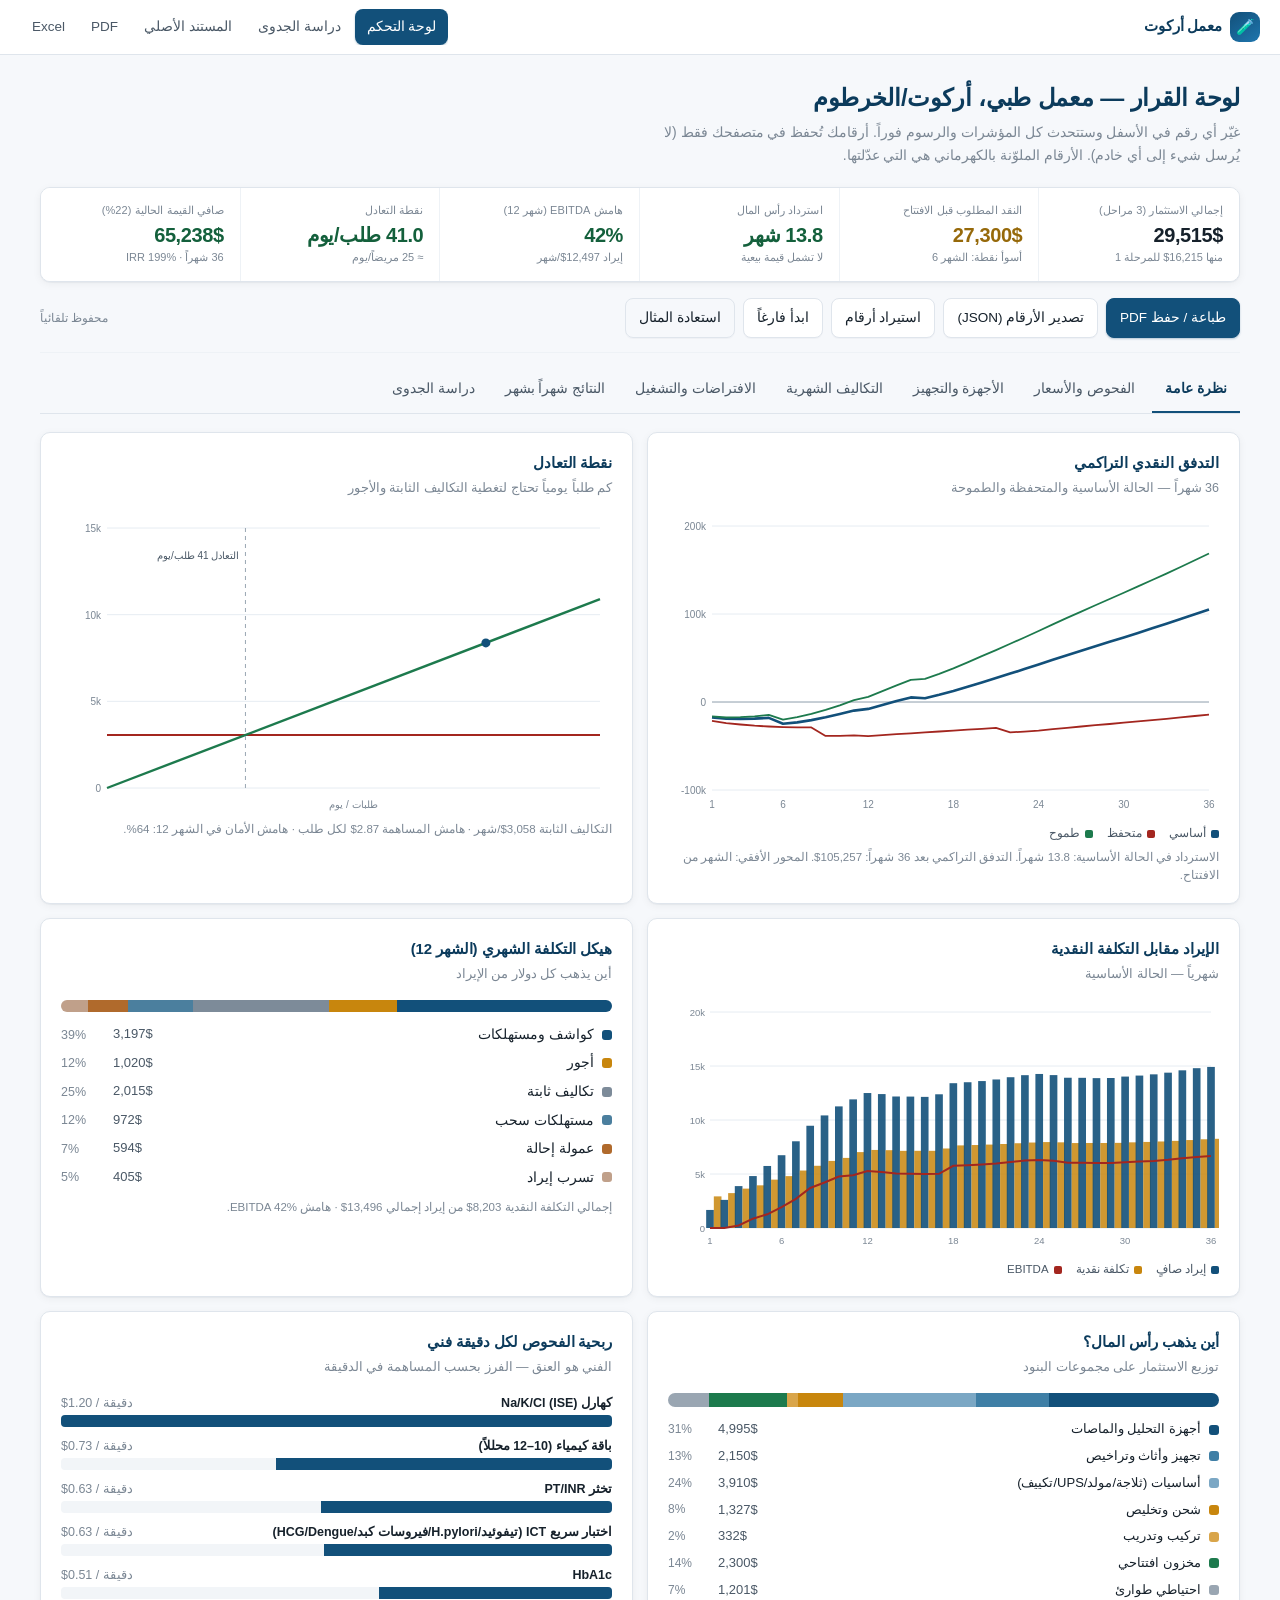
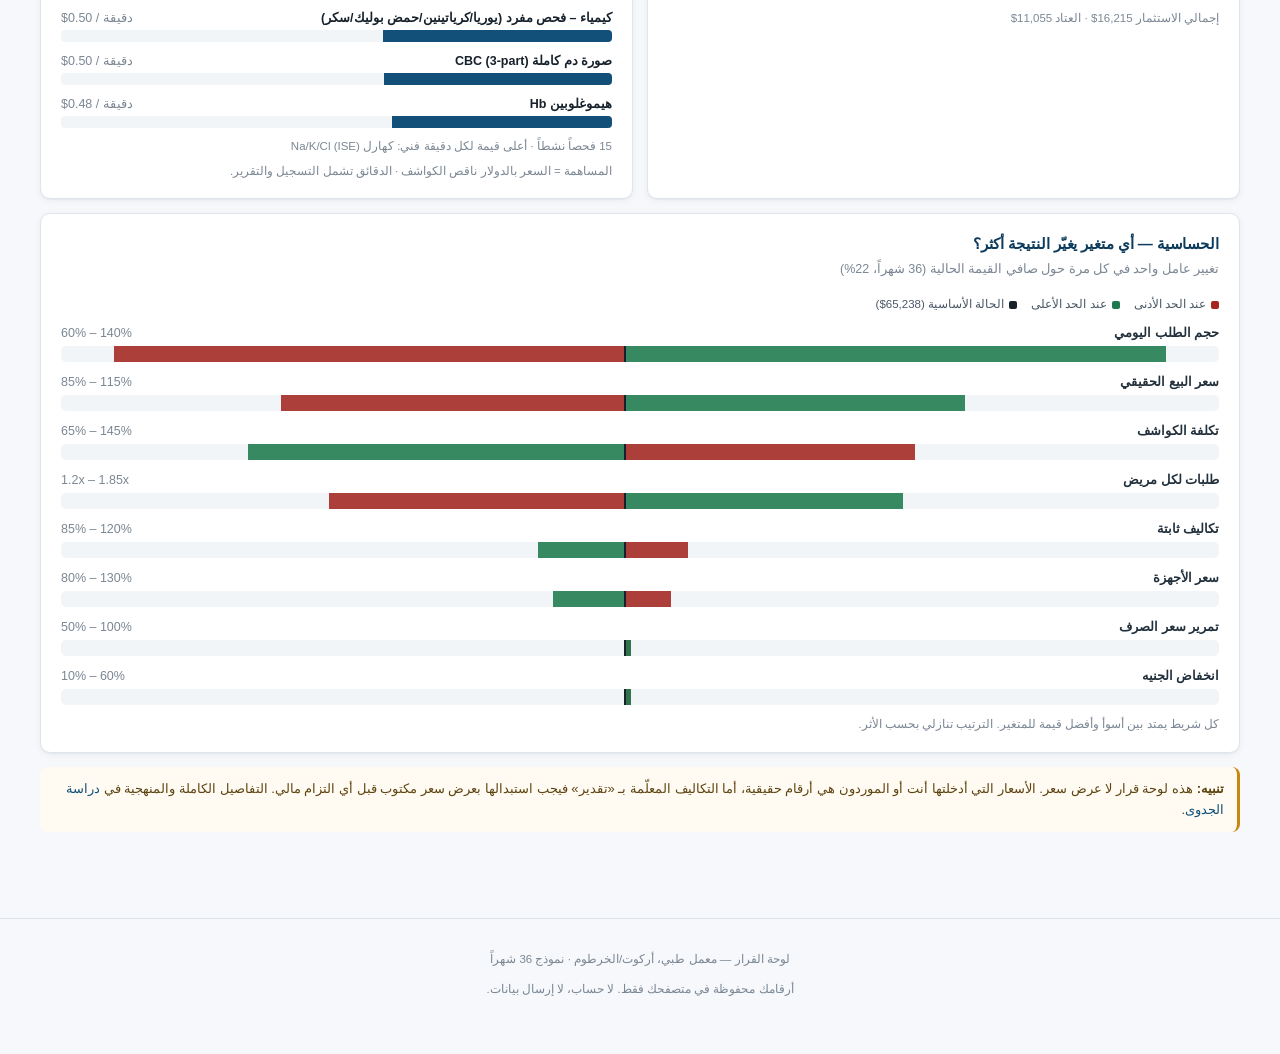
==== index.html @ e2324b9b "Full editability: rename tests/tools/costs, USD pricing throughout, editable feasibility study, blan" ====
<!DOCTYPE html>
<html lang="ar" dir="rtl">
<head>
<meta charset="utf-8">
<meta name="viewport" content="width=device-width, initial-scale=1, viewport-fit=cover">
<title>لوحة القرار — معمل طبي، أركوت/الخرطوم</title>
<meta name="description" content="لوحة تحكم تفاعلية لدراسة جدوى معمل طبي: عدّل أسعار الفحوص وتكاليف الأجهزة والكواشف وشاهد التكلفة والعائد الشهري ونقطة التعادل فوراً.">
<meta name="theme-color" content="#12507a">
<link rel="stylesheet" href="assets/app.css">
<link rel="icon" href="data:image/svg+xml,<svg xmlns='http://www.w3.org/2000/svg' viewBox='0 0 100 100'><text y='.9em' font-size='90'>🧪</text></svg>">
</head>
<body>

<header class="topbar">
  <a class="brand" href="index.html"><span class="logo" aria-hidden="true">🧪</span><span class="brandtxt">معمل أركوت</span></a>
  <nav class="topnav">
    <a href="index.html" class="on">لوحة التحكم</a>
    <a href="#plan" id="nav-plan">دراسة الجدوى</a>
    <a href="study.html">المستند الأصلي</a>
    <a href="out/دراسة_جدوى_معمل_طبي_الخرطوم.pdf" download>PDF</a>
    <a href="out/نموذج_المعمل_القابل_للتعديل.xlsx" download>Excel</a>
  </nav>
</header>

<main class="wrap">

  <div class="pagehead">
    <h1>لوحة القرار — معمل طبي، أركوت/الخرطوم</h1>
    <p>غيّر أي رقم في الأسفل وستتحدث كل المؤشرات والرسوم فوراً. أرقامك تُحفظ في متصفحك فقط
       (لا يُرسل شيء إلى أي خادم). الأرقام الملوّنة بالكهرماني هي التي عدّلتها.</p>
  </div>

  <div class="note info" id="empty-hint" hidden>
    <strong>لم تُدخل بيانات بعد.</strong> ابدأ من تبويب
    <a href="#" data-goto="capex">الأجهزة والتجهيز</a> ثم
    <a href="#" data-goto="tests">الفحوص والأسعار</a> و
    <a href="#" data-goto="opex">التكاليف الشهرية</a>. كل حقل مفتوح لك — لا شيء إلزامي.
  </div>

  <!-- ------------------------------------------------------------- KPIs -->
  <section class="kpis" id="kpis" aria-label="المؤشرات الرئيسية"></section>

  <div class="toolbar">
    <button class="btn primary" id="btn-print">طباعة / حفظ PDF</button>
    <button class="btn" id="btn-json">تصدير الأرقام (JSON)</button>
    <button class="btn" id="btn-load">استيراد أرقام</button>
    <button class="btn" id="btn-empty">ابدأ فارغاً</button>
    <button class="btn ghost" id="btn-reset">استعادة المثال</button>
    <input type="file" id="file-input" accept="application/json" class="visually-hidden">
    <span class="pill" id="save-state" style="margin-inline-start:auto">محفوظ تلقائياً</span>
  </div>

  <div class="tabs" role="tablist" id="tabs">
    <button role="tab" aria-selected="true" data-tab="overview">نظرة عامة</button>
    <button role="tab" aria-selected="false" data-tab="tests">الفحوص والأسعار</button>
    <button role="tab" aria-selected="false" data-tab="capex">الأجهزة والتجهيز</button>
    <button role="tab" aria-selected="false" data-tab="opex">التكاليف الشهرية</button>
    <button role="tab" aria-selected="false" data-tab="assumptions">الافتراضات والتشغيل</button>
    <button role="tab" aria-selected="false" data-tab="monthly">النتائج شهراً بشهر</button>
    <button role="tab" aria-selected="false" data-tab="plan">دراسة الجدوى</button>
  </div>

  <!-- -------------------------------------------------------- tab: overview -->
  <section data-panel="overview">
    <div class="grid c2">
      <div class="card">
        <h2>التدفق النقدي التراكمي</h2>
        <p class="sub">36 شهراً — الحالة الأساسية والمتحفظة والطموحة</p>
        <div id="ch-cashflow" class="chart tall"></div>
        <div class="legend">
          <span><i style="background:#12507a"></i>أساسي</span>
          <span><i style="background:#a3261f"></i>متحفظ</span>
          <span><i style="background:#1d7a4d"></i>طموح</span>
        </div>
        <p class="chart-note" id="cashflow-note"></p>
      </div>

      <div class="card">
        <h2>نقطة التعادل</h2>
        <p class="sub">كم طلباً يومياً تحتاج لتغطية التكاليف الثابتة والأجور</p>
        <div id="ch-breakeven" class="chart tall"></div>
        <p class="chart-note" id="breakeven-note"></p>
      </div>
    </div>

    <div class="grid c2">
      <div class="card">
        <h2>الإيراد مقابل التكلفة النقدية</h2>
        <p class="sub">شهرياً — الحالة الأساسية</p>
        <div id="ch-monthly" class="chart"></div>
        <div class="legend">
          <span><i style="background:#12507a"></i>إيراد صافٍ</span>
          <span><i style="background:#c8860d"></i>تكلفة نقدية</span>
          <span><i style="background:#a3261f"></i>EBITDA</span>
        </div>
      </div>

      <div class="card">
        <h2>هيكل التكلفة الشهري (الشهر 12)</h2>
        <p class="sub">أين يذهب كل دولار من الإيراد</p>
        <div id="ch-costmix"></div>
      </div>
    </div>

    <div class="grid c2">
      <div class="card">
        <h2>أين يذهب رأس المال؟</h2>
        <p class="sub">توزيع الاستثمار على مجموعات البنود</p>
        <div id="ch-capexplit"></div>
      </div>

      <div class="card">
        <h2>ربحية الفحوص لكل دقيقة فني</h2>
        <p class="sub">الفني هو العنق — الفرز بحسب المساهمة في الدقيقة</p>
        <div id="ch-perminute"></div>
        <p class="chart-note">المساهمة = السعر بالدولار ناقص الكواشف · الدقائق تشمل التسجيل والتقرير.</p>
      </div>
    </div>

    <div class="card">
      <h2>الحساسية — أي متغير يغيّر النتيجة أكثر؟</h2>
      <p class="sub">تغيير عامل واحد في كل مرة حول صافي القيمة الحالية (36 شهراً، 22%)</p>
      <div id="ch-tornado"></div>
      <p class="chart-note">كل شريط يمتد بين أسوأ وأفضل قيمة للمتغير. الترتيب تنازلي بحسب الأثر.</p>
    </div>
  </section>

  <!-- ----------------------------------------------------------- tab: tests -->
  <section data-panel="tests" hidden>
    <div class="note info">
      عدّل <strong>سعر البيع بالدولار</strong> أو <strong>تكلفة الكواشف بالدولار</strong> لأي فحص،
      أو غيّر <strong>حصة الطلب</strong> (كم % من الطلبات يكون هذا الفحص). النتائج تتحدث فوراً.
    </div>
    <div class="card">
      <div class="cardhead">
        <h2>قائمة الفحوص <span class="pill" id="menu-count"></span></h2>
        <button class="btn sm primary" data-add="menu">+ فحص جديد</button>
      </div>
      <p class="sub">كل الأسعار بالدولار (USD) — السعر والكواشف معاً. سعر الجنيه السوداني يُحسب تلقائياً من سعر الصرف.</p>
      <div id="menu-cards" class="menu-cards"></div>
      <div class="tw only-wide">
        <table class="tbl" id="menu-table">
          <thead>
            <tr>
              <th class="c-name">الفحص</th>
              <th class="num c-price">سعر البيع ($)</th>
              <th class="num c-sm">الكواشف ($)</th>
              <th class="num c-sm">حصة الطلب</th>
              <th class="num c-sm">مساهمة ($)</th>
              <th class="num c-sm">هامش</th>
              <th class="num c-sm">دقائق فني</th>
              <th class="num c-sm">طلبات/شهر</th>
              <th class="c-del"></th>
            </tr>
          </thead>
          <tbody></tbody>
          <tfoot></tfoot>
        </table>
      </div>
      <p class="chart-note" id="menu-note"></p>
    </div>
  </section>

  <!-- ----------------------------------------------------------- tab: capex -->
  <section data-panel="capex" hidden>
    <div class="note info">
      هذه أسعار الشراء <strong>قبل</strong> الشحن والتخليص. غيّر سعر أي بند أو احذف/أضف بنوداً.
      الشحن والتركيب والاحتياطي تُحسب تلقائياً بنسبها في تبويب «الافتراضات».
    </div>

    <div class="card">
      <h2>المرحلة 1 — الافتتاح</h2>
      <p class="sub">الأجهزة والتجهيز المطلوب للفتح</p>
      <div id="capex1-cards" class="stack-cards"></div>
      <div class="tw only-wide">
        <table class="tbl" id="capex1-table">
          <thead>
            <tr><th>البند</th><th class="num">العدد</th><th class="num">سعر الوحدة ($)</th>
                <th class="num">الإجمالي</th><th>المصدر</th><th></th></tr>
          </thead>
          <tbody></tbody>
          <tfoot></tfoot>
        </table>
      </div>
      <div class="toolbar" style="margin:10px 0 0">
        <button class="btn sm primary" data-add="capex1">+ إضافة بند</button>
      </div>
    </div>

    <div class="grid c2">
      <div class="card">
        <h2>المرحلة 2 — بعد إثبات الطلب</h2>
        <p class="sub">تُشترى في الشهر المحدد في الافتراضات</p>
        <div id="capex2-cards" class="stack-cards"></div>
        <div class="tw only-wide">
          <table class="tbl" id="capex2-table">
            <thead><tr><th>البند</th><th class="num">السعر ($)</th><th></th></tr></thead>
            <tbody></tbody><tfoot></tfoot>
          </table>
        </div>
        <div class="toolbar" style="margin:10px 0 0">
          <button class="btn sm" data-add="capex2">+ إضافة بند</button>
        </div>
      </div>

      <div class="card">
        <h2>المرحلة 3 — التوسع</h2>
        <p class="sub">لا تُشترى قبل ظهور طلب فعلي</p>
        <div id="capex3-cards" class="stack-cards"></div>
        <div class="tw only-wide">
          <table class="tbl" id="capex3-table">
            <thead><tr><th>البند</th><th class="num">السعر ($)</th><th></th></tr></thead>
            <tbody></tbody><tfoot></tfoot>
          </table>
        </div>
        <div class="toolbar" style="margin:10px 0 0">
          <button class="btn sm" data-add="capex3">+ إضافة بند</button>
        </div>
      </div>
    </div>
  </section>

  <!-- ------------------------------------------------------------ tab: opex -->
  <section data-panel="opex" hidden>
    <div class="card">
      <h2>التكاليف الثابتة الشهرية</h2>
      <p class="sub">ما تدفعه حتى لو لم يدخل مريض واحد — عدّل كل بند بحسب عرض السعر الفعلي</p>
      <div id="opex-cards" class="stack-cards"></div>
      <div class="tw only-wide">
        <table class="tbl" id="opex-table">
          <thead><tr><th>البند</th><th class="num">شهرياً ($)</th><th class="num">سنوياً</th><th></th></tr></thead>
          <tbody></tbody><tfoot></tfoot>
        </table>
      </div>
      <div class="toolbar" style="margin:10px 0 0">
        <button class="btn sm" data-add="opex">+ إضافة بند</button>
      </div>
    </div>

    <div class="card">
      <h2>أجور الفريق</h2>
      <p class="sub">عدد الفنيين يُحسب تلقائياً من زمن الفحص المطلوب، لا تدخله يدوياً</p>
      <div class="fields">
        <div class="field"><label for="lab-tech">فني مختبر ($/شهر)</label>
          <input type="number" id="lab-tech" data-bind="lab.tech" min="0" step="10"></div>
        <div class="field"><label for="lab-senior">فني أول / مشرف ($/شهر)</label>
          <input type="number" id="lab-senior" data-bind="lab.senior_tech" min="0" step="10"></div>
        <div class="field"><label for="lab-phleb">فني سحب عينات ($/شهر)</label>
          <input type="number" id="lab-phleb" data-bind="lab.phleb" min="0" step="10"></div>
      </div>
    </div>
  </section>

  <!-- ----------------------------------------------------- tab: assumptions -->
  <section data-panel="assumptions" hidden>
    <div class="card">
      <h2>سعر الصرف والحجم</h2>
      <p class="sub">هذان الرقمان يغيّران كل شيء — حدّثهما أولاً</p>
      <div class="fields">
        <div class="field">
          <label for="fx-sdg">سعر الدولار بالجنيه السوداني (SDG)</label>
          <input type="number" id="fx-sdg" data-bind="A.fx_sdg" min="1" step="100">
          <span class="hint">1 دولار = <b>12,000</b> جنيه سوداني — عدّله بسعر السوق يوم الشراء</span>
        </div>
        <div class="field">
          <label for="fx-egp">سعر الدولار بالجنيه المصري (EGP) — عملة مختلفة</label>
          <input type="number" id="fx-egp" data-bind="A.fx_egp" min="1" step="1">
          <span class="hint">عملة مختلفة تماماً — لتحويل أسعار الموردين المصريين فقط</span>
        </div>
        <div class="field">
          <label for="price-index">سعرنا نسبةً لقائمة المنافس</label>
          <input type="number" id="price-index" data-bind="A.price_index" min="0.3" max="1.5" step="0.01">
          <span class="hint">0.92 = أرخص بـ 8%</span>
        </div>
        <div class="field">
          <label for="tpp">عدد الطلبات لكل مريض</label>
          <input type="number" id="tpp" data-bind="A.tests_per_patient" min="1" max="4" step="0.05">
        </div>
        <div class="field">
          <label for="ramp12">عدد المرضى في الشهر 12</label>
          <input type="number" id="ramp12" data-bind="ramp12" min="5" max="400" step="1">
          <span class="hint">الرامب يبدأ من 15% من هذا الرقم</span>
        </div>
        <div class="field">
          <label for="days">أيام العمل في الشهر</label>
          <input type="number" id="days" data-bind="A.days" min="15" max="31" step="1">
        </div>
      </div>
    </div>

    <div class="card">
      <h2>سعر الصرف والتسعير</h2>
      <div class="fields">
        <div class="field">
          <label for="fx-drift">انخفاض الجنيه سنوياً</label>
          <input type="number" id="fx-drift" data-bind="A.fx_drift" min="0" max="2" step="0.01">
          <span class="hint">0.18 = 18% في السنة</span>
        </div>
        <div class="field">
          <label for="pass">نسبة تمرير تغير الصرف للأسعار</label>
          <input type="number" id="pass" data-bind="A.pass_through" min="0" max="1" step="0.05">
        </div>
        <div class="field">
          <label for="lag">تأخير تحديث قائمة الأسعار (شهور)</label>
          <input type="number" id="lag" data-bind="A.pass_lag_months" min="0" max="12" step="1">
        </div>
        <div class="field">
          <label for="erosion">تآكل السعر سنوياً (منافسة)</label>
          <input type="number" id="erosion" data-bind="A.price_erosion" min="0" max="0.3" step="0.005">
        </div>
        <div class="field">
          <label for="leak">تسرب إيراد (فحص مجاني/ديون)</label>
          <input type="number" id="leak" data-bind="A.revenue_leakage" min="0" max="0.3" step="0.005">
        </div>
        <div class="field">
          <label for="referral">عمولة إحالة للأطباء</label>
          <input type="number" id="referral" data-bind="A.referral_pct" min="0" max="0.3" step="0.005">
        </div>
      </div>
    </div>

    <div class="card">
      <h2>التشغيل والطاقة</h2>
      <div class="fields">
        <div class="field">
          <label for="shift">دقائق الوردية</label>
          <input type="number" id="shift" data-bind="A.shift_min" min="240" max="720" step="30">
        </div>
        <div class="field">
          <label for="eff">إنتاجية الفني</label>
          <input type="number" id="eff" data-bind="A.tech_eff" min="0.4" max="1" step="0.01">
        </div>
        <div class="field">
          <label for="hire">التوظيف عند استخدام</label>
          <input type="number" id="hire" data-bind="A.hire_at_util" min="0.5" max="1" step="0.05">
        </div>
        <div class="field">
          <label for="overhead">دقائق إدارية لكل طلب</label>
          <input type="number" id="overhead" data-bind="A.overhead_min_per_order" min="0" max="10" step="0.1">
        </div>
        <div class="field">
          <label for="collect">مستهلكات سحب لكل مريض ($)</label>
          <input type="number" id="collect" data-bind="A.collection_consumables_usd" min="0" max="10" step="0.05">
        </div>
        <div class="field">
          <label for="importprem">علاوة الوصول للدولار</label>
          <input type="number" id="importprem" data-bind="A.import_premium" min="0" max="0.5" step="0.01">
        </div>
      </div>
    </div>

    <div class="card">
      <h2>التمويل والمراحل</h2>
      <div class="fields">
        <div class="field">
          <label for="discount">معدل الخصم السنوي</label>
          <input type="number" id="discount" data-bind="A.discount" min="0" max="1" step="0.01">
          <span class="hint">0.22 = مخاطرة بلد مرتفعة</span>
        </div>
        <div class="field">
          <label for="tax">ضريبة + زكاة</label>
          <input type="number" id="tax" data-bind="A.tax" min="0" max="0.6" step="0.01">
        </div>
        <div class="field">
          <label for="p2m">شهر شراء المرحلة 2</label>
          <input type="number" id="p2m" data-bind="A.phase2_month" min="2" max="36" step="1">
        </div>
        <div class="field">
          <label for="p3m">شهر شراء المرحلة 3</label>
          <input type="number" id="p3m" data-bind="A.phase3_month" min="3" max="60" step="1">
        </div>
        <div class="field">
          <label for="stock">أشهر مخزون كواشف</label>
          <input type="number" id="stock" data-bind="A.stock_months" min="0" max="6" step="0.25">
        </div>
        <div class="field">
          <label for="recv">رأس مال عامل في المستحقات</label>
          <input type="number" id="recv" data-bind="A.wc_months_recv" min="0" max="2" step="0.05">
        </div>
      </div>
    </div>

    <div class="card">
      <h2>نسب التكلفة الإضافية</h2>
      <div class="fields">
        <div class="field">
          <label for="freight">شحن وتخليص (من قيمة العتاد)</label>
          <input type="number" id="freight" data-bind="freight" min="0" max="0.6" step="0.01">
        </div>
        <div class="field">
          <label for="install">تركيب وتدريب (من قيمة العتاد)</label>
          <input type="number" id="install" data-bind="install" min="0" max="0.3" step="0.01">
        </div>
        <div class="field">
          <label for="cont">احتياطي طوارئ</label>
          <input type="number" id="cont" data-bind="contingency" min="0" max="0.5" step="0.01">
        </div>
        <div class="field">
          <label for="openstock">مخزون افتتاحي كواشف ومستهلكات ($)</label>
          <input type="number" id="openstock" data-bind="stock_opening" min="0" step="50">
        </div>
        <div class="field">
          <label for="svc">عقد صيانة سنوي (من قيمة العتاد)</label>
          <input type="number" id="svc" data-bind="A.service_contract_pct" min="0" max="0.15" step="0.0025">
        </div>
        <div class="field">
          <label for="vcmult">معامل تكلفة الكواشف</label>
          <input type="number" id="vcmult" data-bind="A.vc_mult" min="0.3" max="3" step="0.05">
          <span class="hint">1.3 = كواشف أغلى 30%</span>
        </div>
      </div>
    </div>
  </section>

  <!-- --------------------------------------------------------- tab: monthly -->
  <section data-panel="monthly" hidden>
    <div class="card">
      <h2>النتائج شهراً بشهر — الحالة الأساسية</h2>
      <p class="sub">كل الأرقام بالدولار · يمكن طباعة الجدول مباشرة</p>
      <div id="monthly-cards" class="stack-cards"></div>
      <div class="tw only-wide">
        <table class="tbl" id="monthly-table">
          <thead>
            <tr>
              <th>الشهر</th><th class="num">مرضى/يوم</th><th class="num">طلبات/يوم</th>
              <th class="num">فنيون</th><th class="num">إيراد صافٍ</th><th class="num">كواشف</th>
              <th class="num">أجور</th><th class="num">ثابتة</th><th class="num">EBITDA</th>
              <th class="num">هامش</th><th class="num">تدفق حر</th><th class="num">تراكمي</th>
            </tr>
          </thead>
          <tbody></tbody>
        </table>
      </div>
    </div>

    <div class="card">
      <h2>مقارنة السيناريوهات</h2>
      <p class="sub">نفس المدخلات، ثلاثة أحجام للطلب</p>
      <div class="tw">
        <table class="tbl" id="scenario-table">
          <thead>
            <tr><th>السيناريو</th><th class="num">الحجم</th><th class="num">إيراد س1</th>
                <th class="num">EBITDA س1</th><th class="num">EBITDA س2</th>
                <th class="num">الاسترداد</th><th class="num">احتياج نقدي</th><th class="num">NPV</th></tr>
          </thead>
          <tbody></tbody>
        </table>
      </div>
    </div>
  </section>

  <section data-panel="plan" hidden>
    <div class="card">
      <h2>بيانات الدراسة — اكتبها كما تريد</h2>
      <p class="sub">هذه الحقول حرة بالكامل. لا شيء منها إلزامي، وما تكتبه يظهر في التقرير أسفل الصفحة.</p>
      <div class="fields">
        <div class="field"><label for="plan-name">اسم المشروع / الدراسة</label>
          <input type="text" id="plan-name" placeholder="مثال: معمل أركوت الطبي"></div>
        <div class="field"><label for="plan-location">الموقع</label>
          <input type="text" id="plan-location" placeholder="المدينة / الحي"></div>
        <div class="field"><label for="plan-owner">صاحب المشروع</label>
          <input type="text" id="plan-owner" placeholder="الاسم"></div>
        <div class="field"><label for="plan-date">التاريخ</label>
          <input type="text" id="plan-date" placeholder="2026"></div>
        <div class="field"><label for="plan-area">مساحة المكان (م²)</label>
          <input type="text" id="plan-area" placeholder="60"></div>
        <div class="field"><label for="plan-notes">ملخص تنفيذي</label>
          <input type="text" id="plan-notes" placeholder="سطران يلخّصان الفكرة"></div>
      </div>
    </div>

    <div class="card">
      <h2>التحليل — بصياغتك</h2>
      <div class="fields" style="grid-template-columns:1fr">
        <div class="field"><label for="plan-strengths">نقاط القوة</label>
          <textarea id="plan-strengths" rows="3" placeholder="ما يجعله ينجح"></textarea></div>
        <div class="field"><label for="plan-weaknesses">نقاط الضعف والمخاطر</label>
          <textarea id="plan-weaknesses" rows="3" placeholder="ما قد يوقفه"></textarea></div>
        <div class="field"><label for="plan-recommendations">التوصيات</label>
          <textarea id="plan-recommendations" rows="3" placeholder="ما يجب فعله"></textarea></div>
      </div>
    </div>

    <div class="card reportcard">
      <h2 style="display:flex;justify-content:space-between;align-items:center;gap:8px;flex-wrap:wrap">
        <span>المسودة النهائية</span>
        <button class="btn sm primary" id="btn-print-report">طباعة / حفظ PDF</button>
      </h2>
      <p class="sub">تتحدّث تلقائياً من أرقامك أعلاه. اطبعها أو صدّرها PDF.</p>
      <div id="report-host" class="report"></div>
    </div>
  </section>

  <div class="note" style="margin-top:6px">
    <strong>تنبيه:</strong> هذه لوحة قرار لا عرض سعر. الأسعار التي أدخلتها أنت أو الموردون هي أرقام حقيقية،
    أما التكاليف المعلّمة بـ «تقدير» فيجب استبدالها بعرض سعر مكتوب قبل أي التزام مالي.
    التفاصيل الكاملة والمنهجية في <a href="study.html">دراسة الجدوى</a>.
  </div>
</main>

<footer class="foot">
  <p>لوحة القرار — معمل طبي، أركوت/الخرطوم · نموذج 36 شهراً</p>
  <p class="small">أرقامك محفوظة في متصفحك فقط. لا حساب، لا إرسال بيانات.</p>
</footer>

<script src="assets/engine.js"></script>
<script src="assets/app.js"></script>
</body>
</html>
---- assets/app.css ----
/* ==========================================================================
   معمل أركوت — dashboard + report styles
   RTL first, mobile first. No build step, no external assets.
   ========================================================================== */

:root {
  --navy: #12507a;
  --navy-d: #0c3b5c;
  --ink: #16212b;
  --ink-2: #4a5866;
  --ink-3: #7b8794;
  --line: #dfe5ec;
  --line-2: #eef2f6;
  --bg: #f6f8fb;
  --card: #ffffff;
  --red: #a3261f;
  --green: #1d7a4d;
  --amber: #c8860d;
  --radius: 10px;
  --radius-sm: 8px;
  --shadow: 0 1px 1px rgba(16, 32, 48, .04), 0 2px 8px rgba(16, 32, 48, .05);
  --shadow-lg: 0 4px 24px rgba(16, 32, 48, .10);
  --focus: 0 0 0 3px rgba(18, 80, 122, .16);
  --font: "IBM Plex Sans Arabic", "Noto Sans Arabic", "Segoe UI", Tahoma, Arial, sans-serif;
}

* { box-sizing: border-box; }

html { -webkit-text-size-adjust: 100%; }

body {
  margin: 0;
  font-family: var(--font);
  font-size: 15.5px;
  line-height: 1.6;
  color: var(--ink);
  background: var(--bg);
  -webkit-font-smoothing: antialiased;
  text-rendering: optimizeLegibility;
}

h1, h2, h3, .kpi .v, .rk b { letter-spacing: -.1px; }

a { color: var(--navy); text-decoration: none; }
a:hover { text-decoration: underline; }

/* ---------------------------------------------------------------- top bar */
.topbar {
  position: sticky;
  top: 0;
  z-index: 40;
  display: flex;
  align-items: center;
  gap: 14px;
  padding: 10px 16px;
  background: rgba(255, 255, 255, .92);
  backdrop-filter: saturate(160%) blur(10px);
  border-bottom: 1px solid var(--line);
}

.brand {
  display: inline-flex;
  align-items: center;
  gap: 8px;
  font-weight: 700;
  color: var(--navy-d);
  white-space: nowrap;
  font-size: 15px;
}
.brand .logo { font-size: 20px; }
.brand:hover { text-decoration: none; }

.topnav {
  display: flex;
  gap: 4px;
  margin-inline-start: auto;
  overflow-x: auto;
  scrollbar-width: none;
}
.topnav::-webkit-scrollbar { display: none; }

.topnav a {
  padding: 7px 12px;
  border-radius: 999px;
  font-size: 14px;
  color: var(--ink-2);
  white-space: nowrap;
}
.topnav a:hover { background: var(--line-2); text-decoration: none; }
.topnav a.on { background: var(--navy); color: #fff; }

@media (max-width: 560px) {
  .topbar { gap: 8px; padding: 8px 10px; }
  .brand { font-size: 13.5px; flex: none; }
  .brand span:not(.logo) { display: none; }
  .topnav { flex: 1; justify-content: flex-end; }
  .topnav a { padding: 6px 9px; font-size: 12.5px; }
  .wrap { padding: 14px 12px 56px; }
  .doc { padding: 16px 12px 56px; }
}

/* ----------------------------------------------------------------- layout */
.wrap {
  max-width: 1180px;
  margin: 0 auto;
  padding: 18px 16px 64px;
}

.pagehead { margin: 6px 0 18px; }
.pagehead h1 {
  margin: 0 0 4px;
  font-size: clamp(20px, 4.4vw, 27px);
  color: var(--navy-d);
  letter-spacing: -.2px;
}
.pagehead p { margin: 0; color: var(--ink-2); font-size: 14.5px; max-width: 74ch; }

.card {
  background: var(--card);
  border: 1px solid var(--line);
  border-radius: var(--radius);
  box-shadow: var(--shadow);
  padding: 16px;
  margin-bottom: 16px;
}

.card > h2 {
  margin: 0 0 2px;
  font-size: 16px;
  color: var(--navy-d);
}
.card > h2 + .sub { margin: 0 0 14px; color: var(--ink-3); font-size: 12.5px; }

.grid { display: grid; gap: 14px; }
@media (min-width: 720px) { .grid.c2 { grid-template-columns: 1fr 1fr; } }
@media (min-width: 1000px) { .grid.c3 { grid-template-columns: repeat(3, 1fr); } }

/* ------------------------------------------------------------------- KPIs */
.kpis {
  display: grid;
  grid-template-columns: repeat(2, minmax(0, 1fr));
  gap: 10px;
  margin-bottom: 16px;
}
@media (min-width: 760px) { .kpis { grid-template-columns: repeat(3, minmax(0, 1fr)); } }
@media (min-width: 1060px) { .kpis { grid-template-columns: repeat(6, minmax(0, 1fr)); } }

.kpi {
  background: var(--card);
  border: 1px solid var(--line);
  border-radius: 12px;
  padding: 11px 12px 12px;
  position: relative;
  overflow: hidden;
}
.kpi::before {
  content: "";
  position: absolute;
  inset-inline-start: 0;
  top: 0;
  bottom: 0;
  width: 3px;
  background: var(--navy);
  opacity: .8;
}
.kpi.good::before { background: var(--green); }
.kpi.warn::before { background: var(--amber); }
.kpi.bad::before { background: var(--red); }

.kpi .k { font-size: 11.5px; color: var(--ink-3); display: block; margin-bottom: 3px; }
.kpi .v {
  font-size: 21px;
  font-weight: 700;
  color: var(--ink);
  line-height: 1.2;
  font-variant-numeric: tabular-nums;
  display: block;
}
.kpi .v small { font-size: 12px; font-weight: 400; color: var(--ink-3); }
.kpi .d { font-size: 11.5px; color: var(--ink-3); display: block; margin-top: 2px; }

/* ------------------------------------------------------------ form fields */
.fields {
  display: grid;
  grid-template-columns: repeat(2, minmax(0, 1fr));
  gap: 10px 12px;
}
@media (min-width: 720px) { .fields { grid-template-columns: repeat(3, minmax(0, 1fr)); } }
@media (min-width: 1060px) { .fields { grid-template-columns: repeat(4, minmax(0, 1fr)); } }

.field label {
  display: block;
  font-size: 12px;
  color: var(--ink-2);
  margin-bottom: 3px;
  line-height: 1.3;
}
.field .hint { font-size: 11px; color: var(--ink-3); display: block; margin-top: 2px; }

input[type="number"], input[type="text"], select {
  width: 100%;
  font: inherit;
  font-size: 15px;
  padding: 9px 10px;
  color: var(--ink);
  background: #fff;
  border: 1px solid var(--line);
  border-radius: 10px;
  font-variant-numeric: tabular-nums;
  transition: border-color .15s, box-shadow .15s;
}
input[type="number"]:focus, input[type="text"]:focus, select:focus {
  outline: none;
  border-color: var(--navy);
  box-shadow: 0 0 0 3px rgba(18, 80, 122, .12);
}
input.changed { border-color: var(--amber); background: #fffdf6; }

.field.inline { display: flex; align-items: center; gap: 8px; }
.field.inline label { margin: 0; font-size: 13.5px; }

/* --------------------------------------------------- test menu on phones */
.menu-cards { display: none; }
@media (max-width: 860px) {
  .menu-cards { display: block; }
  .only-wide { display: none; }
}
.tcard {
  border: 1px solid var(--line);
  border-radius: 12px;
  padding: 10px 12px 8px;
  margin-bottom: 10px;
  background: #fff;
}
.tcard-h {
  display: flex;
  align-items: flex-start;
  gap: 8px;
  justify-content: space-between;
  font-size: 13.5px;
  font-weight: 600;
  line-height: 1.4;
  margin-bottom: 8px;
  color: var(--ink);
}
.tcard-g { display: grid; grid-template-columns: 1fr 1fr; gap: 8px; }
.tcard-g .field label { font-size: 11.5px; }
.tcard-g .field input { padding: 7px 8px; font-size: 14.5px; }
.tcard-f {
  display: flex;
  justify-content: space-between;
  font-size: 11.5px;
  color: var(--ink-3);
  margin-top: 8px;
  padding-top: 6px;
  border-top: 1px dashed var(--line);
  font-variant-numeric: tabular-nums;
}

/* ----------------------------------------------------------------- tables */
.tw { overflow-x: auto; -webkit-overflow-scrolling: touch; margin: 0 -4px; padding: 0 4px; }

table.tbl {
  width: 100%;
  border-collapse: collapse;
  font-size: 13.5px;
  font-variant-numeric: tabular-nums;
}
table.tbl th {
  background: var(--navy);
  color: #fff;
  font-weight: 600;
  text-align: right;
  padding: 8px 9px;
  font-size: 12.5px;
  white-space: nowrap;
}
table.tbl th:first-child { border-start-start-radius: 8px; }
table.tbl th:last-child { border-start-end-radius: 8px; }
table.tbl td {
  padding: 7px 9px;
  border-bottom: 1px solid var(--line-2);
  color: var(--ink);
  vertical-align: top;
}
table.tbl tbody tr:nth-child(odd) td, table.tbl tr:nth-child(even) td { background: #fbfcfd; }
table.tbl tr:last-child td { border-bottom: 0; }
table.tbl td.num, table.tbl th.num { text-align: left; direction: ltr; unicode-bidi: isolate; }
table.tbl tr.total td { font-weight: 700; color: var(--navy-d); background: #eef4f9 !important; }

/* editable test-menu cells */
table.tbl input {
  width: 92px;
  padding: 5px 7px;
  font-size: 13.5px;
  border-radius: 8px;
  text-align: center;
}
table.tbl input.wide { width: 100%; min-width: 150px; text-align: right; }
td.name { min-width: 190px; }

.pill {
  display: inline-block;
  padding: 1px 8px;
  border-radius: 999px;
  font-size: 11.5px;
  background: var(--line-2);
  color: var(--ink-2);
  white-space: nowrap;
}
.pill.g { background: #e6f4ec; color: #14603c; }
.pill.r { background: #fbeceb; color: #8a1f19; }
.pill.a { background: #fdf3e0; color: #8a5b06; }

/* --------------------------------------------------------------- controls */
.toolbar {
  display: flex;
  flex-wrap: wrap;
  gap: 8px;
  align-items: center;
  margin-bottom: 14px;
}
.btn {
  font: inherit;
  font-size: 14px;
  padding: 8px 14px;
  border-radius: 10px;
  border: 1px solid var(--line);
  background: #fff;
  color: var(--ink);
  cursor: pointer;
  transition: transform .06s, background .15s, border-color .15s;
}
.btn:hover { background: var(--line-2); }
.btn:active { transform: translateY(1px); }
.btn.primary { background: var(--navy); border-color: var(--navy); color: #fff; }
.btn.primary:hover { background: var(--navy-d); }
.btn.ghost { background: transparent; }
.btn.sm { font-size: 13px; padding: 6px 10px; }

.tabs {
  display: flex;
  gap: 6px;
  overflow-x: auto;
  padding-bottom: 2px;
  margin-bottom: 14px;
  scrollbar-width: none;
}
.tabs::-webkit-scrollbar { display: none; }
.tabs button {
  font: inherit;
  font-size: 13.5px;
  padding: 7px 13px;
  border-radius: 999px;
  border: 1px solid var(--line);
  background: #fff;
  color: var(--ink-2);
  white-space: nowrap;
  cursor: pointer;
}
.tabs button[aria-selected="true"] {
  background: var(--navy);
  border-color: var(--navy);
  color: #fff;
}

.switch { display: inline-flex; align-items: center; gap: 8px; font-size: 13.5px; color: var(--ink-2); }
.switch input { width: auto; }

/* ------------------------------------------------------------------ charts */
.chart { width: 100%; height: 260px; }
.chart.tall { height: 320px; }
.chart-note { font-size: 12px; color: var(--ink-3); margin: 6px 0 0; }
.legend { display: flex; flex-wrap: wrap; gap: 12px; font-size: 12px; color: var(--ink-2); margin-top: 8px; }
.legend i {
  display: inline-block;
  width: 10px; height: 10px;
  border-radius: 3px;
  margin-inline-end: 5px;
  vertical-align: -1px;
}

/* --------------------------------------------------------------- messages */
.note {
  border-inline-start: 3px solid var(--amber);
  background: #fffbf2;
  border-radius: 10px;
  padding: 10px 12px;
  font-size: 13.5px;
  color: #5d4410;
  margin: 0 0 14px;
}
.note.info { border-color: var(--navy); background: #f2f7fb; color: #23445c; }
.note.bad { border-color: var(--red); background: #fdf3f2; color: #6f1a15; }

.empty { color: var(--ink-3); font-size: 13.5px; padding: 10px 0; }

/* ------------------------------------------------------------ report page */
.doc {
  max-width: 900px;
  margin: 0 auto;
  padding: 20px 18px 70px;
}
.doc .hero { margin-bottom: 26px; }
.doc .kicker {
  color: var(--red);
  font-weight: 700;
  font-size: 13px;
  letter-spacing: .3px;
  margin: 0 0 4px;
}
.doc h1.cover {
  font-size: clamp(26px, 7vw, 40px);
  color: var(--navy);
  margin: 0 0 6px;
  line-height: 1.25;
}
.doc h2 {
  font-size: clamp(18px, 4vw, 22px);
  color: var(--navy);
  margin: 34px 0 10px;
  padding-bottom: 6px;
  border-bottom: 2px solid var(--navy);
  scroll-margin-top: 70px;
}
.doc h3 { font-size: 16.5px; color: var(--navy-d); margin: 20px 0 6px; }
.doc p { margin: 0 0 10px; color: #22303c; text-align: justify; }
.doc p.cap { font-size: 12.5px; color: var(--ink-3); text-align: center; margin-top: -6px; }
.doc p.bl { padding-inline-start: 18px; position: relative; margin-bottom: 7px; }
.doc p.bl::before {
  content: "▪";
  position: absolute;
  inset-inline-start: 0;
  color: var(--navy);
}
.doc p.run { font-weight: 600; color: var(--navy-d); }
.doc figure { margin: 16px 0; text-align: center; }
.doc figure img {
  max-width: 100%;
  height: auto;
  border-radius: 10px;
  border: 1px solid var(--line);
  background: #fff;
}
.doc table.tbl { font-size: 12.5px; }
.doc table.tbl td { line-height: 1.45; }
.doc-kpis { margin: 4px 0 16px; }
.doc-kpis .kpi .v { font-size: 19px; }
@media (max-width: 520px) { .doc-kpis .kpi .v { font-size: 16px; } }
.doc .note { text-align: right; }

.toc { display: grid; gap: 2px; }
.toc a { padding: 6px 0; border-bottom: 1px dashed var(--line); font-size: 14.5px; }

.foot {
  border-top: 1px solid var(--line);
  padding: 18px 16px 40px;
  text-align: center;
  color: var(--ink-3);
  font-size: 12.5px;
}
.foot .small { font-size: 11.5px; }

/* ------------------------------------------------------------- print view */
@media print {
  .topbar, .toolbar, .tabs, .foot .small { display: none !important; }
  body { background: #fff; }
  .card { box-shadow: none; border: 0; padding: 0; }
  .doc { max-width: none; padding: 0; }
  .doc h2 { page-break-after: avoid; }
  .tw { overflow: visible; }
  table.tbl { page-break-inside: avoid; }
}

/* -------------------------------------------------------------- a11y bits */
.visually-hidden {
  position: absolute; width: 1px; height: 1px;
  overflow: hidden; clip: rect(0 0 0 0); white-space: nowrap;
}
@media (prefers-reduced-motion: reduce) {
  * { transition: none !important; animation: none !important; }
}

/* ------------------------------------------------ stacked cards for tables */
.stack-cards { display: none; }
@media (max-width: 860px) {
  .stack-cards { display: block; }
}
.stack-cards .tcard { margin-bottom: 10px; }
.stack-cards .tcard input[type="text"][disabled] {
  background: #f7f9fb;
  color: var(--ink-3);
}

.mrow-g {
  display: grid;
  grid-template-columns: 1fr 1fr;
  gap: 6px 10px;
  font-size: 12.5px;
  color: var(--ink-3);
}
.mrow-g span {
  display: flex;
  justify-content: space-between;
  gap: 6px;
  border-bottom: 1px dotted var(--line-2);
  padding-bottom: 3px;
}
.mrow-g b {
  color: var(--ink);
  font-weight: 600;
  font-variant-numeric: tabular-nums;
}

/* ------------------------------------------------------- preset switcher */
.presetbar { margin: 0 0 14px; }
.segment {
  display: inline-flex;
  background: #e9eef4;
  border-radius: 12px;
  padding: 3px;
  gap: 3px;
  flex-wrap: wrap;
}
.segment button {
  font: inherit;
  font-size: 13.5px;
  padding: 8px 14px;
  border: 0;
  border-radius: 9px;
  background: transparent;
  color: var(--ink-2);
  cursor: pointer;
  white-space: nowrap;
}
.segment button b { font-weight: 700; color: var(--ink); }
.segment button[aria-pressed="true"] {
  background: #fff;
  color: var(--navy-d);
  box-shadow: 0 1px 3px rgba(16,32,48,.14);
}
.preset-note { margin: 6px 2px 0; font-size: 12.5px; color: var(--ink-3); }

.cardhead {
  display: flex;
  align-items: center;
  gap: 10px;
  justify-content: space-between;
  flex-wrap: wrap;
  margin-bottom: 2px;
}
.cardhead h2 { margin: 0; }

/* ------------------------------------------------- test table column budget */
#menu-table { table-layout: fixed; width: 100%; }
#menu-table th, #menu-table td { overflow: visible; }
#menu-table td { white-space: normal; }
#menu-table .c-name { width: 34%; }
#menu-table .c-price { width: 13%; }
#menu-table .c-sm { width: 7.4%; }
#menu-table .c-del { width: 44px; }
#menu-table input[type="number"] { width: 100%; max-width: 96px; }
#menu-table input.nameinput { width: 100%; max-width: none; }
#menu-table td.name { min-width: 0; }

/* ------------------------------------------- editable names in place */
.nameinput {
  width: 100%;
  font: inherit;
  font-size: 13.5px;
  font-weight: 600;
  color: var(--ink);
  padding: 5px 7px;
  border: 1px solid transparent;
  border-radius: 8px;
  background: transparent;
  transition: border-color .15s, background .15s;
}
.nameinput:hover { border-color: var(--line); background: #fff; }
.nameinput:focus {
  outline: none;
  border-color: var(--navy);
  background: #fff;
  box-shadow: 0 0 0 3px rgba(18, 80, 122, .10);
}
.tcard-h .nameinput { flex: 1; min-width: 0; padding: 4px 6px; }
td.name .nameinput { font-weight: 500; }

/* ------------------------------------------------------- editable report */
textarea {
  width: 100%;
  font: inherit;
  font-size: 14.5px;
  padding: 9px 10px;
  color: var(--ink);
  background: #fff;
  border: 1px solid var(--line);
  border-radius: 10px;
  resize: vertical;
  line-height: 1.5;
}
textarea:focus {
  outline: none;
  border-color: var(--navy);
  box-shadow: 0 0 0 3px rgba(18, 80, 122, .12);
}
textarea.changed { border-color: var(--amber); background: #fffdf6; }

.reportcard { padding-bottom: 10px; }
.report {
  border-top: 2px solid var(--navy);
  margin-top: 12px;
  padding-top: 14px;
}
.rpt-head h1 {
  font-size: clamp(19px, 4vw, 25px);
  color: var(--navy-d);
  margin: 0 0 4px;
}
.rpt-meta { color: var(--ink-3); font-size: 13px; margin: 0 0 14px; }
.rpt-kpis {
  display: grid;
  grid-template-columns: repeat(2, minmax(0, 1fr));
  gap: 8px;
  margin-bottom: 18px;
}
@media (min-width: 720px) { .rpt-kpis { grid-template-columns: repeat(3, minmax(0, 1fr)); } }
@media (min-width: 1000px) { .rpt-kpis { grid-template-columns: repeat(6, minmax(0, 1fr)); } }
.rk {
  border: 1px solid var(--line);
  border-radius: 10px;
  padding: 8px 10px;
  background: #fafbfd;
}
.rk span { display: block; font-size: 11.5px; color: var(--ink-3); }
.rk b { display: block; font-size: 16px; color: var(--ink); font-variant-numeric: tabular-nums; }
.report h2 {
  font-size: 15.5px;
  color: var(--navy-d);
  margin: 20px 0 8px;
  padding-bottom: 4px;
  border-bottom: 1px solid var(--line);
}
.report h3 { font-size: 14px; color: var(--red); margin: 14px 0 4px; }
.report p { margin: 0 0 8px; font-size: 13.5px; line-height: 1.7; }
.report table.tbl { font-size: 12.5px; }
.rpt-foot { margin-top: 18px; font-size: 11.5px; color: var(--ink-3); }

/* printing the report only */
@media print {
  body.print-report .topbar,
  body.print-report .kpis,
  body.print-report .toolbar,
  body.print-report .tabs,
  body.print-report [data-panel]:not([data-panel="plan"]),
  body.print-report .card:not(.reportcard),
  body.print-report .note,
  body.print-report .foot { display: none !important; }
  body.print-report .reportcard { border: 0; padding: 0; box-shadow: none; }
  body.print-report .card > h2, body.print-report .sub { display: none !important; }
}

/* ==========================================================================
   PROFESSIONAL PASS — tighter rhythm, calmer surfaces, clearer hierarchy
   ========================================================================== */

/* --- header --- */
.topbar { padding: 9px 20px; gap: 16px; }
.brand { font-size: 14.5px; letter-spacing: -.1px; }
.brand .logo {
  font-size: 15px;
  width: 28px; height: 28px;
  display: grid; place-items: center;
  background: linear-gradient(145deg, #12507a, #1d6fa5);
  border-radius: 8px;
}
.brand .logo > span { font-size: 15px; }
.topnav { gap: 2px; }
.topnav a {
  padding: 7px 12px;
  border-radius: var(--radius-sm);
  font-size: 13.5px;
  font-weight: 500;
}
.topnav a.on { background: var(--navy); box-shadow: 0 1px 2px rgba(18,80,122,.35); }

/* --- page shell --- */
.wrap { padding: 22px 20px 72px; max-width: 1240px; }
.pagehead { margin: 2px 0 20px; }
.pagehead h1 { font-size: clamp(19px, 3.6vw, 24px); font-weight: 700; }
.pagehead p { font-size: 14px; line-height: 1.65; color: var(--ink-3); max-width: 78ch; }

/* --- cards --- */
.card {
  border-radius: var(--radius);
  padding: 18px 20px;
  margin-bottom: 14px;
  box-shadow: var(--shadow);
}
.card > h2 { font-size: 15px; font-weight: 700; letter-spacing: -.1px; }
.card > h2 + .sub { margin: 3px 0 16px; font-size: 12.5px; color: var(--ink-3); }

/* --- KPI strip: one visual language, hairline separators --- */
.kpis { gap: 0; border: 1px solid var(--line); border-radius: var(--radius);
        background: var(--card); box-shadow: var(--shadow); overflow: hidden; }
.kpi { border: 0; border-radius: 0; padding: 14px 16px 15px; }
.kpi + .kpi { border-inline-start: 1px solid var(--line-2); }
@media (max-width: 1059px) { .kpi + .kpi { border-inline-start: 0; } }
.kpi::before { display: none; }
.kpi .k { font-size: 11px; font-weight: 500; letter-spacing: .1px; text-transform: none;
           color: var(--ink-3); }
.kpi .v { font-size: 20px; font-weight: 700; letter-spacing: -.4px; }
.kpi .d { font-size: 11px; }
.kpi.good .v { color: #14603c; }
.kpi.warn .v { color: #96690a; }
.kpi.bad .v { color: #8a1f19; }

/* --- buttons --- */
.btn {
  border-radius: var(--radius-sm);
  font-size: 13.5px;
  font-weight: 500;
  padding: 8px 13px;
  border-color: var(--line);
  box-shadow: 0 1px 1px rgba(16,32,48,.03);
}
.btn:hover { border-color: #c9d4de; background: #f8fafc; }
.btn.primary { box-shadow: 0 1px 2px rgba(18,80,122,.30); }
.btn:focus-visible, a:focus-visible, input:focus-visible, select:focus-visible,
textarea:focus-visible, .segment button:focus-visible {
  outline: 2px solid var(--navy);
  outline-offset: 2px;
}

.toolbar { gap: 8px; margin-bottom: 16px; padding-bottom: 14px; border-bottom: 1px solid var(--line-2); }

/* --- tabs: underline style reads more like a product, less like chips --- */
.tabs { gap: 4px; border-bottom: 1px solid var(--line); margin-bottom: 18px; padding-bottom: 0; }
.tabs button {
  border: 0;
  border-bottom: 2px solid transparent;
  border-radius: 0;
  background: transparent;
  padding: 9px 13px 11px;
  font-size: 13.5px;
  font-weight: 500;
  color: var(--ink-2);
}
.tabs button:hover { color: var(--navy-d); background: transparent; }
.tabs button[aria-selected="true"] {
  background: transparent;
  border-bottom-color: var(--navy);
  color: var(--navy-d);
  font-weight: 700;
}

/* --- forms --- */
.field label { font-size: 11.5px; font-weight: 500; color: var(--ink-2); margin-bottom: 4px; }
.field .hint { font-size: 10.5px; line-height: 1.45; }
input[type="number"], input[type="text"], select, textarea {
  font-size: 14.5px;
  padding: 8px 10px;
  border-radius: var(--radius-sm);
  border-color: #d7dfe8;
  background: #fff;
}
input[type="number"]:focus, input[type="text"]:focus, select:focus, textarea:focus {
  box-shadow: var(--focus);
}
input.changed, textarea.changed { border-color: #e0b34d; background: #fffdf5; }
input::placeholder, textarea::placeholder { color: #a8b3bf; }

/* --- tables: lighter header, stronger numbers --- */
table.tbl { font-size: 13px; }
table.tbl th {
  background: #f1f5f9;
  color: var(--ink-2);
  font-weight: 600;
  font-size: 11.5px;
  letter-spacing: .1px;
  border-bottom: 1px solid var(--line);
  padding: 9px 10px;
}
table.tbl td { padding: 8px 10px; border-bottom: 1px solid var(--line-2); }
table.tbl tr:nth-child(even) td { background: #fbfcfe; }
table.tbl td.num { font-variant-numeric: tabular-nums; color: var(--ink); }
table.tbl tr.total td { background: #f1f5f9 !important; border-top: 1px solid var(--line); }

/* --- charts --- */
.chart { height: 250px; }
.chart.tall { height: 300px; }
.chart-note { font-size: 11.5px; line-height: 1.6; }
.legend { font-size: 11.5px; gap: 14px; margin-top: 10px; }
.legend i { width: 8px; height: 8px; border-radius: 2px; }

/* --- notes --- */
.note { border-radius: var(--radius-sm); font-size: 13px; line-height: 1.65; padding: 11px 13px; }

/* --- report typography --- */
.report { font-size: 13.5px; }
.report h2 { font-size: 14.5px; margin: 22px 0 8px; }
.rpt-head { padding-bottom: 10px; border-bottom: 1px solid var(--line); margin-bottom: 14px; }
.rpt-head h1 { font-size: clamp(18px, 3.4vw, 23px); }
.rpt-kpis { gap: 0; border: 1px solid var(--line); border-radius: var(--radius-sm); overflow: hidden; }
.rk { border: 0; border-radius: 0; background: #fff; padding: 10px 12px; }
.rk + .rk { border-inline-start: 1px solid var(--line-2); }
.rk b { font-size: 15px; letter-spacing: -.2px; }

.foot { font-size: 11.5px; padding: 20px 16px 44px; }

/* ------------------------------- mobile header / tab refinements */
.brand .logo {
  width: 30px; height: 30px;
  display: grid; place-items: center;
  font-size: 15px; line-height: 1;
  background: linear-gradient(145deg, #12507a, #1f76ae);
  border-radius: 9px;
  flex: none;
}
.brand .brandtxt { font-weight: 700; }
@media (max-width: 560px) {
  .brand { gap: 0; flex: none; }
  .brand .brandtxt { display: none; }
  .topnav a { padding: 6px 8px; font-size: 12px; }
}

/* tabs: keep the active tab visible on narrow screens */
.tabs { scroll-snap-type: x proximity; }
.tabs button { scroll-snap-align: center; }
@media (max-width: 560px) {
  .tabs { margin-inline: -12px; padding-inline: 12px; }
}

/* toolbar on phones: pill on its own row, aligned to the end */
@media (max-width: 640px) {
  .toolbar {
    display: grid;
    grid-template-columns: 1fr 1fr;
    gap: 8px;
  }
  .toolbar .btn {
    width: 100%;
    justify-content: center;
    text-align: center;
    padding: 10px 8px;
    font-size: 13px;
  }
  .toolbar #btn-print { grid-column: 1 / -1; }
  .toolbar #save-state { grid-column: 1 / -1; padding-top: 4px; }
  .visually-hidden { position: absolute; }
}

/* save-state pill should read as a status, not a button */
#save-state {
  font-size: 11.5px;
  background: transparent;
  color: var(--ink-3);
  padding: 0;
}
#save-state.pill.g { background: transparent; color: #14603c; }
#save-state.pill.r { background: transparent; color: #8a1f19; }
@media (max-width: 640px) { #save-state { flex: 1 1 100%; text-align: center; } }

/* name inputs: look like text until hovered/focused, not like 16 boxes */
#menu-table td.name .nameinput {
  border-color: transparent;
  background: transparent;
  font-weight: 500;
  padding-inline: 8px;
}
#menu-table td.name .nameinput:hover { border-color: var(--line); background: #fff; }
#menu-table td.name .nameinput:focus { border-color: var(--navy); background: #fff; }

/* delete affordance: quiet until the row is hovered */
#menu-table .c-del .btn, .stack-cards [data-del] {
  opacity: .35;
  transition: opacity .15s, color .15s;
}
table.tbl tr:hover .c-del .btn,
.tcard:hover [data-del] { opacity: 1; }
#menu-table .c-del .btn:hover { color: var(--red); border-color: #e9c9c6; background: #fdf3f2; }
@media (hover: none) {
  #menu-table .c-del .btn, .stack-cards [data-del] { opacity: .7; }
}

/* phone test card: title on its own line, then the controls */
@media (max-width: 860px) {
  .tcard-h {
    flex-wrap: wrap;
    gap: 6px;
    align-items: center;
  }
  .tcard-h .nameinput {
    order: 1;
    flex: 1 1 100%;
    font-size: 14.5px;
    padding: 6px 8px;
  }
  .tcard-h > span {
    order: 0;
  }
  .tcard-h [data-del] { order: 0; flex: none; }
}
/* phone header: don't let the active nav pill squeeze the brand glyph */
@media (max-width: 560px) {
  .topnav { gap: 0; }
  .topnav a { padding: 6px 7px; font-size: 11.5px; }
  .brand { display: none; }
}

/* phone: chart cards shouldn't dominate a full screen */
@media (max-width: 640px) {
  .chart { height: 200px; }
  .chart.tall { height: 210px; }
  .card { padding: 15px 15px; }
  .kpi .v { font-size: 18px; }
  .kpi { padding: 12px 13px 13px; }
  .pagehead h1 { font-size: 20px; }
  .pagehead p { font-size: 13px; }
}
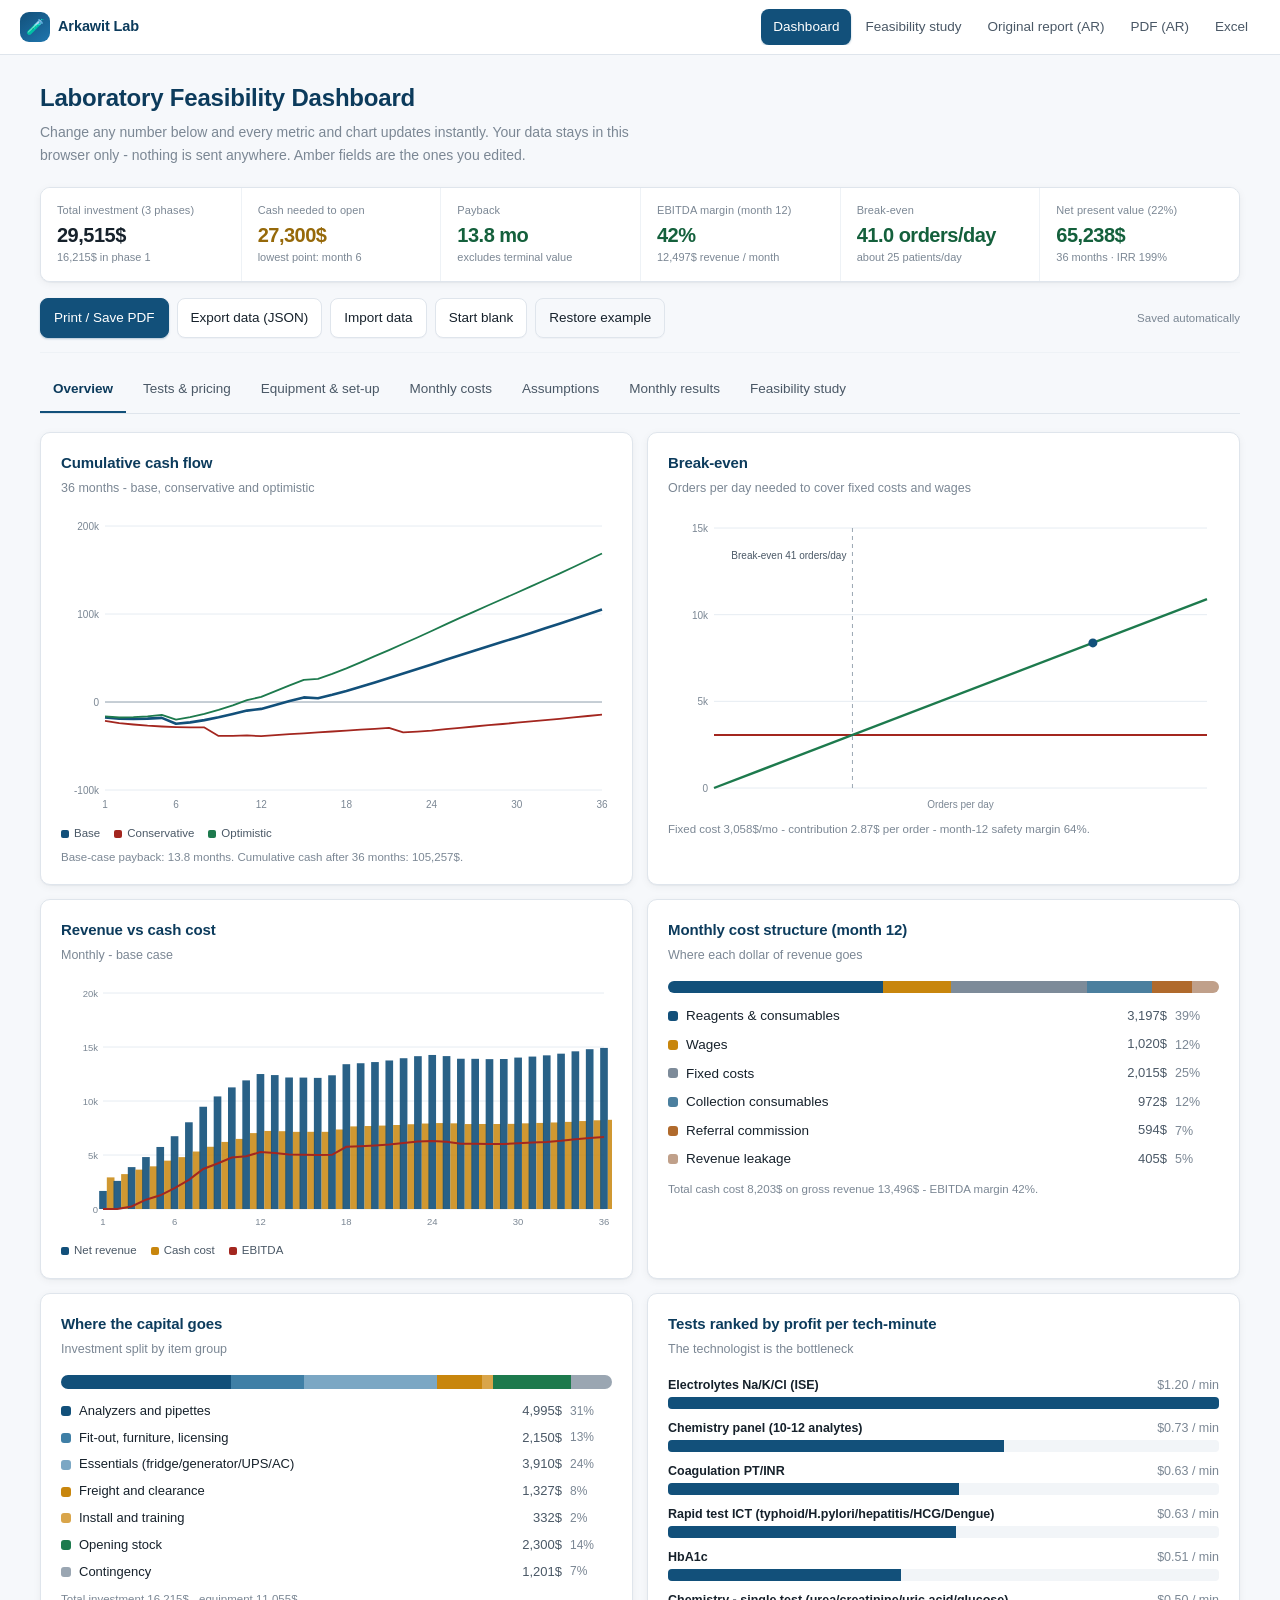
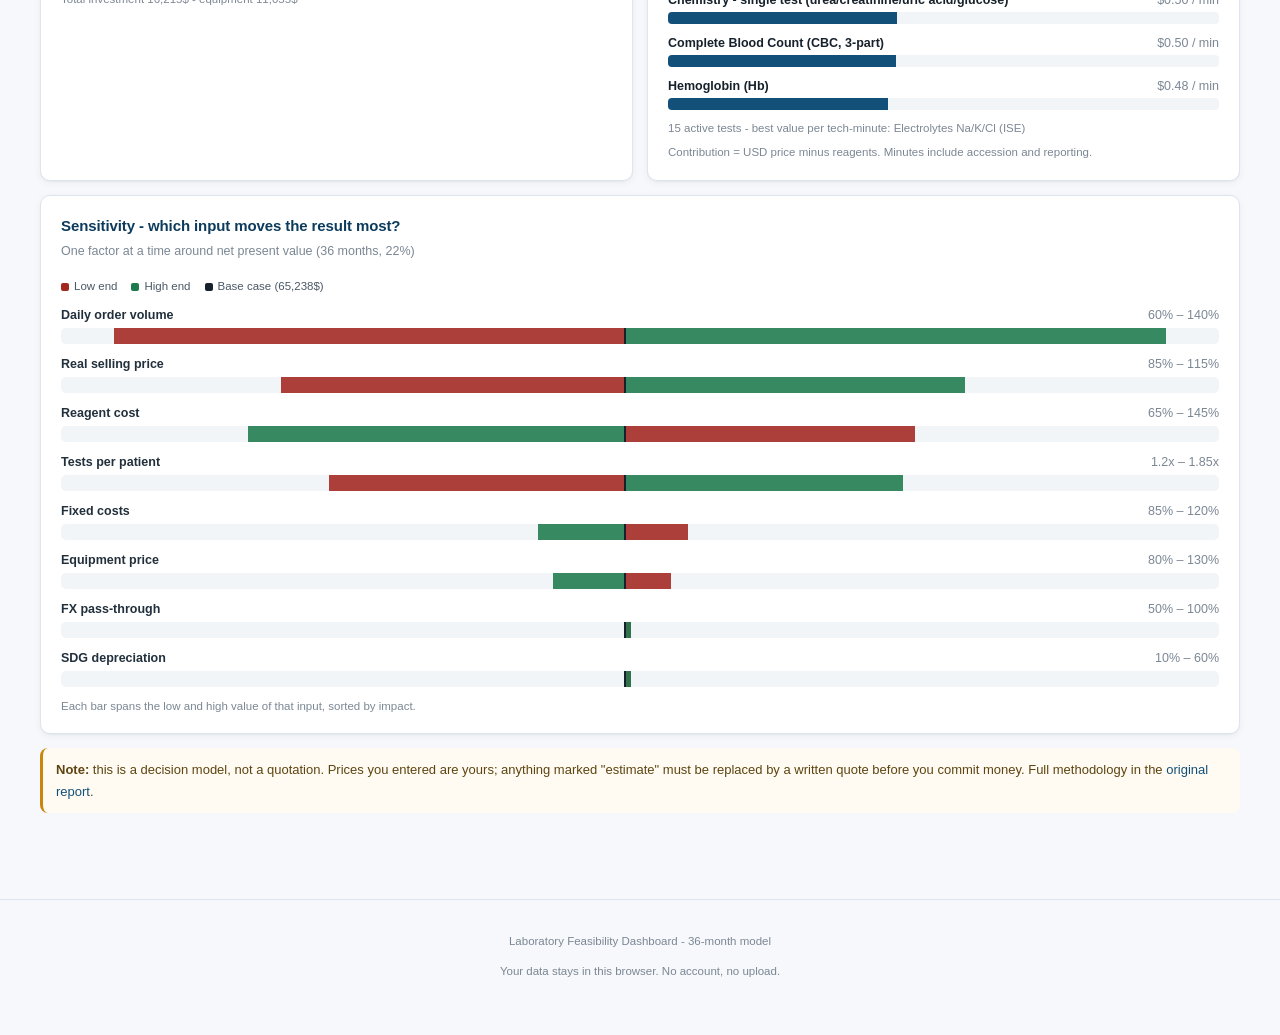
==== commit 24c0a16a: "Full English UI (LTR), professional layout pass" ====
--- a/index.html
+++ b/index.html
@@ -1,10 +1,10 @@
 <!DOCTYPE html>
-<html lang="ar" dir="rtl">
+<html lang="en" dir="ltr">
 <head>
 <meta charset="utf-8">
 <meta name="viewport" content="width=device-width, initial-scale=1, viewport-fit=cover">
-<title>لوحة القرار — معمل طبي، أركوت/الخرطوم</title>
-<meta name="description" content="لوحة تحكم تفاعلية لدراسة جدوى معمل طبي: عدّل أسعار الفحوص وتكاليف الأجهزة والكواشف وشاهد التكلفة والعائد الشهري ونقطة التعادل فوراً.">
+<title>Lab Feasibility Dashboard - Khartoum</title>
+<meta name="description" content="Interactive feasibility model for a small medical laboratory: edit test prices, equipment and reagent costs and see cost, break-even and monthly return instantly.">
 <meta name="theme-color" content="#12507a">
 <link rel="stylesheet" href="assets/app.css">
 <link rel="icon" href="data:image/svg+xml,<svg xmlns='http://www.w3.org/2000/svg' viewBox='0 0 100 100'><text y='.9em' font-size='90'>🧪</text></svg>">
@@ -12,12 +12,12 @@
 <body>
 
 <header class="topbar">
-  <a class="brand" href="index.html"><span class="logo" aria-hidden="true">🧪</span><span class="brandtxt">معمل أركوت</span></a>
+  <a class="brand" href="index.html"><span class="logo" aria-hidden="true">🧪</span><span class="brandtxt">Arkawit Lab</span></a>
   <nav class="topnav">
-    <a href="index.html" class="on">لوحة التحكم</a>
-    <a href="#plan" id="nav-plan">دراسة الجدوى</a>
-    <a href="study.html">المستند الأصلي</a>
-    <a href="out/دراسة_جدوى_معمل_طبي_الخرطوم.pdf" download>PDF</a>
+    <a href="index.html" class="on">Dashboard</a>
+    <a href="#plan" id="nav-plan">Feasibility study</a>
+    <a href="study.html">Original report (AR)</a>
+    <a href="out/دراسة_جدوى_معمل_طبي_الخرطوم.pdf" download>PDF (AR)</a>
     <a href="out/نموذج_المعمل_القابل_للتعديل.xlsx" download>Excel</a>
   </nav>
 </header>
@@ -25,59 +25,59 @@
 <main class="wrap">
 
   <div class="pagehead">
-    <h1>لوحة القرار — معمل طبي، أركوت/الخرطوم</h1>
-    <p>غيّر أي رقم في الأسفل وستتحدث كل المؤشرات والرسوم فوراً. أرقامك تُحفظ في متصفحك فقط
-       (لا يُرسل شيء إلى أي خادم). الأرقام الملوّنة بالكهرماني هي التي عدّلتها.</p>
+    <h1>Laboratory Feasibility Dashboard</h1>
+    <p>Change any number below and every metric and chart updates instantly. Your data stays in this
+       browser only - nothing is sent anywhere. Amber fields are the ones you edited.</p>
   </div>
 
   <div class="note info" id="empty-hint" hidden>
-    <strong>لم تُدخل بيانات بعد.</strong> ابدأ من تبويب
-    <a href="#" data-goto="capex">الأجهزة والتجهيز</a> ثم
-    <a href="#" data-goto="tests">الفحوص والأسعار</a> و
-    <a href="#" data-goto="opex">التكاليف الشهرية</a>. كل حقل مفتوح لك — لا شيء إلزامي.
+    <strong>No data yet.</strong> Start with
+    <a href="#" data-goto="capex">Equipment</a>, then
+    <a href="#" data-goto="tests">Tests and prices</a> and
+    <a href="#" data-goto="opex">Monthly costs</a>. Every field is open - nothing is mandatory.
   </div>
 
   <!-- ------------------------------------------------------------- KPIs -->
-  <section class="kpis" id="kpis" aria-label="المؤشرات الرئيسية"></section>
+  <section class="kpis" id="kpis" aria-label="Key metrics"></section>
 
   <div class="toolbar">
-    <button class="btn primary" id="btn-print">طباعة / حفظ PDF</button>
-    <button class="btn" id="btn-json">تصدير الأرقام (JSON)</button>
-    <button class="btn" id="btn-load">استيراد أرقام</button>
-    <button class="btn" id="btn-empty">ابدأ فارغاً</button>
-    <button class="btn ghost" id="btn-reset">استعادة المثال</button>
+    <button class="btn primary" id="btn-print">Print / Save PDF</button>
+    <button class="btn" id="btn-json">Export data (JSON)</button>
+    <button class="btn" id="btn-load">Import data</button>
+    <button class="btn" id="btn-empty">Start blank</button>
+    <button class="btn ghost" id="btn-reset">Restore example</button>
     <input type="file" id="file-input" accept="application/json" class="visually-hidden">
-    <span class="pill" id="save-state" style="margin-inline-start:auto">محفوظ تلقائياً</span>
+    <span class="pill" id="save-state" style="margin-inline-start:auto">Saved automatically</span>
   </div>
 
   <div class="tabs" role="tablist" id="tabs">
-    <button role="tab" aria-selected="true" data-tab="overview">نظرة عامة</button>
-    <button role="tab" aria-selected="false" data-tab="tests">الفحوص والأسعار</button>
-    <button role="tab" aria-selected="false" data-tab="capex">الأجهزة والتجهيز</button>
-    <button role="tab" aria-selected="false" data-tab="opex">التكاليف الشهرية</button>
-    <button role="tab" aria-selected="false" data-tab="assumptions">الافتراضات والتشغيل</button>
-    <button role="tab" aria-selected="false" data-tab="monthly">النتائج شهراً بشهر</button>
-    <button role="tab" aria-selected="false" data-tab="plan">دراسة الجدوى</button>
+    <button role="tab" aria-selected="true" data-tab="overview">Overview</button>
+    <button role="tab" aria-selected="false" data-tab="tests">Tests &amp; pricing</button>
+    <button role="tab" aria-selected="false" data-tab="capex">Equipment &amp; set-up</button>
+    <button role="tab" aria-selected="false" data-tab="opex">Monthly costs</button>
+    <button role="tab" aria-selected="false" data-tab="assumptions">Assumptions</button>
+    <button role="tab" aria-selected="false" data-tab="monthly">Monthly results</button>
+    <button role="tab" aria-selected="false" data-tab="plan">Feasibility study</button>
   </div>
 
   <!-- -------------------------------------------------------- tab: overview -->
   <section data-panel="overview">
     <div class="grid c2">
       <div class="card">
-        <h2>التدفق النقدي التراكمي</h2>
-        <p class="sub">36 شهراً — الحالة الأساسية والمتحفظة والطموحة</p>
+        <h2>Cumulative cash flow</h2>
+        <p class="sub">36 months - base, conservative and optimistic</p>
         <div id="ch-cashflow" class="chart tall"></div>
         <div class="legend">
-          <span><i style="background:#12507a"></i>أساسي</span>
-          <span><i style="background:#a3261f"></i>متحفظ</span>
-          <span><i style="background:#1d7a4d"></i>طموح</span>
+          <span><i style="background:#12507a"></i>Base</span>
+          <span><i style="background:#a3261f"></i>Conservative</span>
+          <span><i style="background:#1d7a4d"></i>Optimistic</span>
         </div>
         <p class="chart-note" id="cashflow-note"></p>
       </div>
 
       <div class="card">
-        <h2>نقطة التعادل</h2>
-        <p class="sub">كم طلباً يومياً تحتاج لتغطية التكاليف الثابتة والأجور</p>
+        <h2>Break-even</h2>
+        <p class="sub">Orders per day needed to cover fixed costs and wages</p>
         <div id="ch-breakeven" class="chart tall"></div>
         <p class="chart-note" id="breakeven-note"></p>
       </div>
@@ -85,71 +85,71 @@
 
     <div class="grid c2">
       <div class="card">
-        <h2>الإيراد مقابل التكلفة النقدية</h2>
-        <p class="sub">شهرياً — الحالة الأساسية</p>
+        <h2>Revenue vs cash cost</h2>
+        <p class="sub">Monthly - base case</p>
         <div id="ch-monthly" class="chart"></div>
         <div class="legend">
-          <span><i style="background:#12507a"></i>إيراد صافٍ</span>
-          <span><i style="background:#c8860d"></i>تكلفة نقدية</span>
+          <span><i style="background:#12507a"></i>Net revenue</span>
+          <span><i style="background:#c8860d"></i>Cash cost</span>
           <span><i style="background:#a3261f"></i>EBITDA</span>
         </div>
       </div>
 
       <div class="card">
-        <h2>هيكل التكلفة الشهري (الشهر 12)</h2>
-        <p class="sub">أين يذهب كل دولار من الإيراد</p>
+        <h2>Monthly cost structure (month 12)</h2>
+        <p class="sub">Where each dollar of revenue goes</p>
         <div id="ch-costmix"></div>
       </div>
     </div>
 
     <div class="grid c2">
       <div class="card">
-        <h2>أين يذهب رأس المال؟</h2>
-        <p class="sub">توزيع الاستثمار على مجموعات البنود</p>
+        <h2>Where the capital goes</h2>
+        <p class="sub">Investment split by item group</p>
         <div id="ch-capexplit"></div>
       </div>
 
       <div class="card">
-        <h2>ربحية الفحوص لكل دقيقة فني</h2>
-        <p class="sub">الفني هو العنق — الفرز بحسب المساهمة في الدقيقة</p>
+        <h2>Tests ranked by profit per tech-minute</h2>
+        <p class="sub">The technologist is the bottleneck</p>
         <div id="ch-perminute"></div>
-        <p class="chart-note">المساهمة = السعر بالدولار ناقص الكواشف · الدقائق تشمل التسجيل والتقرير.</p>
-      </div>
-    </div>
-
-    <div class="card">
-      <h2>الحساسية — أي متغير يغيّر النتيجة أكثر؟</h2>
-      <p class="sub">تغيير عامل واحد في كل مرة حول صافي القيمة الحالية (36 شهراً، 22%)</p>
+        <p class="chart-note">Contribution = USD price minus reagents. Minutes include accession and reporting.</p>
+      </div>
+    </div>
+
+    <div class="card">
+      <h2>Sensitivity - which input moves the result most?</h2>
+      <p class="sub">One factor at a time around net present value (36 months, 22%)</p>
       <div id="ch-tornado"></div>
-      <p class="chart-note">كل شريط يمتد بين أسوأ وأفضل قيمة للمتغير. الترتيب تنازلي بحسب الأثر.</p>
+      <p class="chart-note">Each bar spans the low and high value of that input, sorted by impact.</p>
     </div>
   </section>
 
   <!-- ----------------------------------------------------------- tab: tests -->
   <section data-panel="tests" hidden>
     <div class="note info">
-      عدّل <strong>سعر البيع بالدولار</strong> أو <strong>تكلفة الكواشف بالدولار</strong> لأي فحص،
-      أو غيّر <strong>حصة الطلب</strong> (كم % من الطلبات يكون هذا الفحص). النتائج تتحدث فوراً.
+      Edit the <strong>price in USD</strong>, the <strong>reagent cost</strong> or the
+      <strong>order share</strong> of any test. Results update instantly.
     </div>
     <div class="card">
       <div class="cardhead">
-        <h2>قائمة الفحوص <span class="pill" id="menu-count"></span></h2>
-        <button class="btn sm primary" data-add="menu">+ فحص جديد</button>
-      </div>
-      <p class="sub">كل الأسعار بالدولار (USD) — السعر والكواشف معاً. سعر الجنيه السوداني يُحسب تلقائياً من سعر الصرف.</p>
+        <h2>Test menu <span class="pill" id="menu-count"></span></h2>
+        <button class="btn sm primary" data-add="menu">+ New test</button>
+      </div>
+      <p class="sub">Everything is in USD. The SDG list price is derived from the exchange rate automatically.</p>
       <div id="menu-cards" class="menu-cards"></div>
       <div class="tw only-wide">
         <table class="tbl" id="menu-table">
           <thead>
             <tr>
-              <th class="c-name">الفحص</th>
-              <th class="num c-price">سعر البيع ($)</th>
-              <th class="num c-sm">الكواشف ($)</th>
-              <th class="num c-sm">حصة الطلب</th>
-              <th class="num c-sm">مساهمة ($)</th>
-              <th class="num c-sm">هامش</th>
-              <th class="num c-sm">دقائق فني</th>
-              <th class="num c-sm">طلبات/شهر</th>
+              <th class="c-name">Test</th>
+              <th class="num c-price">Price ($)</th>
+              <th class="num c-sm">Reagents ($)</th>
+              <th class="num c-sm">Order share</th>
+              <th class="num c-sm">Contribution ($)</th>
+              <th class="num c-sm">Margin</th>
+              <th class="num c-sm">Tech min</th>
+              <th class="num c-sm">Orders/mo</th>
               <th class="c-del"></th>
             </tr>
           </thead>
@@ -164,57 +164,57 @@
   <!-- ----------------------------------------------------------- tab: capex -->
   <section data-panel="capex" hidden>
     <div class="note info">
-      هذه أسعار الشراء <strong>قبل</strong> الشحن والتخليص. غيّر سعر أي بند أو احذف/أضف بنوداً.
-      الشحن والتركيب والاحتياطي تُحسب تلقائياً بنسبها في تبويب «الافتراضات».
-    </div>
-
-    <div class="card">
-      <h2>المرحلة 1 — الافتتاح</h2>
-      <p class="sub">الأجهزة والتجهيز المطلوب للفتح</p>
+      These are purchase prices <strong>before</strong> freight and clearance. Edit any line,
+      delete or add your own. Freight, install and contingency come from the Assumptions tab.
+    </div>
+
+    <div class="card">
+      <h2>Phase 1 - opening</h2>
+      <p class="sub">Equipment and set-up required to open</p>
       <div id="capex1-cards" class="stack-cards"></div>
       <div class="tw only-wide">
         <table class="tbl" id="capex1-table">
           <thead>
-            <tr><th>البند</th><th class="num">العدد</th><th class="num">سعر الوحدة ($)</th>
-                <th class="num">الإجمالي</th><th>المصدر</th><th></th></tr>
+            <tr><th>Item</th><th class="num">Qty</th><th class="num">Unit price ($)</th>
+                <th class="num">Total</th><th>Source</th><th></th></tr>
           </thead>
           <tbody></tbody>
           <tfoot></tfoot>
         </table>
       </div>
       <div class="toolbar" style="margin:10px 0 0">
-        <button class="btn sm primary" data-add="capex1">+ إضافة بند</button>
+        <button class="btn sm primary" data-add="capex1">+ Add item</button>
       </div>
     </div>
 
     <div class="grid c2">
       <div class="card">
-        <h2>المرحلة 2 — بعد إثبات الطلب</h2>
-        <p class="sub">تُشترى في الشهر المحدد في الافتراضات</p>
+        <h2>Phase 2 - after demand is proven</h2>
+        <p class="sub">Bought in the month set in Assumptions</p>
         <div id="capex2-cards" class="stack-cards"></div>
         <div class="tw only-wide">
           <table class="tbl" id="capex2-table">
-            <thead><tr><th>البند</th><th class="num">السعر ($)</th><th></th></tr></thead>
+            <thead><tr><th>Item</th><th class="num">Price ($)</th><th></th></tr></thead>
             <tbody></tbody><tfoot></tfoot>
           </table>
         </div>
         <div class="toolbar" style="margin:10px 0 0">
-          <button class="btn sm" data-add="capex2">+ إضافة بند</button>
-        </div>
-      </div>
-
-      <div class="card">
-        <h2>المرحلة 3 — التوسع</h2>
-        <p class="sub">لا تُشترى قبل ظهور طلب فعلي</p>
+          <button class="btn sm" data-add="capex2">+ Add item</button>
+        </div>
+      </div>
+
+      <div class="card">
+        <h2>Phase 3 - expansion</h2>
+        <p class="sub">Only once real demand shows up</p>
         <div id="capex3-cards" class="stack-cards"></div>
         <div class="tw only-wide">
           <table class="tbl" id="capex3-table">
-            <thead><tr><th>البند</th><th class="num">السعر ($)</th><th></th></tr></thead>
+            <thead><tr><th>Item</th><th class="num">Price ($)</th><th></th></tr></thead>
             <tbody></tbody><tfoot></tfoot>
           </table>
         </div>
         <div class="toolbar" style="margin:10px 0 0">
-          <button class="btn sm" data-add="capex3">+ إضافة بند</button>
+          <button class="btn sm" data-add="capex3">+ Add item</button>
         </div>
       </div>
     </div>
@@ -223,29 +223,29 @@
   <!-- ------------------------------------------------------------ tab: opex -->
   <section data-panel="opex" hidden>
     <div class="card">
-      <h2>التكاليف الثابتة الشهرية</h2>
-      <p class="sub">ما تدفعه حتى لو لم يدخل مريض واحد — عدّل كل بند بحسب عرض السعر الفعلي</p>
+      <h2>Fixed monthly costs</h2>
+      <p class="sub">What you pay even with zero patients - replace each line with a real quote</p>
       <div id="opex-cards" class="stack-cards"></div>
       <div class="tw only-wide">
         <table class="tbl" id="opex-table">
-          <thead><tr><th>البند</th><th class="num">شهرياً ($)</th><th class="num">سنوياً</th><th></th></tr></thead>
+          <thead><tr><th>Item</th><th class="num">Monthly ($)</th><th class="num">Yearly</th><th></th></tr></thead>
           <tbody></tbody><tfoot></tfoot>
         </table>
       </div>
       <div class="toolbar" style="margin:10px 0 0">
-        <button class="btn sm" data-add="opex">+ إضافة بند</button>
-      </div>
-    </div>
-
-    <div class="card">
-      <h2>أجور الفريق</h2>
-      <p class="sub">عدد الفنيين يُحسب تلقائياً من زمن الفحص المطلوب، لا تدخله يدوياً</p>
-      <div class="fields">
-        <div class="field"><label for="lab-tech">فني مختبر ($/شهر)</label>
+        <button class="btn sm" data-add="opex">+ Add item</button>
+      </div>
+    </div>
+
+    <div class="card">
+      <h2>Team wages</h2>
+      <p class="sub">Headcount is derived from test minutes - you do not enter it</p>
+      <div class="fields">
+        <div class="field"><label for="lab-tech">Lab technologist ($/month)</label>
           <input type="number" id="lab-tech" data-bind="lab.tech" min="0" step="10"></div>
-        <div class="field"><label for="lab-senior">فني أول / مشرف ($/شهر)</label>
+        <div class="field"><label for="lab-senior">Senior technologist ($/month)</label>
           <input type="number" id="lab-senior" data-bind="lab.senior_tech" min="0" step="10"></div>
-        <div class="field"><label for="lab-phleb">فني سحب عينات ($/شهر)</label>
+        <div class="field"><label for="lab-phleb">Phlebotomist ($/month)</label>
           <input type="number" id="lab-phleb" data-bind="lab.phleb" min="0" step="10"></div>
       </div>
     </div>
@@ -254,159 +254,159 @@
   <!-- ----------------------------------------------------- tab: assumptions -->
   <section data-panel="assumptions" hidden>
     <div class="card">
-      <h2>سعر الصرف والحجم</h2>
-      <p class="sub">هذان الرقمان يغيّران كل شيء — حدّثهما أولاً</p>
-      <div class="fields">
-        <div class="field">
-          <label for="fx-sdg">سعر الدولار بالجنيه السوداني (SDG)</label>
+      <h2>Exchange rate and volume</h2>
+      <p class="sub">These two move everything - update them first</p>
+      <div class="fields">
+        <div class="field">
+          <label for="fx-sdg">USD price in Sudanese pounds (SDG)</label>
           <input type="number" id="fx-sdg" data-bind="A.fx_sdg" min="1" step="100">
-          <span class="hint">1 دولار = <b>12,000</b> جنيه سوداني — عدّله بسعر السوق يوم الشراء</span>
-        </div>
-        <div class="field">
-          <label for="fx-egp">سعر الدولار بالجنيه المصري (EGP) — عملة مختلفة</label>
+          <span class="hint">1 USD = <b>12,000</b> SDG - update with the market rate on the day you buy</span>
+        </div>
+        <div class="field">
+          <label for="fx-egp">USD price in Egyptian pounds (EGP) - a different currency</label>
           <input type="number" id="fx-egp" data-bind="A.fx_egp" min="1" step="1">
-          <span class="hint">عملة مختلفة تماماً — لتحويل أسعار الموردين المصريين فقط</span>
-        </div>
-        <div class="field">
-          <label for="price-index">سعرنا نسبةً لقائمة المنافس</label>
+          <span class="hint">Used only to convert Egyptian supplier quotes</span>
+        </div>
+        <div class="field">
+          <label for="price-index">Our price vs competitor list</label>
           <input type="number" id="price-index" data-bind="A.price_index" min="0.3" max="1.5" step="0.01">
-          <span class="hint">0.92 = أرخص بـ 8%</span>
-        </div>
-        <div class="field">
-          <label for="tpp">عدد الطلبات لكل مريض</label>
+          <span class="hint">0.92 = 8% cheaper</span>
+        </div>
+        <div class="field">
+          <label for="tpp">Tests per patient</label>
           <input type="number" id="tpp" data-bind="A.tests_per_patient" min="1" max="4" step="0.05">
         </div>
         <div class="field">
-          <label for="ramp12">عدد المرضى في الشهر 12</label>
+          <label for="ramp12">Patients per day in month 12</label>
           <input type="number" id="ramp12" data-bind="ramp12" min="5" max="400" step="1">
-          <span class="hint">الرامب يبدأ من 15% من هذا الرقم</span>
-        </div>
-        <div class="field">
-          <label for="days">أيام العمل في الشهر</label>
+          <span class="hint">The ramp starts at 15% of this number</span>
+        </div>
+        <div class="field">
+          <label for="days">Working days per month</label>
           <input type="number" id="days" data-bind="A.days" min="15" max="31" step="1">
         </div>
       </div>
     </div>
 
     <div class="card">
-      <h2>سعر الصرف والتسعير</h2>
-      <div class="fields">
-        <div class="field">
-          <label for="fx-drift">انخفاض الجنيه سنوياً</label>
+      <h2>Pricing and currency risk</h2>
+      <div class="fields">
+        <div class="field">
+          <label for="fx-drift">Annual SDG depreciation</label>
           <input type="number" id="fx-drift" data-bind="A.fx_drift" min="0" max="2" step="0.01">
-          <span class="hint">0.18 = 18% في السنة</span>
-        </div>
-        <div class="field">
-          <label for="pass">نسبة تمرير تغير الصرف للأسعار</label>
+          <span class="hint">0.18 = 18% per year</span>
+        </div>
+        <div class="field">
+          <label for="pass">FX pass-through to prices</label>
           <input type="number" id="pass" data-bind="A.pass_through" min="0" max="1" step="0.05">
         </div>
         <div class="field">
-          <label for="lag">تأخير تحديث قائمة الأسعار (شهور)</label>
+          <label for="lag">Price-list update lag (months)</label>
           <input type="number" id="lag" data-bind="A.pass_lag_months" min="0" max="12" step="1">
         </div>
         <div class="field">
-          <label for="erosion">تآكل السعر سنوياً (منافسة)</label>
+          <label for="erosion">Annual price erosion</label>
           <input type="number" id="erosion" data-bind="A.price_erosion" min="0" max="0.3" step="0.005">
         </div>
         <div class="field">
-          <label for="leak">تسرب إيراد (فحص مجاني/ديون)</label>
+          <label for="leak">Revenue leakage (free/overdue)</label>
           <input type="number" id="leak" data-bind="A.revenue_leakage" min="0" max="0.3" step="0.005">
         </div>
         <div class="field">
-          <label for="referral">عمولة إحالة للأطباء</label>
+          <label for="referral">Referral commission</label>
           <input type="number" id="referral" data-bind="A.referral_pct" min="0" max="0.3" step="0.005">
         </div>
       </div>
     </div>
 
     <div class="card">
-      <h2>التشغيل والطاقة</h2>
-      <div class="fields">
-        <div class="field">
-          <label for="shift">دقائق الوردية</label>
+      <h2>Operations and capacity</h2>
+      <div class="fields">
+        <div class="field">
+          <label for="shift">Shift length (minutes)</label>
           <input type="number" id="shift" data-bind="A.shift_min" min="240" max="720" step="30">
         </div>
         <div class="field">
-          <label for="eff">إنتاجية الفني</label>
+          <label for="eff">Technologist productivity</label>
           <input type="number" id="eff" data-bind="A.tech_eff" min="0.4" max="1" step="0.01">
         </div>
         <div class="field">
-          <label for="hire">التوظيف عند استخدام</label>
+          <label for="hire">Hire at utilisation</label>
           <input type="number" id="hire" data-bind="A.hire_at_util" min="0.5" max="1" step="0.05">
         </div>
         <div class="field">
-          <label for="overhead">دقائق إدارية لكل طلب</label>
+          <label for="overhead">Admin minutes per order</label>
           <input type="number" id="overhead" data-bind="A.overhead_min_per_order" min="0" max="10" step="0.1">
         </div>
         <div class="field">
-          <label for="collect">مستهلكات سحب لكل مريض ($)</label>
+          <label for="collect">Collection consumables per patient ($)</label>
           <input type="number" id="collect" data-bind="A.collection_consumables_usd" min="0" max="10" step="0.05">
         </div>
         <div class="field">
-          <label for="importprem">علاوة الوصول للدولار</label>
+          <label for="importprem">USD access premium</label>
           <input type="number" id="importprem" data-bind="A.import_premium" min="0" max="0.5" step="0.01">
         </div>
       </div>
     </div>
 
     <div class="card">
-      <h2>التمويل والمراحل</h2>
-      <div class="fields">
-        <div class="field">
-          <label for="discount">معدل الخصم السنوي</label>
+      <h2>Funding and phasing</h2>
+      <div class="fields">
+        <div class="field">
+          <label for="discount">Discount rate</label>
           <input type="number" id="discount" data-bind="A.discount" min="0" max="1" step="0.01">
-          <span class="hint">0.22 = مخاطرة بلد مرتفعة</span>
-        </div>
-        <div class="field">
-          <label for="tax">ضريبة + زكاة</label>
+          <span class="hint">0.22 = high country risk</span>
+        </div>
+        <div class="field">
+          <label for="tax">Tax + zakat</label>
           <input type="number" id="tax" data-bind="A.tax" min="0" max="0.6" step="0.01">
         </div>
         <div class="field">
-          <label for="p2m">شهر شراء المرحلة 2</label>
+          <label for="p2m">Phase 2 purchase month</label>
           <input type="number" id="p2m" data-bind="A.phase2_month" min="2" max="36" step="1">
         </div>
         <div class="field">
-          <label for="p3m">شهر شراء المرحلة 3</label>
+          <label for="p3m">Phase 3 purchase month</label>
           <input type="number" id="p3m" data-bind="A.phase3_month" min="3" max="60" step="1">
         </div>
         <div class="field">
-          <label for="stock">أشهر مخزون كواشف</label>
+          <label for="stock">Months of reagent stock</label>
           <input type="number" id="stock" data-bind="A.stock_months" min="0" max="6" step="0.25">
         </div>
         <div class="field">
-          <label for="recv">رأس مال عامل في المستحقات</label>
+          <label for="recv">Working capital in receivables</label>
           <input type="number" id="recv" data-bind="A.wc_months_recv" min="0" max="2" step="0.05">
         </div>
       </div>
     </div>
 
     <div class="card">
-      <h2>نسب التكلفة الإضافية</h2>
-      <div class="fields">
-        <div class="field">
-          <label for="freight">شحن وتخليص (من قيمة العتاد)</label>
+      <h2>Additional cost percentages</h2>
+      <div class="fields">
+        <div class="field">
+          <label for="freight">Freight and clearance (% of equipment)</label>
           <input type="number" id="freight" data-bind="freight" min="0" max="0.6" step="0.01">
         </div>
         <div class="field">
-          <label for="install">تركيب وتدريب (من قيمة العتاد)</label>
+          <label for="install">Install and training (% of equipment)</label>
           <input type="number" id="install" data-bind="install" min="0" max="0.3" step="0.01">
         </div>
         <div class="field">
-          <label for="cont">احتياطي طوارئ</label>
+          <label for="cont">Contingency</label>
           <input type="number" id="cont" data-bind="contingency" min="0" max="0.5" step="0.01">
         </div>
         <div class="field">
-          <label for="openstock">مخزون افتتاحي كواشف ومستهلكات ($)</label>
+          <label for="openstock">Opening reagent and consumable stock ($)</label>
           <input type="number" id="openstock" data-bind="stock_opening" min="0" step="50">
         </div>
         <div class="field">
-          <label for="svc">عقد صيانة سنوي (من قيمة العتاد)</label>
+          <label for="svc">Service contract (% of equipment, per year)</label>
           <input type="number" id="svc" data-bind="A.service_contract_pct" min="0" max="0.15" step="0.0025">
         </div>
         <div class="field">
-          <label for="vcmult">معامل تكلفة الكواشف</label>
+          <label for="vcmult">Reagent cost multiplier</label>
           <input type="number" id="vcmult" data-bind="A.vc_mult" min="0.3" max="3" step="0.05">
-          <span class="hint">1.3 = كواشف أغلى 30%</span>
+          <span class="hint">1.3 = reagents 30% dearer</span>
         </div>
       </div>
     </div>
@@ -415,17 +415,17 @@
   <!-- --------------------------------------------------------- tab: monthly -->
   <section data-panel="monthly" hidden>
     <div class="card">
-      <h2>النتائج شهراً بشهر — الحالة الأساسية</h2>
-      <p class="sub">كل الأرقام بالدولار · يمكن طباعة الجدول مباشرة</p>
+      <h2>Monthly results - base case</h2>
+      <p class="sub">All figures in USD - printable</p>
       <div id="monthly-cards" class="stack-cards"></div>
       <div class="tw only-wide">
         <table class="tbl" id="monthly-table">
           <thead>
             <tr>
-              <th>الشهر</th><th class="num">مرضى/يوم</th><th class="num">طلبات/يوم</th>
-              <th class="num">فنيون</th><th class="num">إيراد صافٍ</th><th class="num">كواشف</th>
-              <th class="num">أجور</th><th class="num">ثابتة</th><th class="num">EBITDA</th>
-              <th class="num">هامش</th><th class="num">تدفق حر</th><th class="num">تراكمي</th>
+              <th>Month</th><th class="num">Patients/day</th><th class="num">Orders/day</th>
+              <th class="num">Techs</th><th class="num">Net revenue</th><th class="num">Reagents</th>
+              <th class="num">Wages</th><th class="num">Fixed</th><th class="num">EBITDA</th>
+              <th class="num">Margin</th><th class="num">Free cash</th><th class="num">Cumulative</th>
             </tr>
           </thead>
           <tbody></tbody>
@@ -434,14 +434,14 @@
     </div>
 
     <div class="card">
-      <h2>مقارنة السيناريوهات</h2>
-      <p class="sub">نفس المدخلات، ثلاثة أحجام للطلب</p>
+      <h2>Scenario comparison</h2>
+      <p class="sub">Same inputs, three volume levels</p>
       <div class="tw">
         <table class="tbl" id="scenario-table">
           <thead>
-            <tr><th>السيناريو</th><th class="num">الحجم</th><th class="num">إيراد س1</th>
-                <th class="num">EBITDA س1</th><th class="num">EBITDA س2</th>
-                <th class="num">الاسترداد</th><th class="num">احتياج نقدي</th><th class="num">NPV</th></tr>
+            <tr><th>Scenario</th><th class="num">Volume</th><th class="num">Y1 revenue</th>
+                <th class="num">Y1 EBITDA</th><th class="num">Y2 EBITDA</th>
+                <th class="num">Payback</th><th class="num">Cash need</th><th class="num">NPV</th></tr>
           </thead>
           <tbody></tbody>
         </table>
@@ -451,56 +451,56 @@
 
   <section data-panel="plan" hidden>
     <div class="card">
-      <h2>بيانات الدراسة — اكتبها كما تريد</h2>
-      <p class="sub">هذه الحقول حرة بالكامل. لا شيء منها إلزامي، وما تكتبه يظهر في التقرير أسفل الصفحة.</p>
-      <div class="fields">
-        <div class="field"><label for="plan-name">اسم المشروع / الدراسة</label>
-          <input type="text" id="plan-name" placeholder="مثال: معمل أركوت الطبي"></div>
-        <div class="field"><label for="plan-location">الموقع</label>
-          <input type="text" id="plan-location" placeholder="المدينة / الحي"></div>
-        <div class="field"><label for="plan-owner">صاحب المشروع</label>
-          <input type="text" id="plan-owner" placeholder="الاسم"></div>
-        <div class="field"><label for="plan-date">التاريخ</label>
+      <h2>Study details - write them your way</h2>
+      <p class="sub">Every field is free text and optional. What you type appears in the report below.</p>
+      <div class="fields">
+        <div class="field"><label for="plan-name">Project / study name</label>
+          <input type="text" id="plan-name" placeholder="e.g. Arkawit Medical Lab"></div>
+        <div class="field"><label for="plan-location">Location</label>
+          <input type="text" id="plan-location" placeholder="City / district"></div>
+        <div class="field"><label for="plan-owner">Owner</label>
+          <input type="text" id="plan-owner" placeholder="Name"></div>
+        <div class="field"><label for="plan-date">Date</label>
           <input type="text" id="plan-date" placeholder="2026"></div>
-        <div class="field"><label for="plan-area">مساحة المكان (م²)</label>
+        <div class="field"><label for="plan-area">Floor area (m2)</label>
           <input type="text" id="plan-area" placeholder="60"></div>
-        <div class="field"><label for="plan-notes">ملخص تنفيذي</label>
-          <input type="text" id="plan-notes" placeholder="سطران يلخّصان الفكرة"></div>
-      </div>
-    </div>
-
-    <div class="card">
-      <h2>التحليل — بصياغتك</h2>
+        <div class="field"><label for="plan-notes">Executive summary</label>
+          <input type="text" id="plan-notes" placeholder="Two lines that sum up the idea"></div>
+      </div>
+    </div>
+
+    <div class="card">
+      <h2>Analysis - in your words</h2>
       <div class="fields" style="grid-template-columns:1fr">
-        <div class="field"><label for="plan-strengths">نقاط القوة</label>
-          <textarea id="plan-strengths" rows="3" placeholder="ما يجعله ينجح"></textarea></div>
-        <div class="field"><label for="plan-weaknesses">نقاط الضعف والمخاطر</label>
-          <textarea id="plan-weaknesses" rows="3" placeholder="ما قد يوقفه"></textarea></div>
-        <div class="field"><label for="plan-recommendations">التوصيات</label>
-          <textarea id="plan-recommendations" rows="3" placeholder="ما يجب فعله"></textarea></div>
+        <div class="field"><label for="plan-strengths">Strengths</label>
+          <textarea id="plan-strengths" rows="3" placeholder="What makes it work"></textarea></div>
+        <div class="field"><label for="plan-weaknesses">Weaknesses and risks</label>
+          <textarea id="plan-weaknesses" rows="3" placeholder="What could stop it"></textarea></div>
+        <div class="field"><label for="plan-recommendations">Recommendations</label>
+          <textarea id="plan-recommendations" rows="3" placeholder="What to do next"></textarea></div>
       </div>
     </div>
 
     <div class="card reportcard">
       <h2 style="display:flex;justify-content:space-between;align-items:center;gap:8px;flex-wrap:wrap">
-        <span>المسودة النهائية</span>
-        <button class="btn sm primary" id="btn-print-report">طباعة / حفظ PDF</button>
+        <span>Final draft</span>
+        <button class="btn sm primary" id="btn-print-report">Print / Save PDF</button>
       </h2>
-      <p class="sub">تتحدّث تلقائياً من أرقامك أعلاه. اطبعها أو صدّرها PDF.</p>
+      <p class="sub">Rebuilt automatically from the numbers above. Print or export to PDF.</p>
       <div id="report-host" class="report"></div>
     </div>
   </section>
 
   <div class="note" style="margin-top:6px">
-    <strong>تنبيه:</strong> هذه لوحة قرار لا عرض سعر. الأسعار التي أدخلتها أنت أو الموردون هي أرقام حقيقية،
-    أما التكاليف المعلّمة بـ «تقدير» فيجب استبدالها بعرض سعر مكتوب قبل أي التزام مالي.
-    التفاصيل الكاملة والمنهجية في <a href="study.html">دراسة الجدوى</a>.
+    <strong>Note:</strong> this is a decision model, not a quotation. Prices you entered are yours;
+    anything marked "estimate" must be replaced by a written quote before you commit money.
+    Full methodology in the <a href="study.html">original report</a>.
   </div>
 </main>
 
 <footer class="foot">
-  <p>لوحة القرار — معمل طبي، أركوت/الخرطوم · نموذج 36 شهراً</p>
-  <p class="small">أرقامك محفوظة في متصفحك فقط. لا حساب، لا إرسال بيانات.</p>
+  <p>Laboratory Feasibility Dashboard - 36-month model</p>
+  <p class="small">Your data stays in this browser. No account, no upload.</p>
 </footer>
 
 <script src="assets/engine.js"></script>
--- a/assets/app.css
+++ b/assets/app.css
@@ -918,3 +918,67 @@
   .pagehead h1 { font-size: 20px; }
   .pagehead p { font-size: 13px; }
 }
+
+/* ---------------------------------------------------- LTR / English pass */
+html[dir="ltr"] body { text-align: left; }
+html[dir="ltr"] .kpi, html[dir="ltr"] .kpi .v, html[dir="ltr"] .kpi .k { text-align: left; }
+html[dir="ltr"] .pagehead h1,
+html[dir="ltr"] .pagehead p { text-align: left; }
+html[dir="ltr"] .card > h2,
+html[dir="ltr"] .card > .sub { text-align: left; }
+html[dir="ltr"] .field label { text-align: left; }
+html[dir="ltr"] table.tbl th,
+html[dir="ltr"] table.tbl td { text-align: left; }
+html[dir="ltr"] table.tbl th.num,
+html[dir="ltr"] table.tbl td.num { text-align: right; }
+html[dir="ltr"] .rpt-head, html[dir="ltr"] .report h2, html[dir="ltr"] .report h3,
+html[dir="ltr"] .report p { text-align: left; }
+html[dir="ltr"] .tcard-h { flex-direction: row; }
+html[dir="ltr"] .legend { justify-content: flex-start; }
+html[dir="ltr"] .foot { text-align: center; }
+html[dir="ltr"] .topnav { margin-inline-start: auto; }
+
+/* slightly tighter Latin type for headings */
+html[dir="ltr"] { font-feature-settings: "kern" 1; }
+html[dir="ltr"] .kpi .v { letter-spacing: -.5px; }
+
+/* LTR mobile: nav must not clip the brand, and tabs start from the left */
+@media (max-width: 560px) {
+  html[dir="ltr"] .brand { display: inline-flex; }
+  html[dir="ltr"] .brand .logo { width: 26px; height: 26px; font-size: 13px; }
+  html[dir="ltr"] .topnav { gap: 0; justify-content: flex-end; }
+  html[dir="ltr"] .topnav a { padding: 6px 6px; font-size: 11px; }
+  html[dir="ltr"] .topnav a.on { padding-inline: 9px; }
+}
+html[dir="ltr"] .tabs { justify-content: flex-start; }
+html[dir="ltr"] .toolbar { justify-content: flex-start; }
+html[dir="ltr"] #save-state { margin-inline-start: auto; }
+@media (max-width: 640px) { html[dir="ltr"] #save-state { text-align: right; } }
+
+/* phone header: logo glyph + scrolling nav, no clipped pill */
+@media (max-width: 560px) {
+  html[dir="ltr"] .topbar {
+    display: flex;
+    align-items: center;
+    gap: 8px;
+    padding: 8px 10px;
+  }
+  html[dir="ltr"] .brand { flex: none; }
+  html[dir="ltr"] .topnav {
+    flex: 1 1 auto;
+    min-width: 0;
+    overflow-x: auto;
+    flex-wrap: nowrap;
+    justify-content: flex-start;
+  }
+  html[dir="ltr"] .topnav a { flex: none; padding: 6px 8px; font-size: 11.5px; }
+}
+
+/* LTR: name inputs are left-aligned text, not right-aligned boxes */
+html[dir="ltr"] .nameinput,
+html[dir="ltr"] td.name .nameinput,
+html[dir="ltr"] .tcard-h .nameinput { text-align: left; }
+html[dir="ltr"] #capex1-table td input.wide,
+html[dir="ltr"] #opex-table td input.wide { text-align: left; }
+html[dir="ltr"] .tcard-h { justify-content: space-between; }
+html[dir="ltr"] .tcard-f { flex-direction: row; }
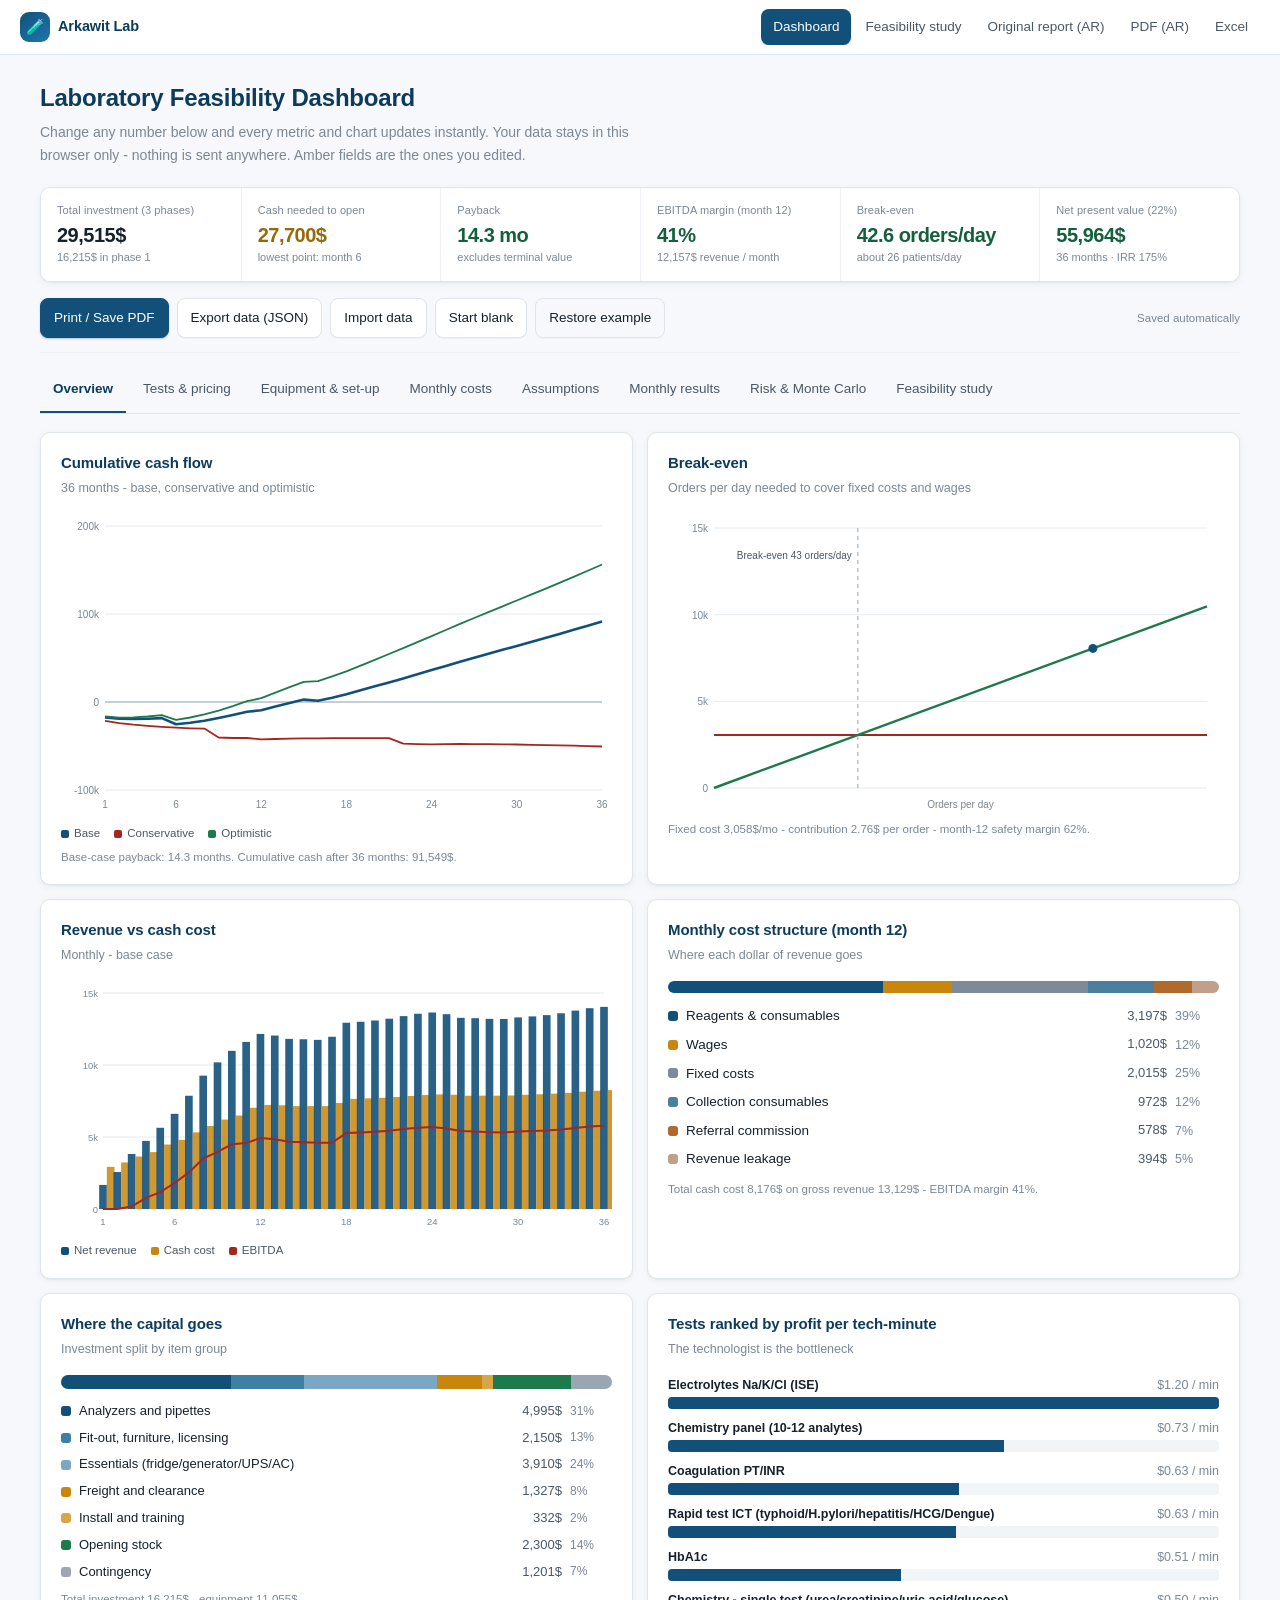
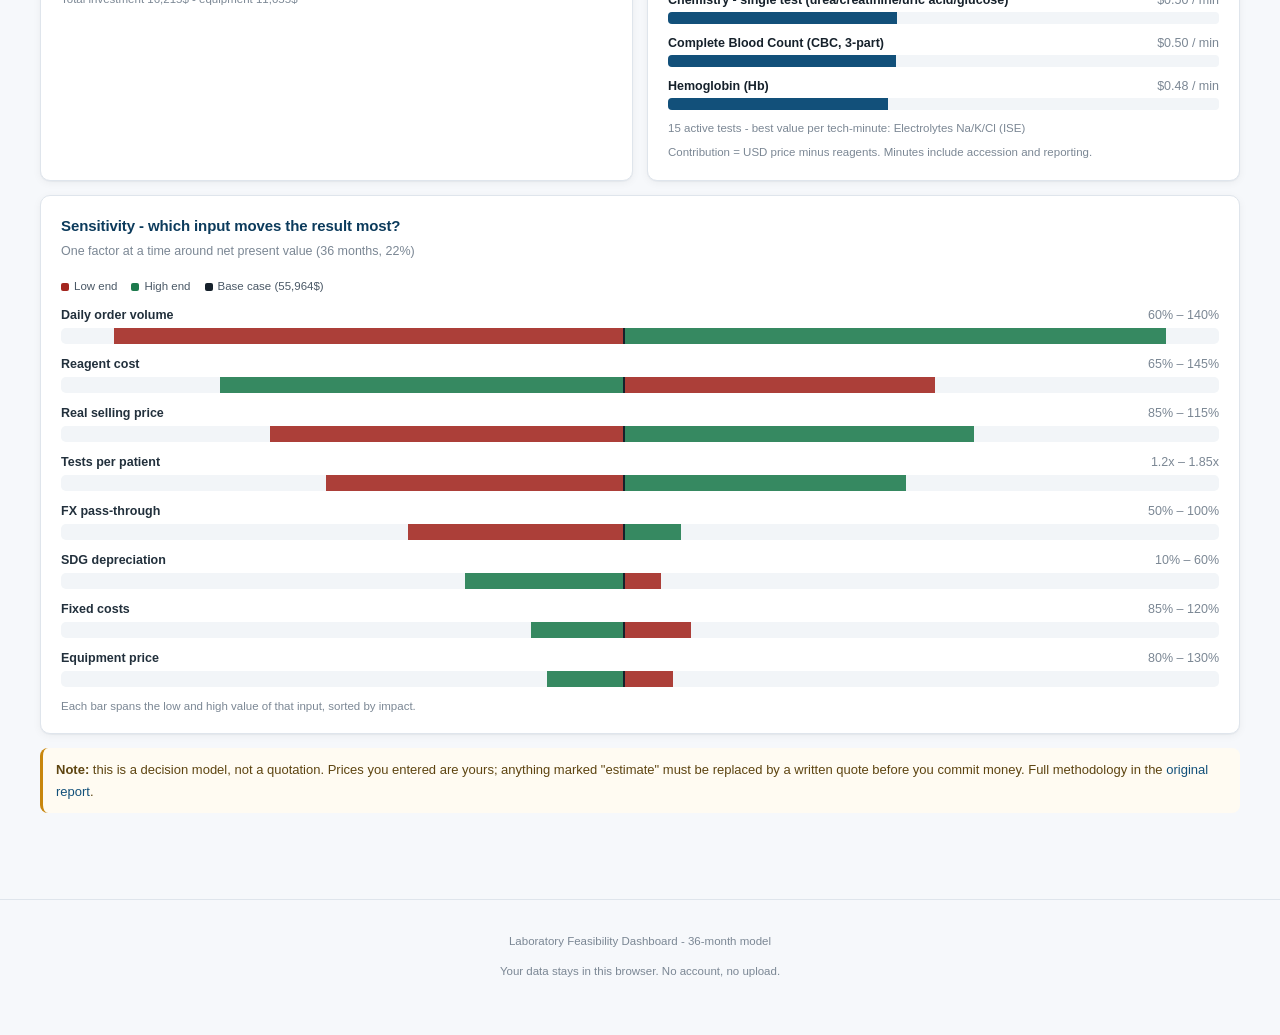
==== commit e7cd8ebe: "Quant upgrade: real FX exposure engine, Monte Carlo tab, price-ladder analysis - model.py: FX exposu" ====
--- a/index.html
+++ b/index.html
@@ -57,6 +57,7 @@
     <button role="tab" aria-selected="false" data-tab="opex">Monthly costs</button>
     <button role="tab" aria-selected="false" data-tab="assumptions">Assumptions</button>
     <button role="tab" aria-selected="false" data-tab="monthly">Monthly results</button>
+    <button role="tab" aria-selected="false" data-tab="quant">Risk &amp; Monte Carlo</button>
     <button role="tab" aria-selected="false" data-tab="plan">Feasibility study</button>
   </div>
 
@@ -381,8 +382,68 @@
     </div>
 
     <div class="card">
+      <h2>Uncertainty - what the Monte Carlo should draw</h2>
+      <p class="sub">Set how wide each driver should vary. A value of 0 removes that driver from the simulation.</p>
+      <div class="fields">
+        <div class="field">
+          <label for="d-vol">Demand volatility (sigma, lognormal)</label>
+          <input type="number" id="d-vol" data-dist="vol_sigma" min="0" max="0.8" step="0.01">
+          <span class="hint">0.22 = the 80% band is roughly 0.75x - 1.33x of your volume</span>
+        </div>
+        <div class="field">
+          <label for="d-fx">SDG depreciation: average per year</label>
+          <input type="number" id="d-fx" data-dist="fx_drift_mean" min="-0.3" max="1.5" step="0.01">
+        </div>
+        <div class="field">
+          <label for="d-fx-sigma">SDG depreciation: volatility</label>
+          <input type="number" id="d-fx-sigma" data-dist="fx_drift_sigma" min="0" max="0.6" step="0.01">
+        </div>
+        <div class="field">
+          <label for="d-price">Price realization volatility</label>
+          <input type="number" id="d-price" data-dist="price_sigma" min="0" max="0.4" step="0.005">
+          <span class="hint">Discounting and leakage beyond the fixed assumptions</span>
+        </div>
+        <div class="field">
+          <label for="d-vc">Reagent cost volatility</label>
+          <input type="number" id="d-vc" data-dist="vc_sigma" min="0" max="0.6" step="0.005">
+        </div>
+        <div class="field">
+          <label for="d-opex">Fixed cost volatility</label>
+          <input type="number" id="d-opex" data-dist="opex_sigma" min="0" max="0.4" step="0.005">
+        </div>
+        <div class="field">
+          <label for="d-tpp">Tests-per-patient volatility</label>
+          <input type="number" id="d-tpp" data-dist="tpp_sigma" min="0" max="0.5" step="0.005">
+        </div>
+        <div class="field">
+          <label for="d-pass">FX pass-through volatility</label>
+          <input type="number" id="d-pass" data-dist="pass_sigma" min="0" max="0.4" step="0.005">
+        </div>
+        <div class="field">
+          <label for="d-draws">Simulations to run</label>
+          <select id="d-draws" data-dist="draws">
+            <option value="500">500 (fast)</option>
+            <option value="2000">2,000 (recommended)</option>
+            <option value="5000">5,000 (slow, smoother)</option>
+            <option value="10000">10,000 (slowest)</option>
+          </select>
+        </div>
+        <div class="field">
+          <label for="d-seed">Random seed</label>
+          <input type="number" id="d-seed" data-dist="seed" min="1" step="1">
+          <span class="hint">Same seed = same draw sequence, so a rerun reproduces a result</span>
+        </div>
+      </div>
+    </div>
+
+    <div class="card">
       <h2>Additional cost percentages</h2>
       <div class="fields">
+        <div class="field">
+          <label for="reagent-fx">Cost of hard-currency access</label>
+          <input type="number" id="reagent-fx" data-bind="A.reagent_fx_beta" min="0" max="1" step="0.05">
+          <span class="hint">0 = reagent basket stays a pure USD cost. Raise it only if your distributor charges above spot when the pound falls.</span>
+        </div>
         <div class="field">
           <label for="freight">Freight and clearance (% of equipment)</label>
           <input type="number" id="freight" data-bind="freight" min="0" max="0.6" step="0.01">
@@ -449,6 +510,102 @@
     </div>
   </section>
 
+  <!-- ----------------------------------------------------------- tab: quant -->
+  <section data-panel="quant" hidden>
+    <div class="note info">
+      A single-point model (one volume, one price, one exchange rate) hides the real question:
+      <strong>what is the chance the outcome is worse than I think?</strong> This tab runs the whole
+      model thousands of times with your assumptions varied, and reports the distribution.
+      Change the widths in <a href="#" data-goto="assumptions">Assumptions</a>.
+    </div>
+
+    <section class="kpis" id="qkpis" aria-label="Monte Carlo results"></section>
+
+    <div class="card">
+      <div class="cardhead">
+        <h2>Simulation control</h2>
+        <button class="btn primary" id="btn-mc">Run simulation</button>
+      </div>
+      <p class="sub" id="mc-status">Runs automatically when you open this tab.</p>
+      <div class="tw only-wide">
+        <table class="tbl" id="mc-table">
+          <thead><tr><th>Measure</th><th class="num">10th percentile</th><th class="num">Median</th>
+            <th class="num">90th percentile</th><th class="num">What it means</th></tr></thead>
+          <tbody></tbody>
+        </table>
+      </div>
+      <div id="mc-cards" class="stack-cards"></div>
+    </div>
+
+    <div class="grid c2">
+      <div class="card">
+        <h2>Distribution of net present value</h2>
+        <p class="sub">Every simulation, 36 months, 22% discount rate</p>
+        <div id="ch-mc" class="chart tall"></div>
+        <p class="chart-note" id="mc-note"></p>
+      </div>
+      <div class="card">
+        <h2>What actually drives the result</h2>
+        <p class="sub">Rank correlation between each uncertain driver and NPV</p>
+        <div id="ch-mcrho"></div>
+        <p class="chart-note">The one-at-a-time tornado holds everything else fixed. This shows what matters when everything moves at once.</p>
+      </div>
+    </div>
+
+    <div class="card">
+      <h2>Exchange-rate exposure</h2>
+      <p class="sub">How the result moves as the pound slides, with disciplined repricing versus a slow list</p>
+      <div id="ch-fx" class="chart tall"></div>
+      <div class="legend">
+        <span><i style="background:#12507a"></i>Disciplined repricing (most of the move, short lag)</span>
+        <span><i style="background:#a3261f"></i>Slow list (55% passed through, 3-month lag)</span>
+      </div>
+      <p class="chart-note" id="fx-note"></p>
+    </div>
+
+    <div class="grid c2">
+      <div class="card">
+        <h2>Price required at each volume</h2>
+        <p class="sub">Average price per order that covers fixed costs, wages and service</p>
+        <div class="tw only-wide">
+          <table class="tbl" id="price-grid">
+            <thead><tr><th class="num">Orders/day</th><th class="num">Price needed</th>
+              <th class="num">Your average</th><th class="num">Headroom</th></tr></thead>
+            <tbody></tbody>
+          </table>
+        </div>
+        <div id="price-grid-cards" class="stack-cards"></div>
+      </div>
+
+      <div class="card">
+        <h2>Repricing policy</h2>
+        <p class="sub">Cost of letting the price list go stale</p>
+        <div class="tw only-wide">
+          <table class="tbl" id="repricing-table">
+            <thead><tr><th class="num">List age (months)</th><th class="num">NPV 22%</th>
+              <th class="num">Month-12 EBITDA</th><th class="num">Payback</th></tr></thead>
+            <tbody></tbody>
+          </table>
+        </div>
+        <div id="repricing-cards" class="stack-cards"></div>
+        <p class="chart-note" id="repricing-note"></p>
+      </div>
+    </div>
+
+    <div class="card">
+      <h2>Scenarios - full comparison</h2>
+      <p class="sub">Same inputs, three coherent futures</p>
+      <div class="tw only-wide">
+        <table class="tbl" id="quant-scenario-table">
+          <thead><tr><th>Scenario</th><th class="num">Y1 revenue</th><th class="num">Y1 EBITDA</th>
+            <th class="num">Y2 EBITDA</th><th class="num">Payback</th><th class="num">Cash needed</th>
+            <th class="num">NPV 22%</th><th class="num">Break-even</th></tr></thead>
+          <tbody></tbody>
+        </table>
+      </div>
+    </div>
+  </section>
+
   <section data-panel="plan" hidden>
     <div class="card">
       <h2>Study details - write them your way</h2>
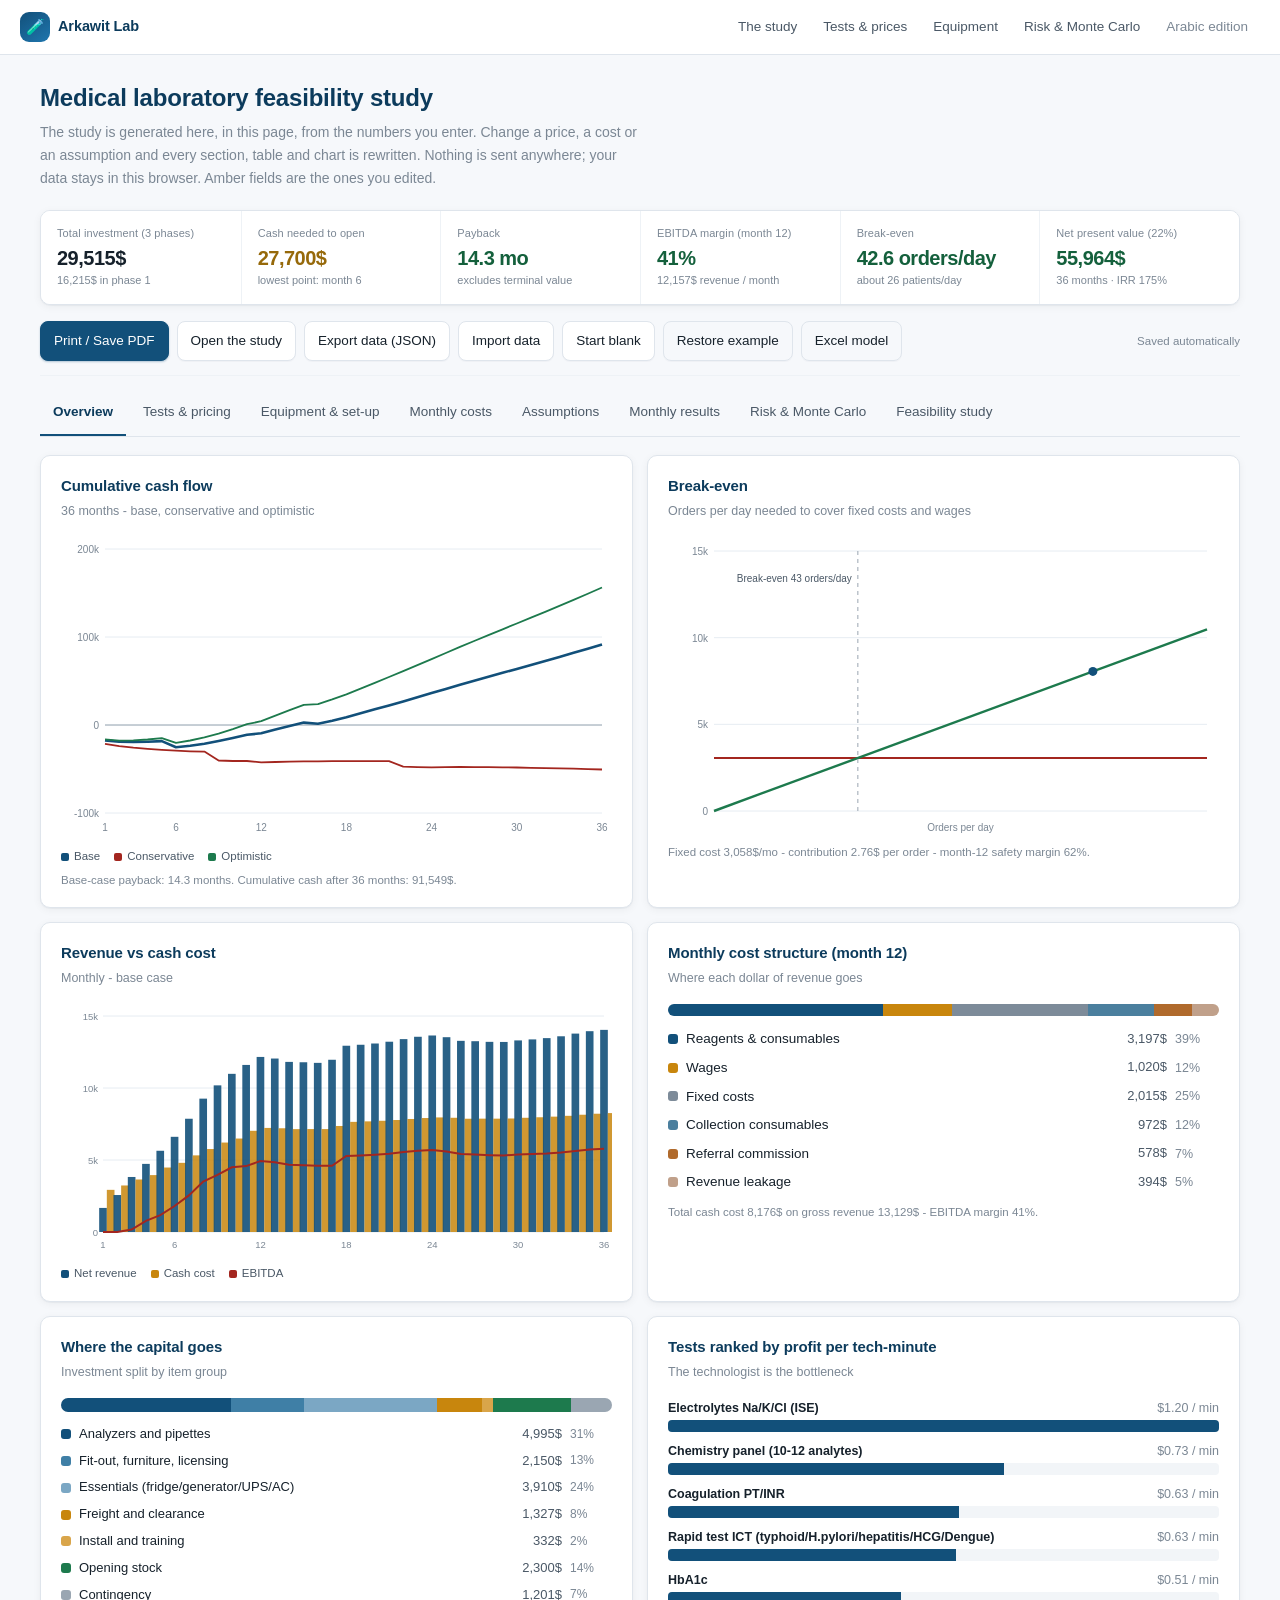
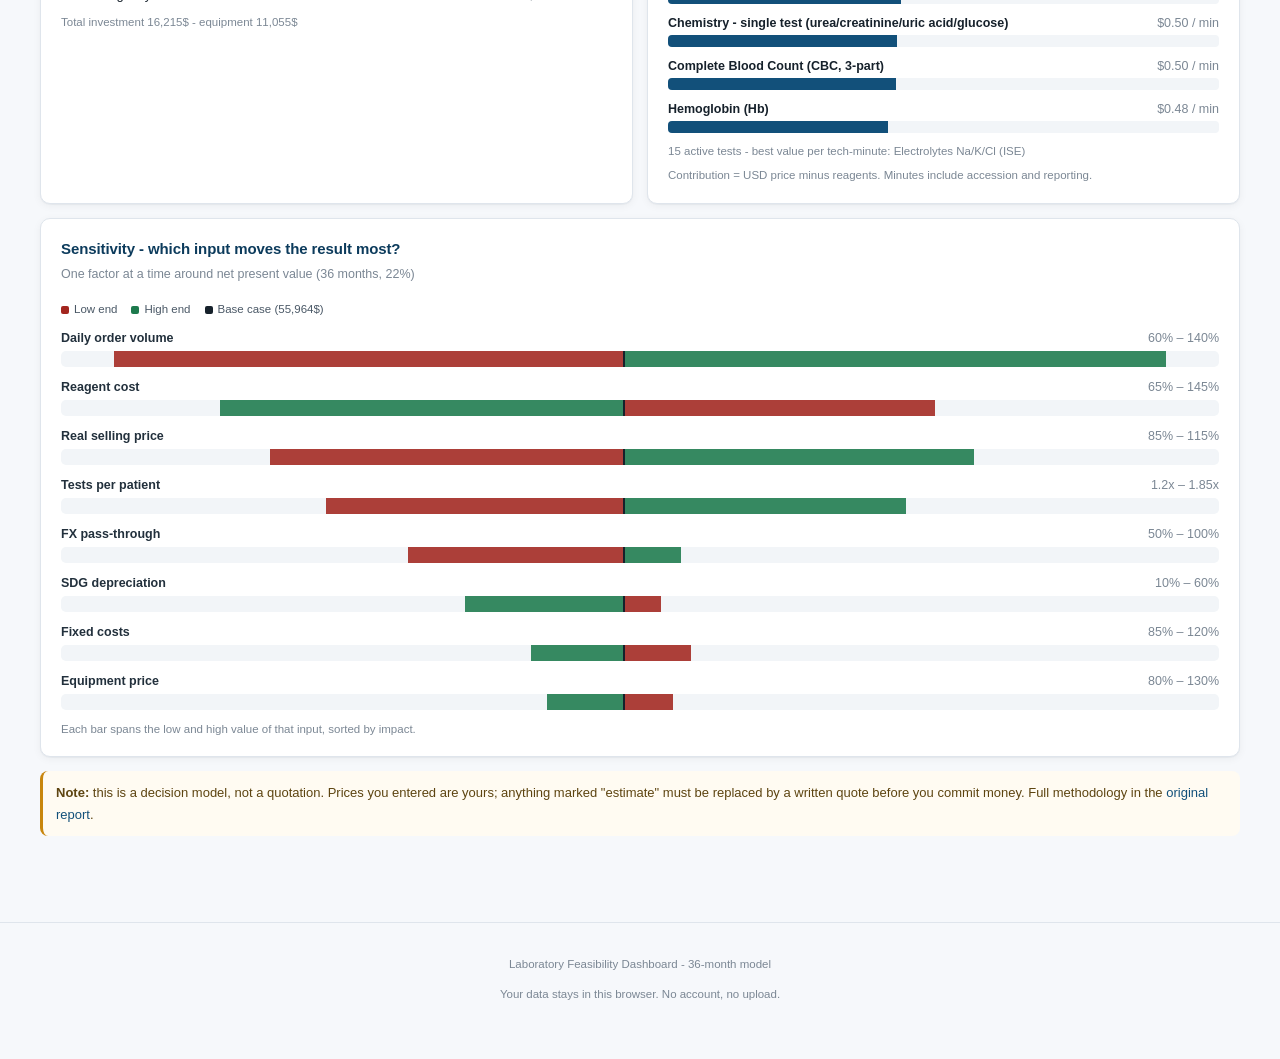
==== commit 7f384b23: "Make the study the product, not a PDF link - Feasibility-study tab is now a complete 12-section stud" ====
--- a/index.html
+++ b/index.html
@@ -14,20 +14,21 @@
 <header class="topbar">
   <a class="brand" href="index.html"><span class="logo" aria-hidden="true">🧪</span><span class="brandtxt">Arkawit Lab</span></a>
   <nav class="topnav">
-    <a href="index.html" class="on">Dashboard</a>
-    <a href="#plan" id="nav-plan">Feasibility study</a>
-    <a href="study.html">Original report (AR)</a>
-    <a href="out/دراسة_جدوى_معمل_طبي_الخرطوم.pdf" download>PDF (AR)</a>
-    <a href="out/نموذج_المعمل_القابل_للتعديل.xlsx" download>Excel</a>
+    <a href="#plan" id="nav-plan" class="on">The study</a>
+    <a href="#tests" data-goto="tests">Tests &amp; prices</a>
+    <a href="#capex" data-goto="capex">Equipment</a>
+    <a href="#quant" data-goto="quant">Risk &amp; Monte Carlo</a>
+    <a href="study.html" class="quiet">Arabic edition</a>
   </nav>
 </header>
 
 <main class="wrap">
 
   <div class="pagehead">
-    <h1>Laboratory Feasibility Dashboard</h1>
-    <p>Change any number below and every metric and chart updates instantly. Your data stays in this
-       browser only - nothing is sent anywhere. Amber fields are the ones you edited.</p>
+    <h1>Medical laboratory feasibility study</h1>
+    <p>The study is generated here, in this page, from the numbers you enter. Change a price, a
+       cost or an assumption and every section, table and chart is rewritten. Nothing is sent
+       anywhere; your data stays in this browser. Amber fields are the ones you edited.</p>
   </div>
 
   <div class="note info" id="empty-hint" hidden>
@@ -42,11 +43,13 @@
 
   <div class="toolbar">
     <button class="btn primary" id="btn-print">Print / Save PDF</button>
+    <button class="btn" id="btn-study">Open the study</button>
     <button class="btn" id="btn-json">Export data (JSON)</button>
     <button class="btn" id="btn-load">Import data</button>
     <button class="btn" id="btn-empty">Start blank</button>
     <button class="btn ghost" id="btn-reset">Restore example</button>
     <input type="file" id="file-input" accept="application/json" class="visually-hidden">
+    <a class="btn ghost" href="out/نموذج_المعمل_القابل_للتعديل.xlsx" download>Excel model</a>
     <span class="pill" id="save-state" style="margin-inline-start:auto">Saved automatically</span>
   </div>
 
@@ -607,9 +610,15 @@
   </section>
 
   <section data-panel="plan" hidden>
-    <div class="card">
-      <h2>Study details - write them your way</h2>
-      <p class="sub">Every field is free text and optional. What you type appears in the report below.</p>
+    <div class="note info">
+      This <strong>is</strong> the study. Everything below is generated in your browser from the
+      numbers on the other tabs — there is nothing to download to read it. Edit a field, come
+      back, and the study rewrites itself. Print it or save it as a PDF when you want a copy.
+    </div>
+
+    <div class="card">
+      <h2>Study details</h2>
+      <p class="sub">Free text, all optional. What you type appears in the study below.</p>
       <div class="fields">
         <div class="field"><label for="plan-name">Project / study name</label>
           <input type="text" id="plan-name" placeholder="e.g. Arkawit Medical Lab"></div>
@@ -627,7 +636,7 @@
     </div>
 
     <div class="card">
-      <h2>Analysis - in your words</h2>
+      <h2>Analysis in your words</h2>
       <div class="fields" style="grid-template-columns:1fr">
         <div class="field"><label for="plan-strengths">Strengths</label>
           <textarea id="plan-strengths" rows="3" placeholder="What makes it work"></textarea></div>
@@ -639,11 +648,14 @@
     </div>
 
     <div class="card reportcard">
-      <h2 style="display:flex;justify-content:space-between;align-items:center;gap:8px;flex-wrap:wrap">
-        <span>Final draft</span>
-        <button class="btn sm primary" id="btn-print-report">Print / Save PDF</button>
-      </h2>
-      <p class="sub">Rebuilt automatically from the numbers above. Print or export to PDF.</p>
+      <div class="cardhead">
+        <h2>The study <span class="pill" id="study-count"></span></h2>
+        <span style="display:flex;gap:6px;flex-wrap:wrap">
+          <button class="btn sm" id="btn-study-html">Download as one file</button>
+          <button class="btn sm primary" id="btn-print-report">Print / Save PDF</button>
+        </span>
+      </div>
+      <p class="sub">12 sections, every table and chart rebuilt from the numbers you entered.</p>
       <div id="report-host" class="report"></div>
     </div>
   </section>
--- a/assets/app.css
+++ b/assets/app.css
@@ -982,3 +982,158 @@
 html[dir="ltr"] #opex-table td input.wide { text-align: left; }
 html[dir="ltr"] .tcard-h { justify-content: space-between; }
 html[dir="ltr"] .tcard-f { flex-direction: row; }
+
+/* ==========================================================================
+   In-browser study (report-host): the website IS the deliverable
+   ========================================================================== */
+.rpt-toc {
+  display: flex;
+  flex-wrap: wrap;
+  gap: 6px 14px;
+  margin: 4px 0 20px;
+  padding: 12px 14px;
+  border: 1px solid var(--line);
+  border-radius: var(--radius-sm);
+  background: #fafbfd;
+  font-size: 12.5px;
+}
+.rpt-toc a { color: var(--navy); white-space: nowrap; }
+.rpt-toc a:hover { text-decoration: underline; }
+
+.report h2 { scroll-margin-top: 72px; }
+.report table.tbl { margin: 10px 0 14px; }
+.report table.tbl th, .report table.tbl td { white-space: normal; }
+.report .rpt-kpis { margin: 16px 0 18px; }
+.report h3 { margin: 18px 0 6px; }
+
+.rpt-callout {
+  border-inline-start: 3px solid var(--navy);
+  background: #f2f7fb;
+  border-radius: var(--radius-sm);
+  padding: 10px 13px;
+  font-size: 13px;
+  line-height: 1.65;
+  color: #23445c;
+  margin: 12px 0;
+}
+
+/* tornado (one-at-a-time sensitivity) drawn inside the study */
+.torn { margin: 0 0 12px; }
+.torn-h {
+  display: flex;
+  justify-content: space-between;
+  gap: 10px;
+  font-size: 12.5px;
+  color: var(--ink-2);
+  margin-bottom: 3px;
+}
+.torn-h span:first-child { font-weight: 600; color: var(--ink); }
+.torn-h span:last-child { font-variant-numeric: tabular-nums; color: var(--ink-3); }
+.torn-bar {
+  position: relative;
+  height: 15px;
+  background: #f2f5f8;
+  border-radius: 4px;
+  overflow: hidden;
+}
+.torn-bar i { position: absolute; top: 0; bottom: 0; opacity: .9; }
+.torn-bar u {
+  position: absolute;
+  top: -2px; bottom: -2px;
+  width: 2px;
+  background: #16212b;
+  text-decoration: none;
+}
+.torn-f {
+  display: flex;
+  justify-content: space-between;
+  font-size: 11px;
+  color: var(--ink-3);
+  font-variant-numeric: tabular-nums;
+  margin-top: 2px;
+}
+
+/* printing the study on its own */
+@media print {
+  body.print-report .report { font-size: 11.5px; }
+  body.print-report .report .tw { overflow: visible; }
+  body.print-report .report table.tbl { page-break-inside: auto; font-size: 10.5px; }
+  body.print-report .report tr { page-break-inside: avoid; }
+  body.print-report .report h2 { page-break-before: auto; page-break-after: avoid; }
+  body.print-report .report .rpt-toc { display: none; }
+}
+
+/* header nav: the study is the primary destination */
+.topnav a.quiet { color: var(--ink-3); font-weight: 500; }
+.topnav a.quiet:hover { color: var(--navy); }
+@media (max-width: 760px) {
+  .topnav a[data-goto="capex"] { display: none; }
+}
+
+/* -------------------------------------------------------------------- print
+   Two print modes:
+   - plain Ctrl/Cmd+P → the dashboard prints as it looks
+   - "Print / Save PDF" → only the study prints, everything else hidden
+   --------------------------------------------------------------------- */
+@media print {
+  @page { size: A4; margin: 14mm 12mm; }
+
+  /* the app chrome never belongs on paper */
+  .topbar, .toolbar, .tabs, .foot, #empty-hint,
+  .pagehead, .kpis:not(.rpt-kpis), .note:not(.rpt-callout) { display: none !important; }
+
+  body { background: #fff !important; }
+  .wrap { max-width: none; padding: 0; }
+
+  body.print-report [data-panel]:not([data-panel="plan"]) { display: none !important; }
+  body.print-report [data-panel="plan"] > .card:not(.reportcard) { display: none !important; }
+  body.print-report .reportcard {
+    border: 0; box-shadow: none; padding: 0; margin: 0;
+  }
+  body.print-report .reportcard > .cardhead,
+  body.print-report .reportcard > .sub { display: none !important; }
+
+  .report { border-top: 0; margin: 0; padding: 0; font-size: 11px; }
+  .report h1 { font-size: 20px; }
+  .report h2 {
+    font-size: 14px;
+    margin: 16px 0 6px;
+    page-break-after: avoid;
+    break-after: avoid;
+  }
+  .report h3 { font-size: 12px; page-break-after: avoid; break-after: avoid; }
+  .report p { font-size: 11px; line-height: 1.55; text-align: justify; }
+  .report .rpt-toc { display: none; }
+  .report .rpt-kpis {
+    display: grid;
+    grid-template-columns: repeat(6, 1fr);
+    page-break-inside: avoid;
+    break-inside: avoid;
+  }
+  .report .rk b { font-size: 12.5px; }
+  .report .rk span { font-size: 9px; }
+  .report .tw { overflow: visible; }
+  .report table.tbl { font-size: 9px; page-break-inside: auto; }
+  .report table.tbl th, .report table.tbl td { padding: 3px 5px; }
+  .report tr, .report .torn, .report figure { page-break-inside: avoid; break-inside: avoid; }
+  .report thead { display: table-header-group; }
+  /* let each chart size itself: the report draws an SVG for FX and a div-based
+     histogram, and a fixed height clips one of them into the caption */
+  .report .chart { height: auto !important; min-height: 150px; page-break-inside: avoid; }
+  .report .chart svg { max-height: 190px; }
+  .report .grid.c2 { grid-template-columns: 1fr 1fr; }
+  .rpt-callout { page-break-inside: avoid; }
+  a { color: inherit; text-decoration: none; }
+}
+
+/* the in-page study on a phone: tables scroll, headings stay tight */
+@media (max-width: 640px) {
+  .report .rpt-kpis { grid-template-columns: repeat(2, 1fr); }
+  .report .rpt-toc { display: grid; grid-template-columns: minmax(0, 1fr); font-size: 12px; padding: 10px; }
+  .report .rpt-toc a { white-space: normal; }
+  .report table.tbl { font-size: 11px; }
+  .report table.tbl th, .report table.tbl td { padding: 6px 7px; }
+  .report .tw { margin: 0 -6px; padding: 0 6px; }
+  .report .grid.c2 { display: block; }
+  .report .chart { height: 200px; }
+}
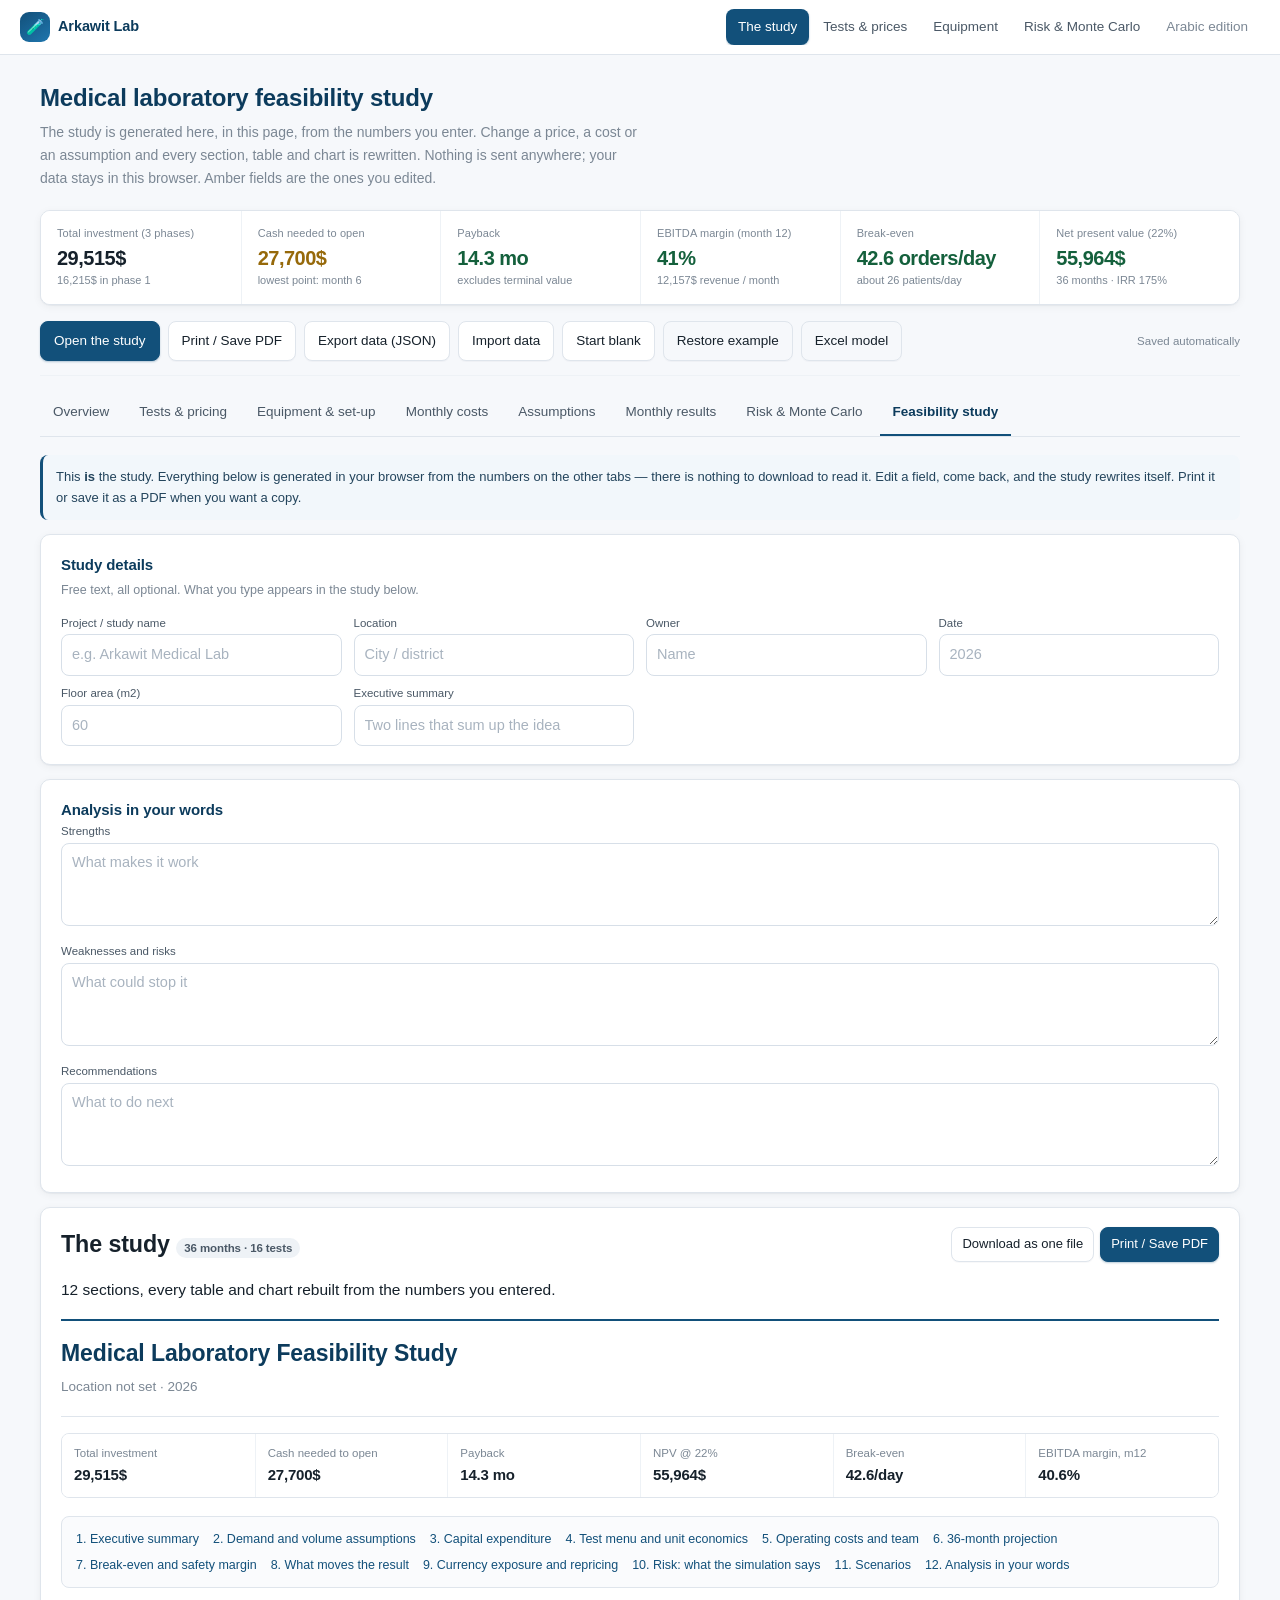
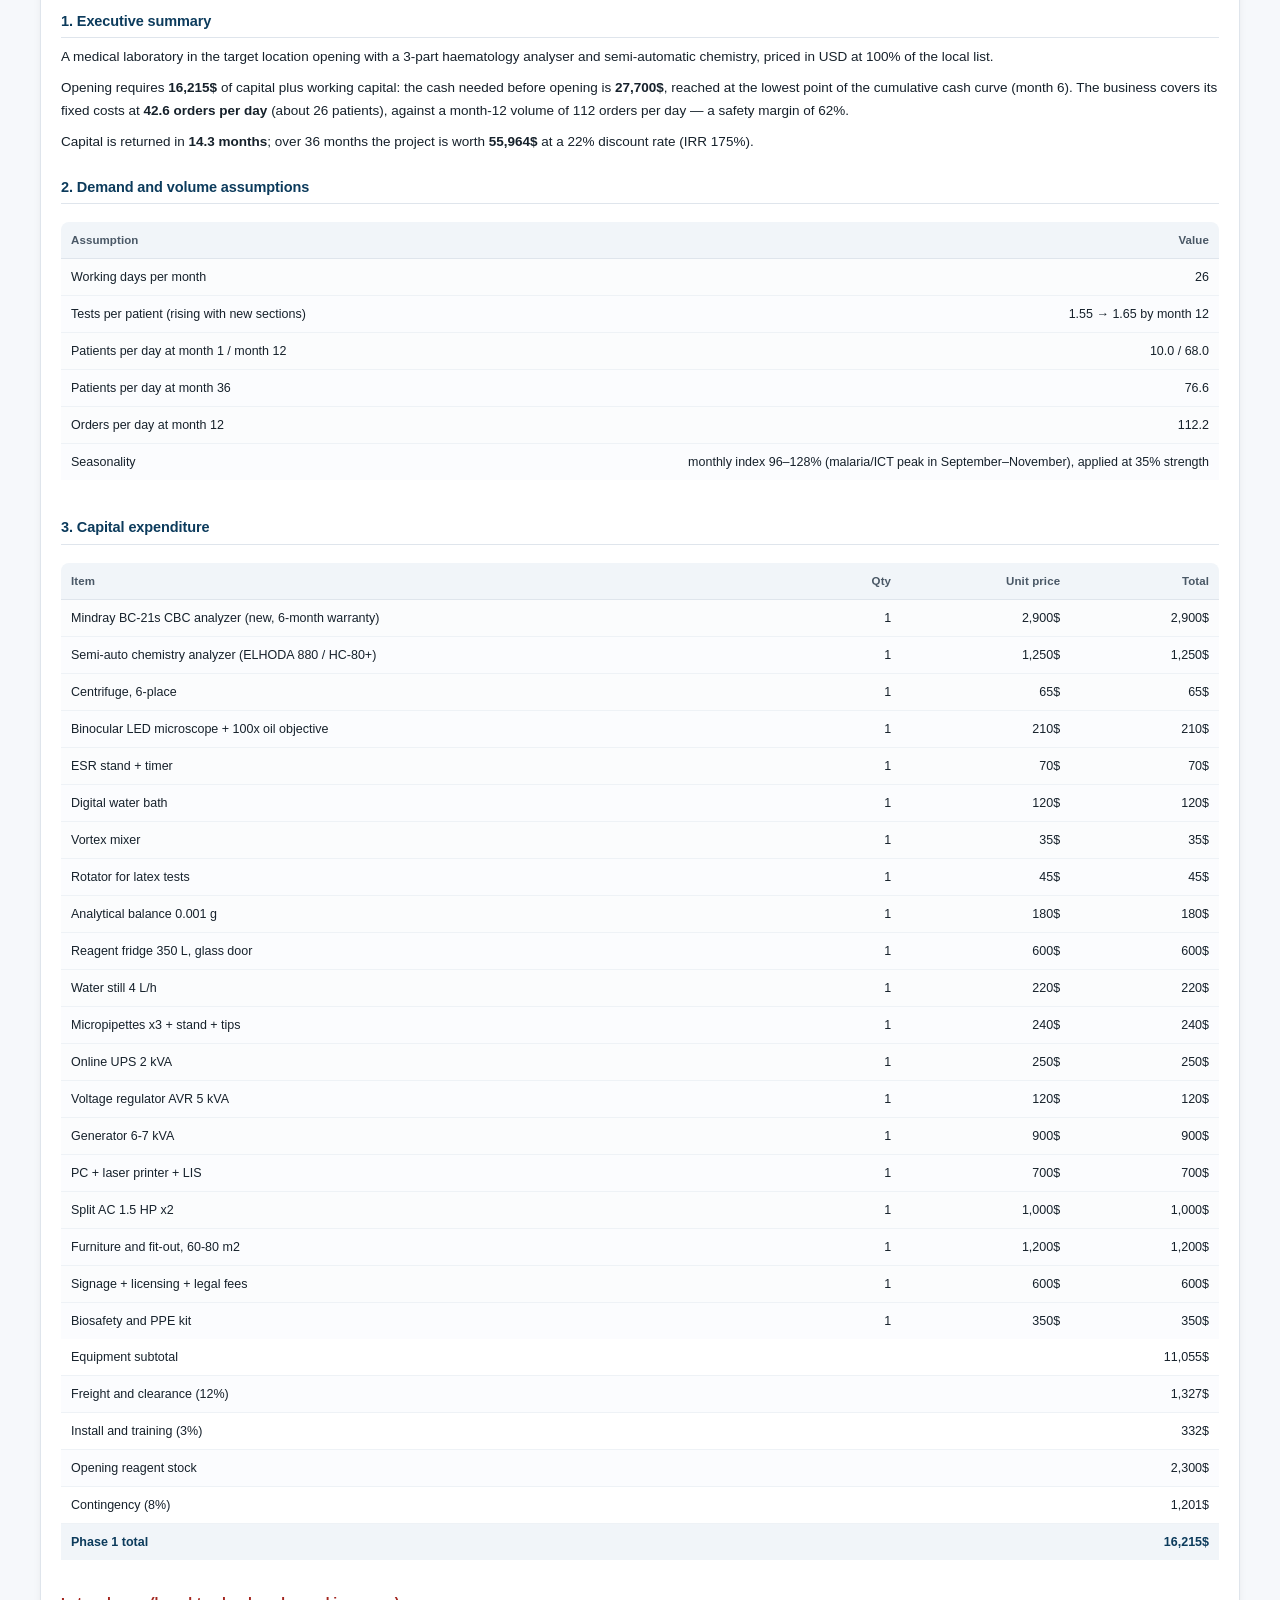
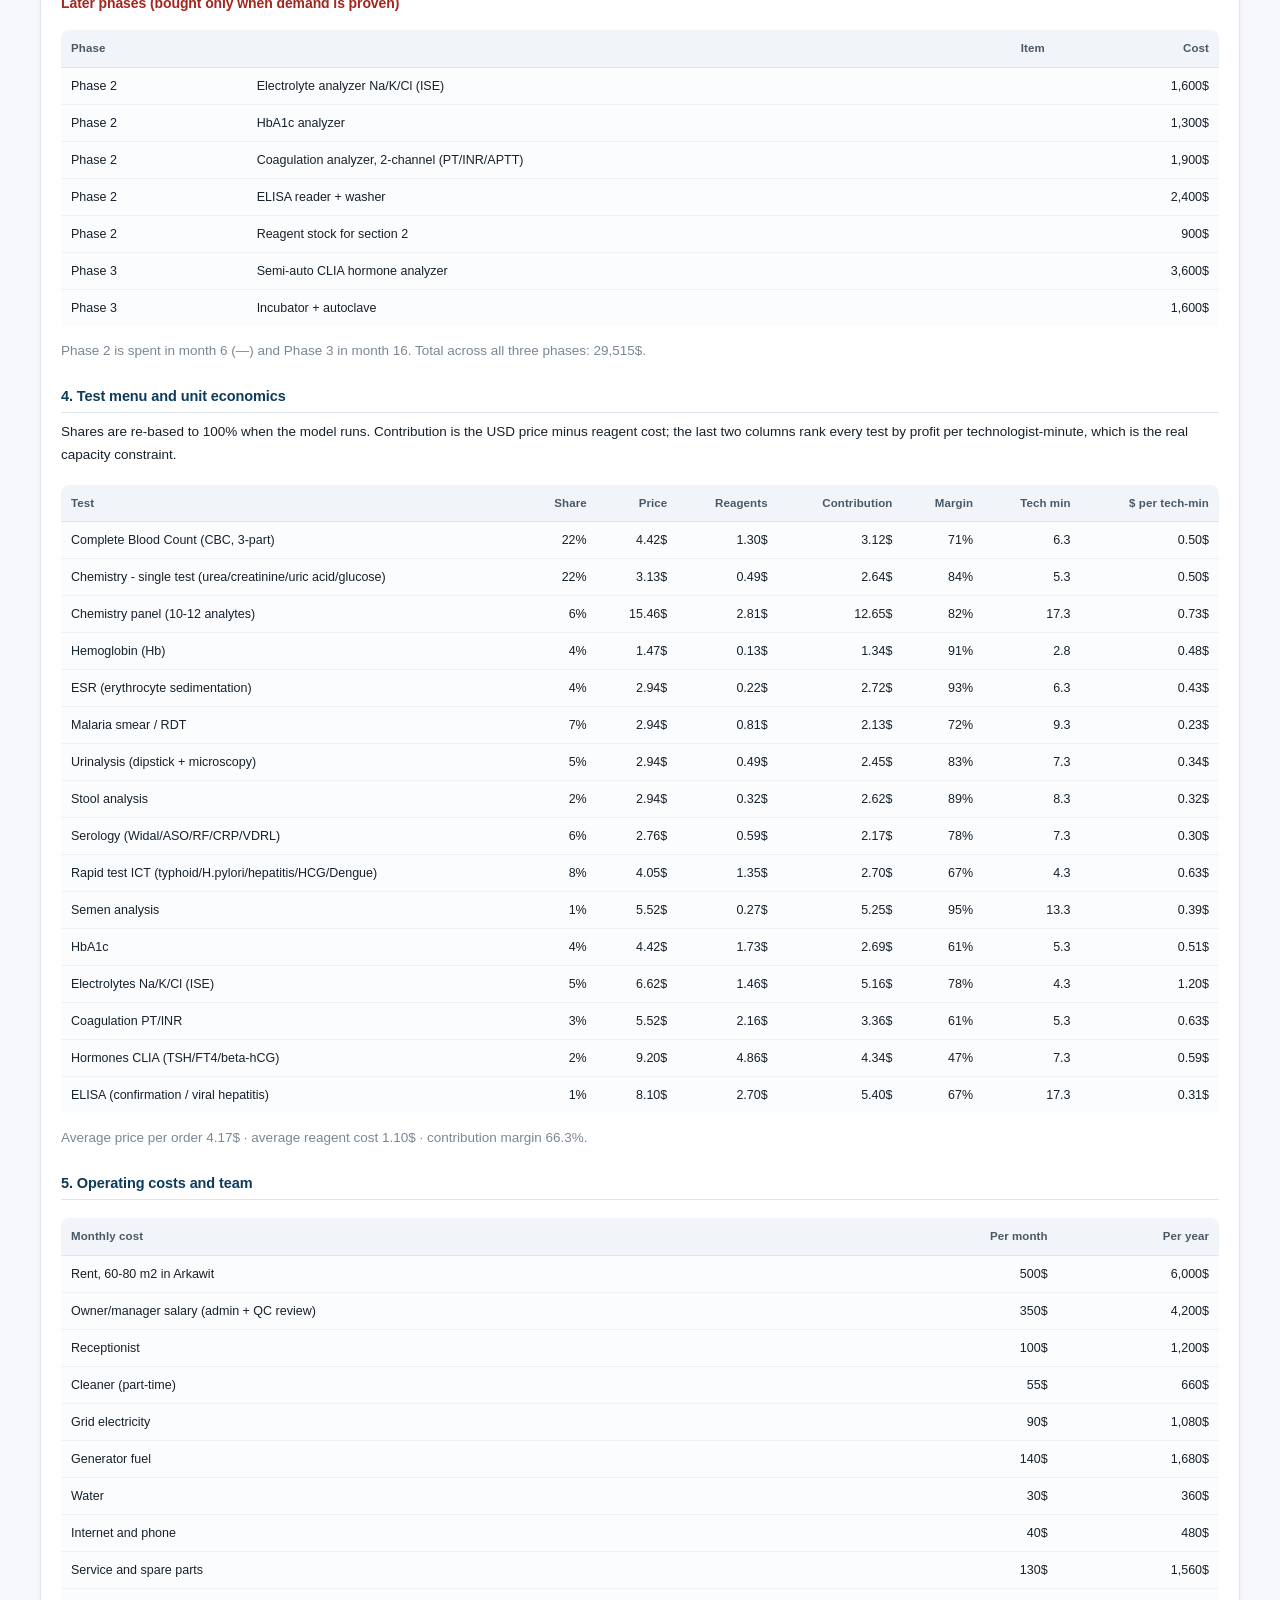
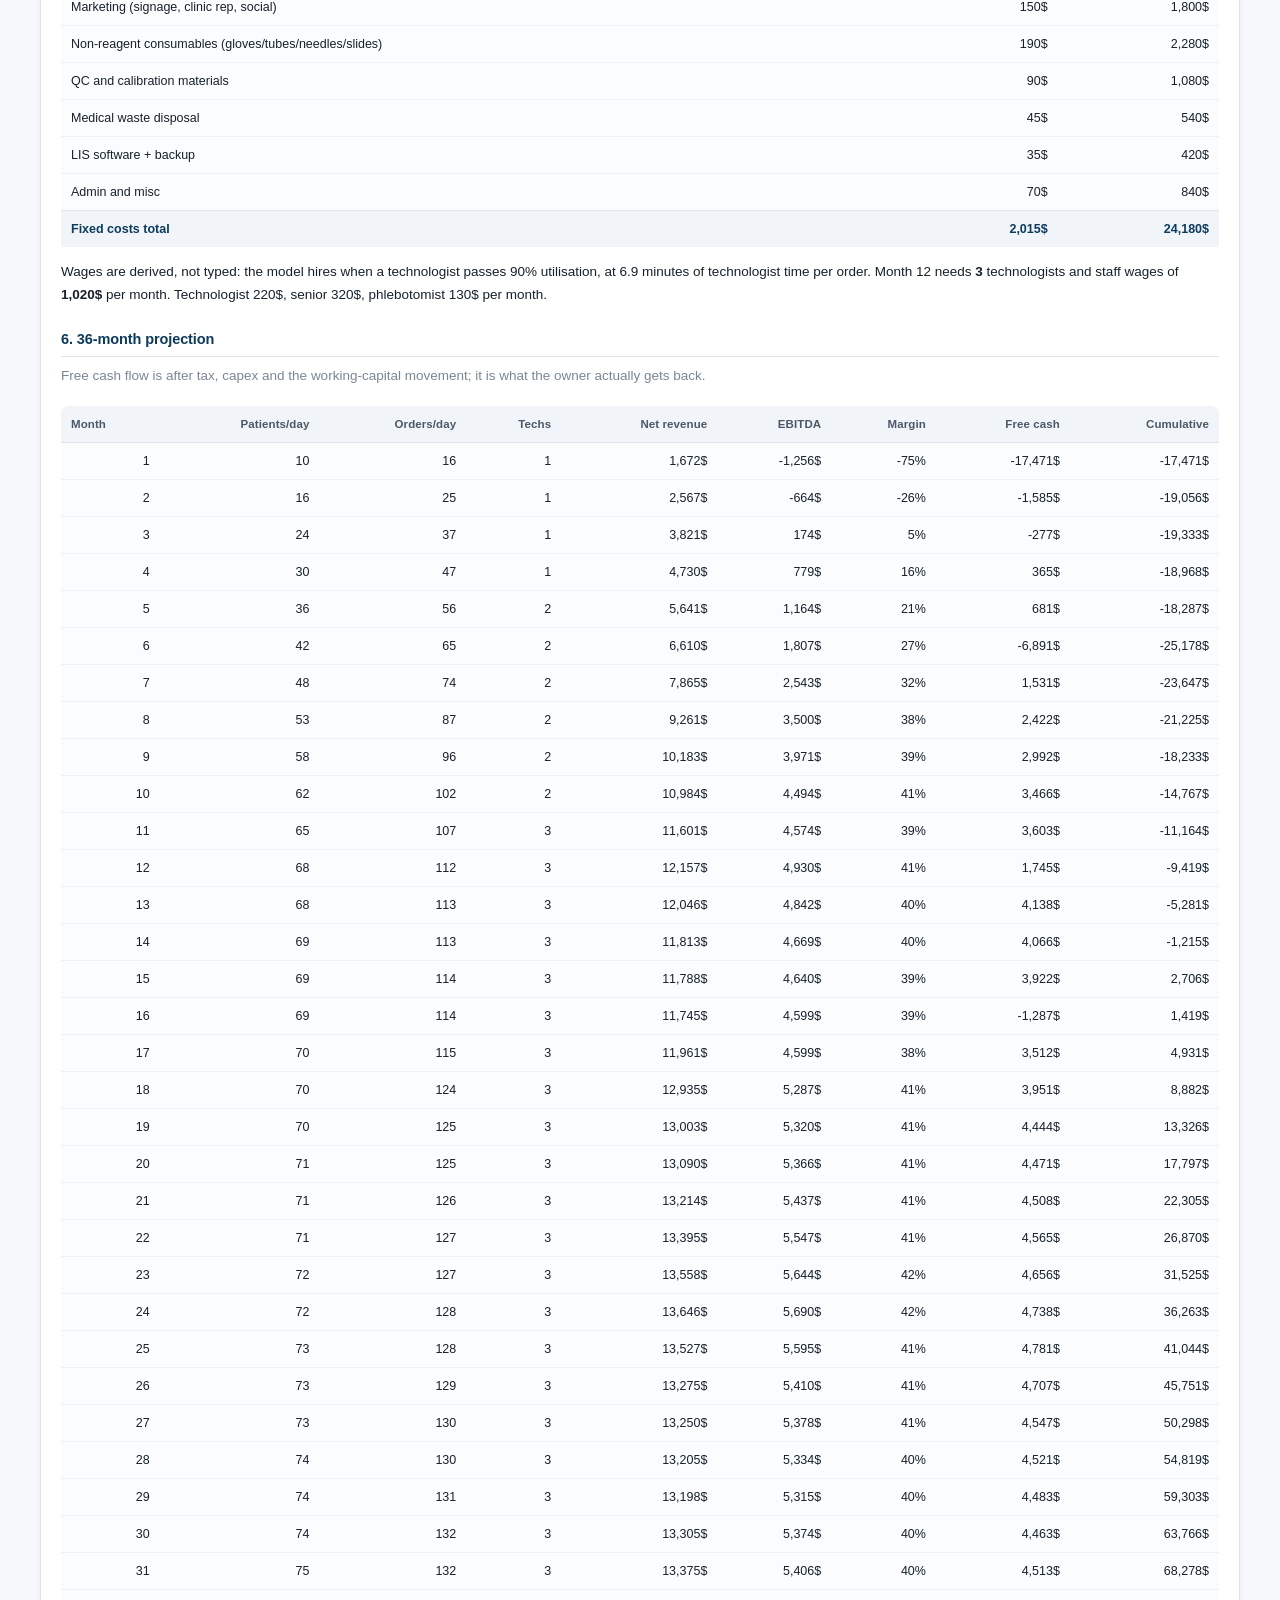
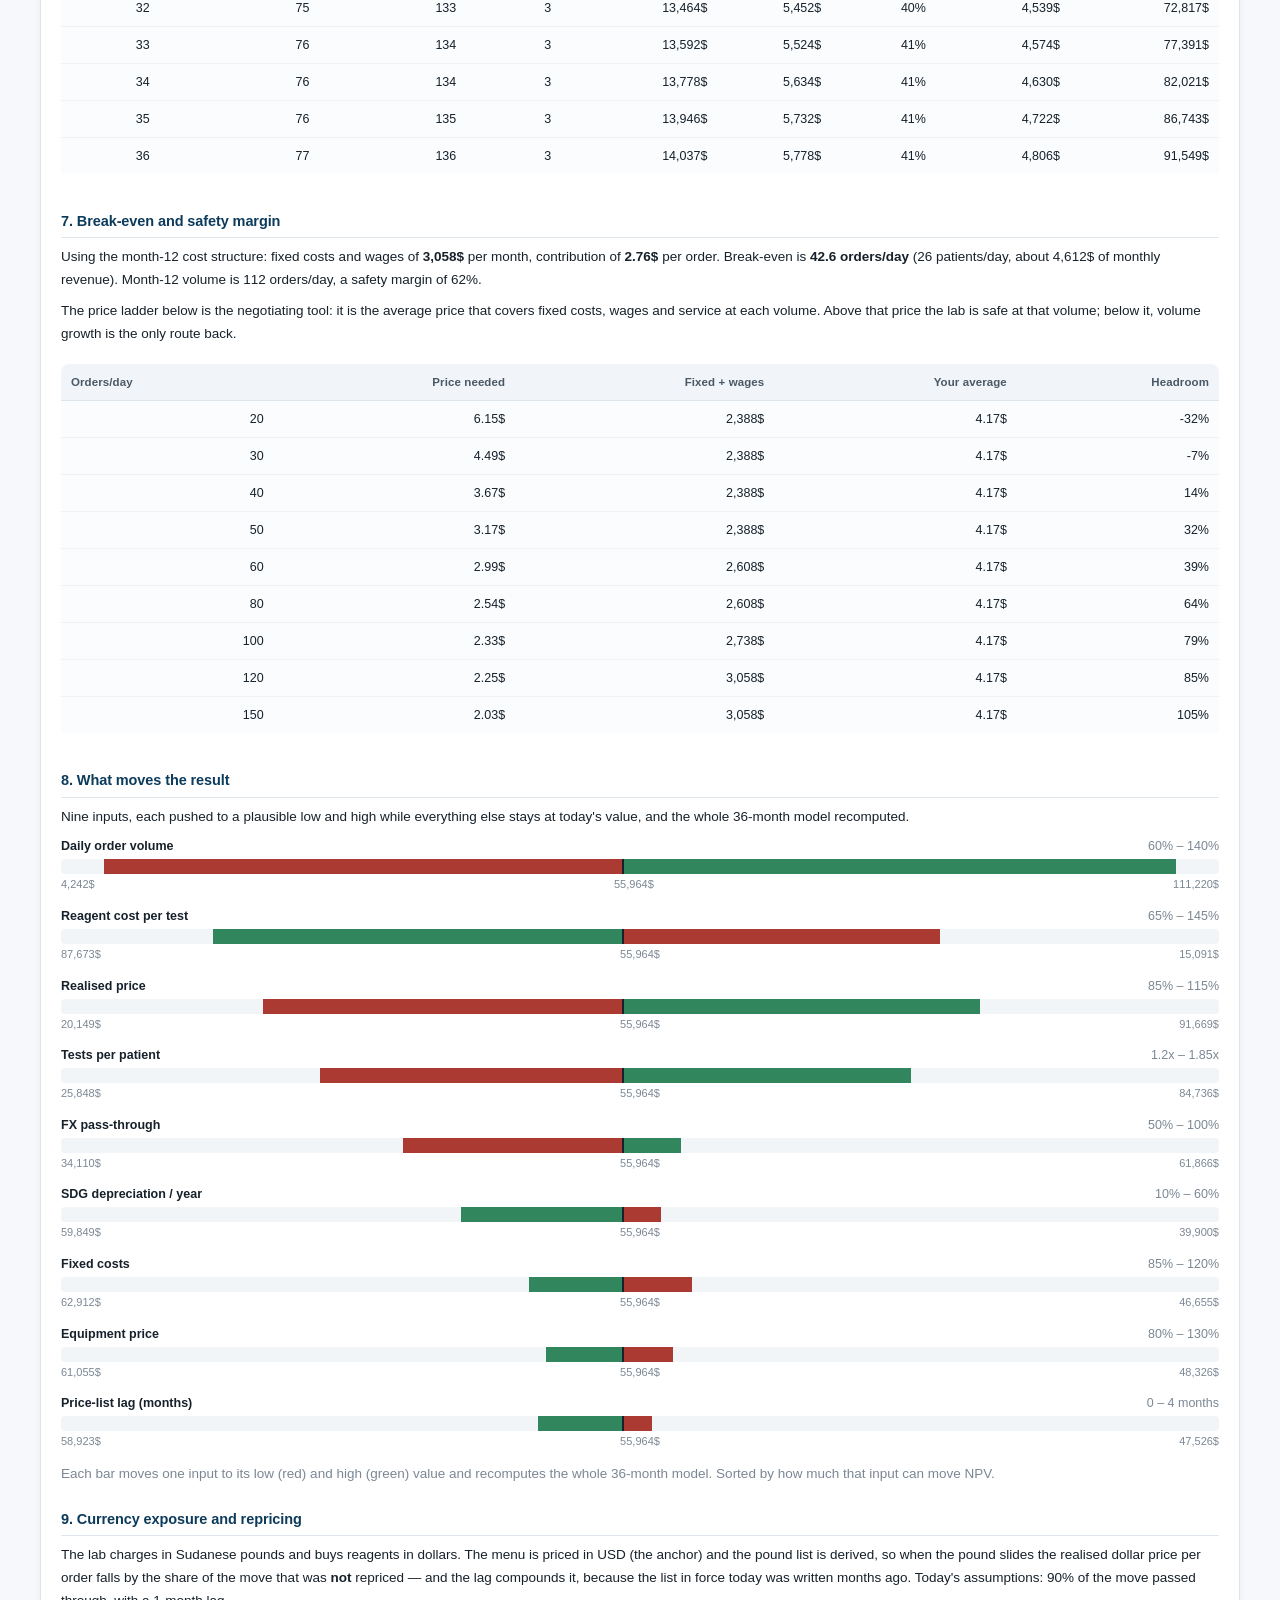
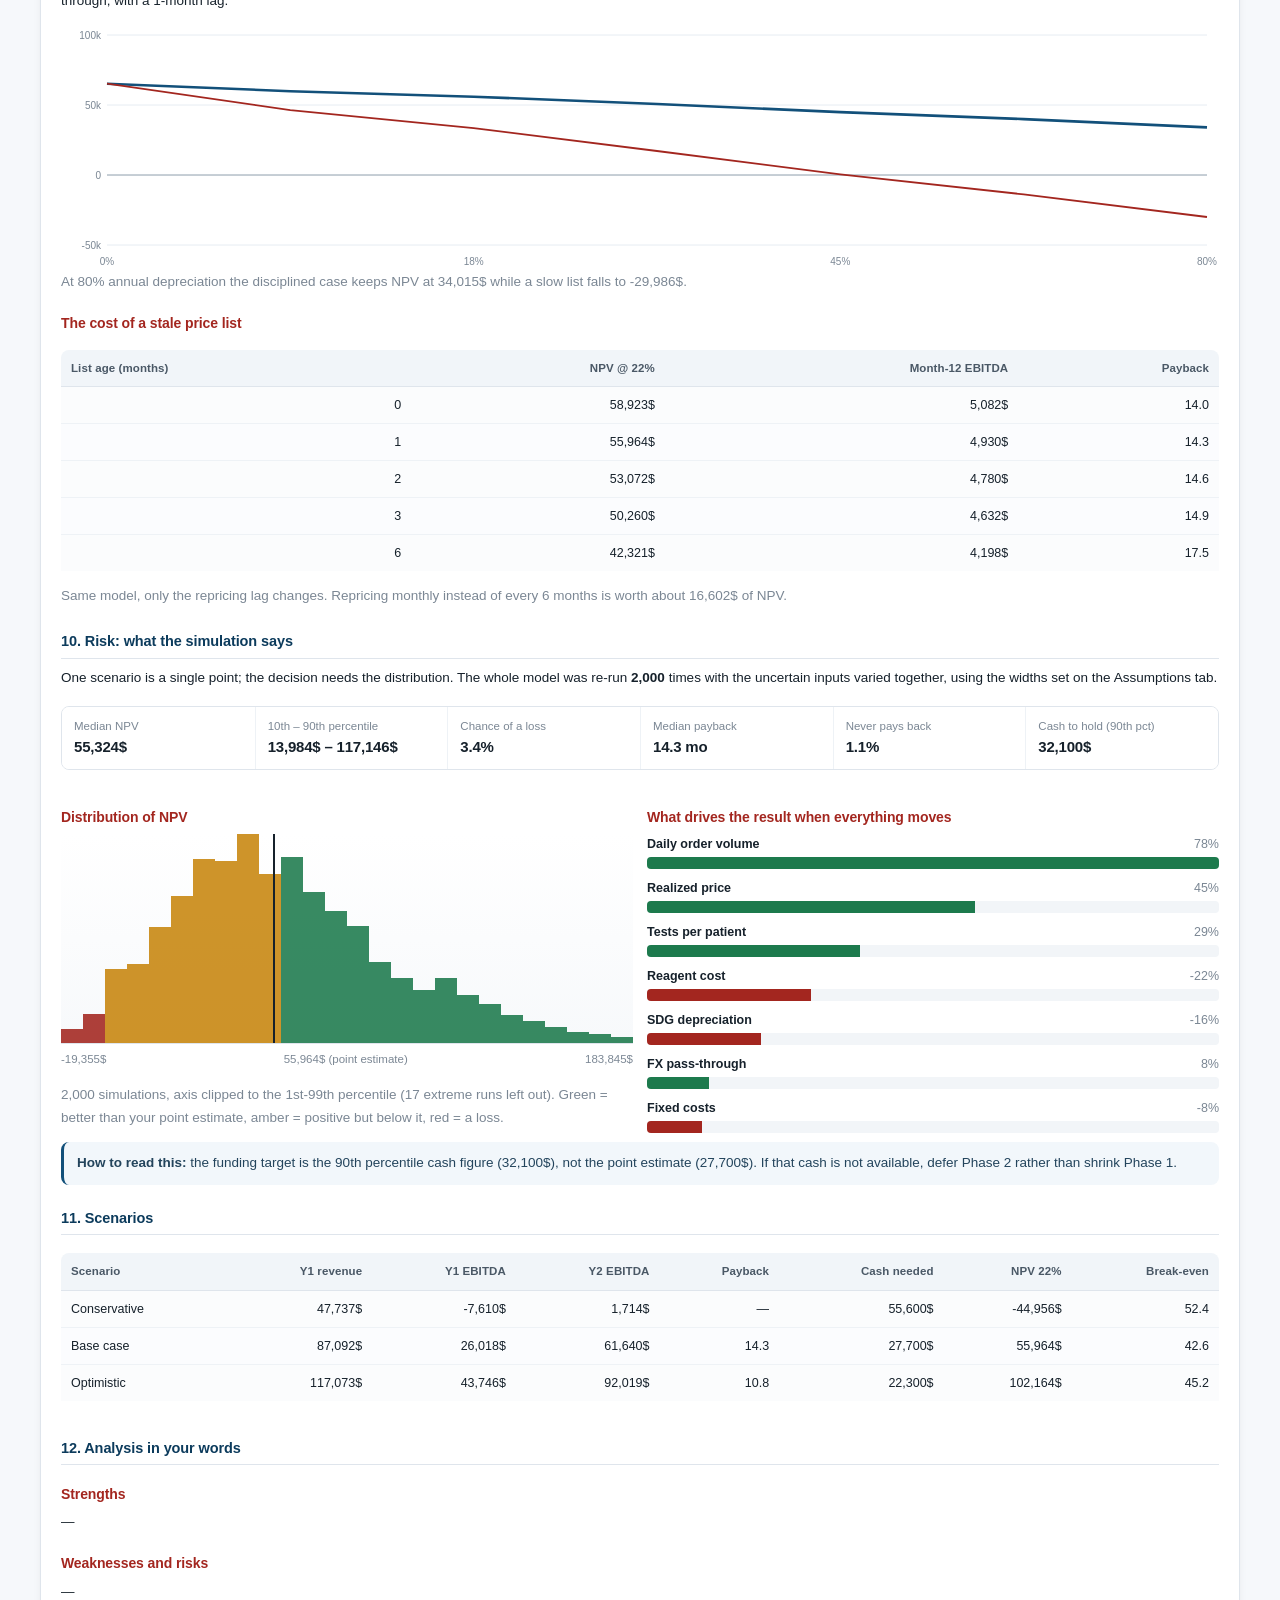
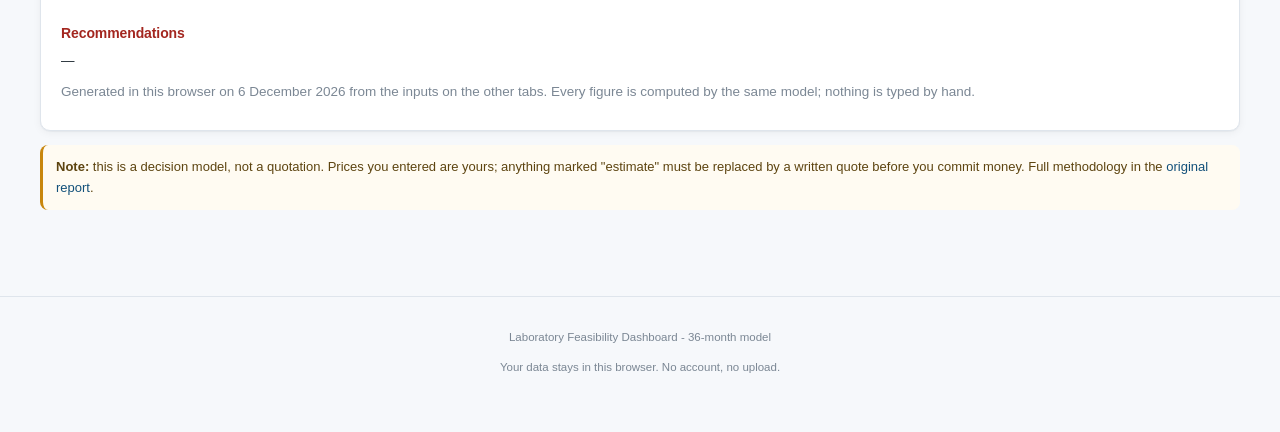
==== commit 59ca380c: "Open on the study; deep links switch tabs - default landing is the study (the deliverable); #tests/#" ====
--- a/index.html
+++ b/index.html
@@ -42,8 +42,8 @@
   <section class="kpis" id="kpis" aria-label="Key metrics"></section>
 
   <div class="toolbar">
-    <button class="btn primary" id="btn-print">Print / Save PDF</button>
-    <button class="btn" id="btn-study">Open the study</button>
+    <button class="btn primary" id="btn-study">Open the study</button>
+    <button class="btn" id="btn-print">Print / Save PDF</button>
     <button class="btn" id="btn-json">Export data (JSON)</button>
     <button class="btn" id="btn-load">Import data</button>
     <button class="btn" id="btn-empty">Start blank</button>
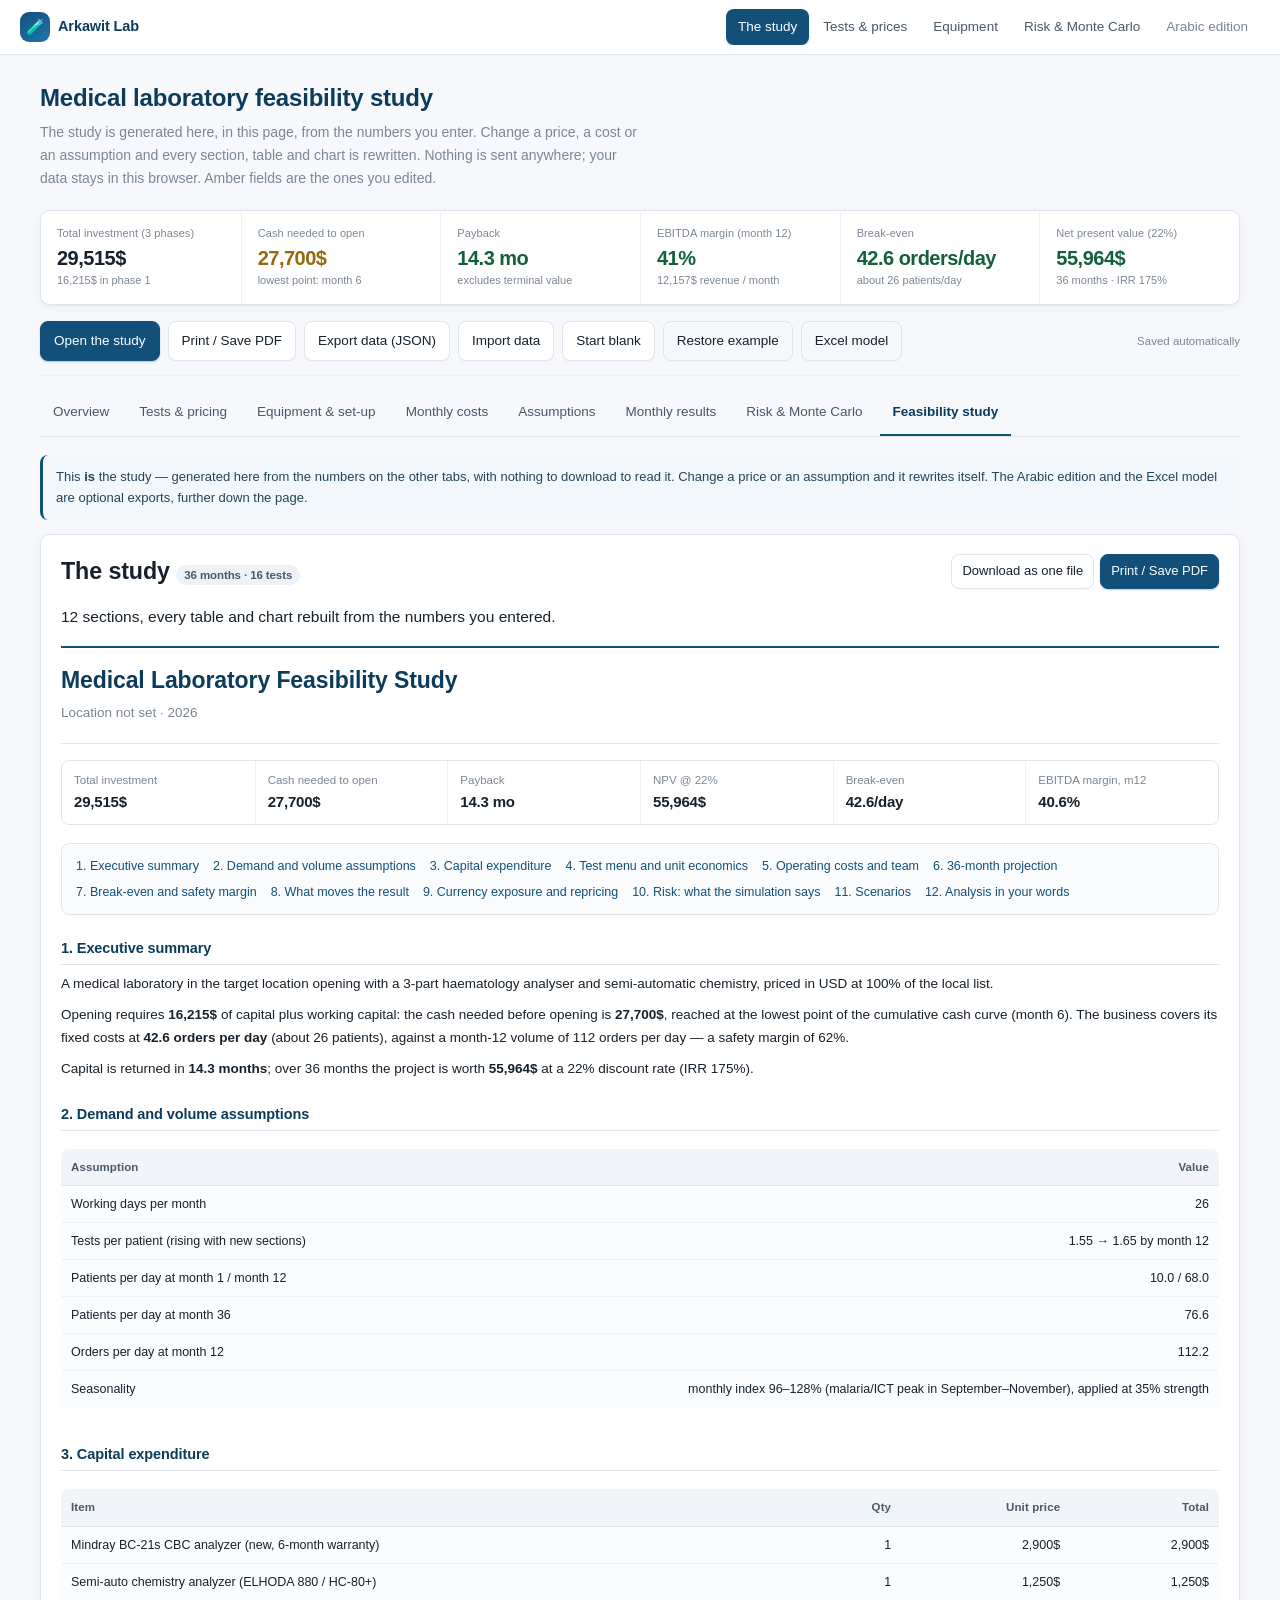
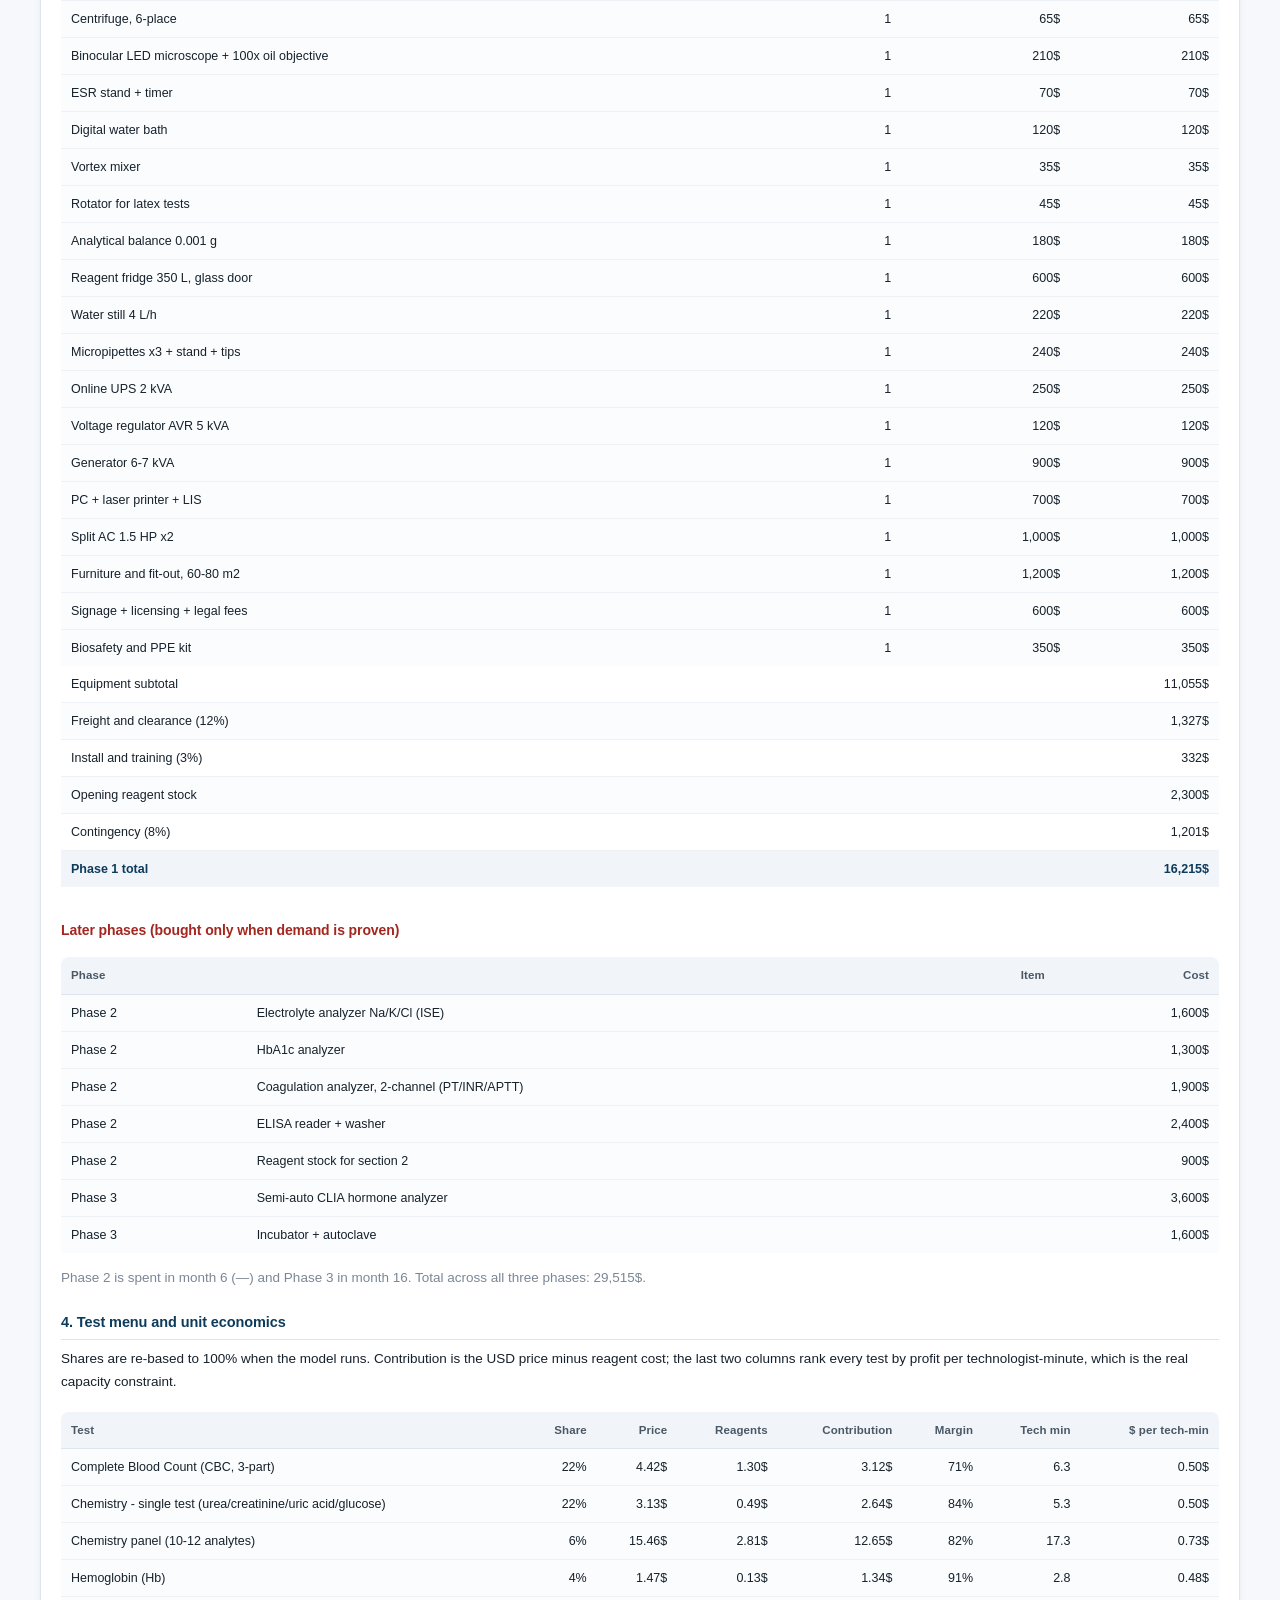
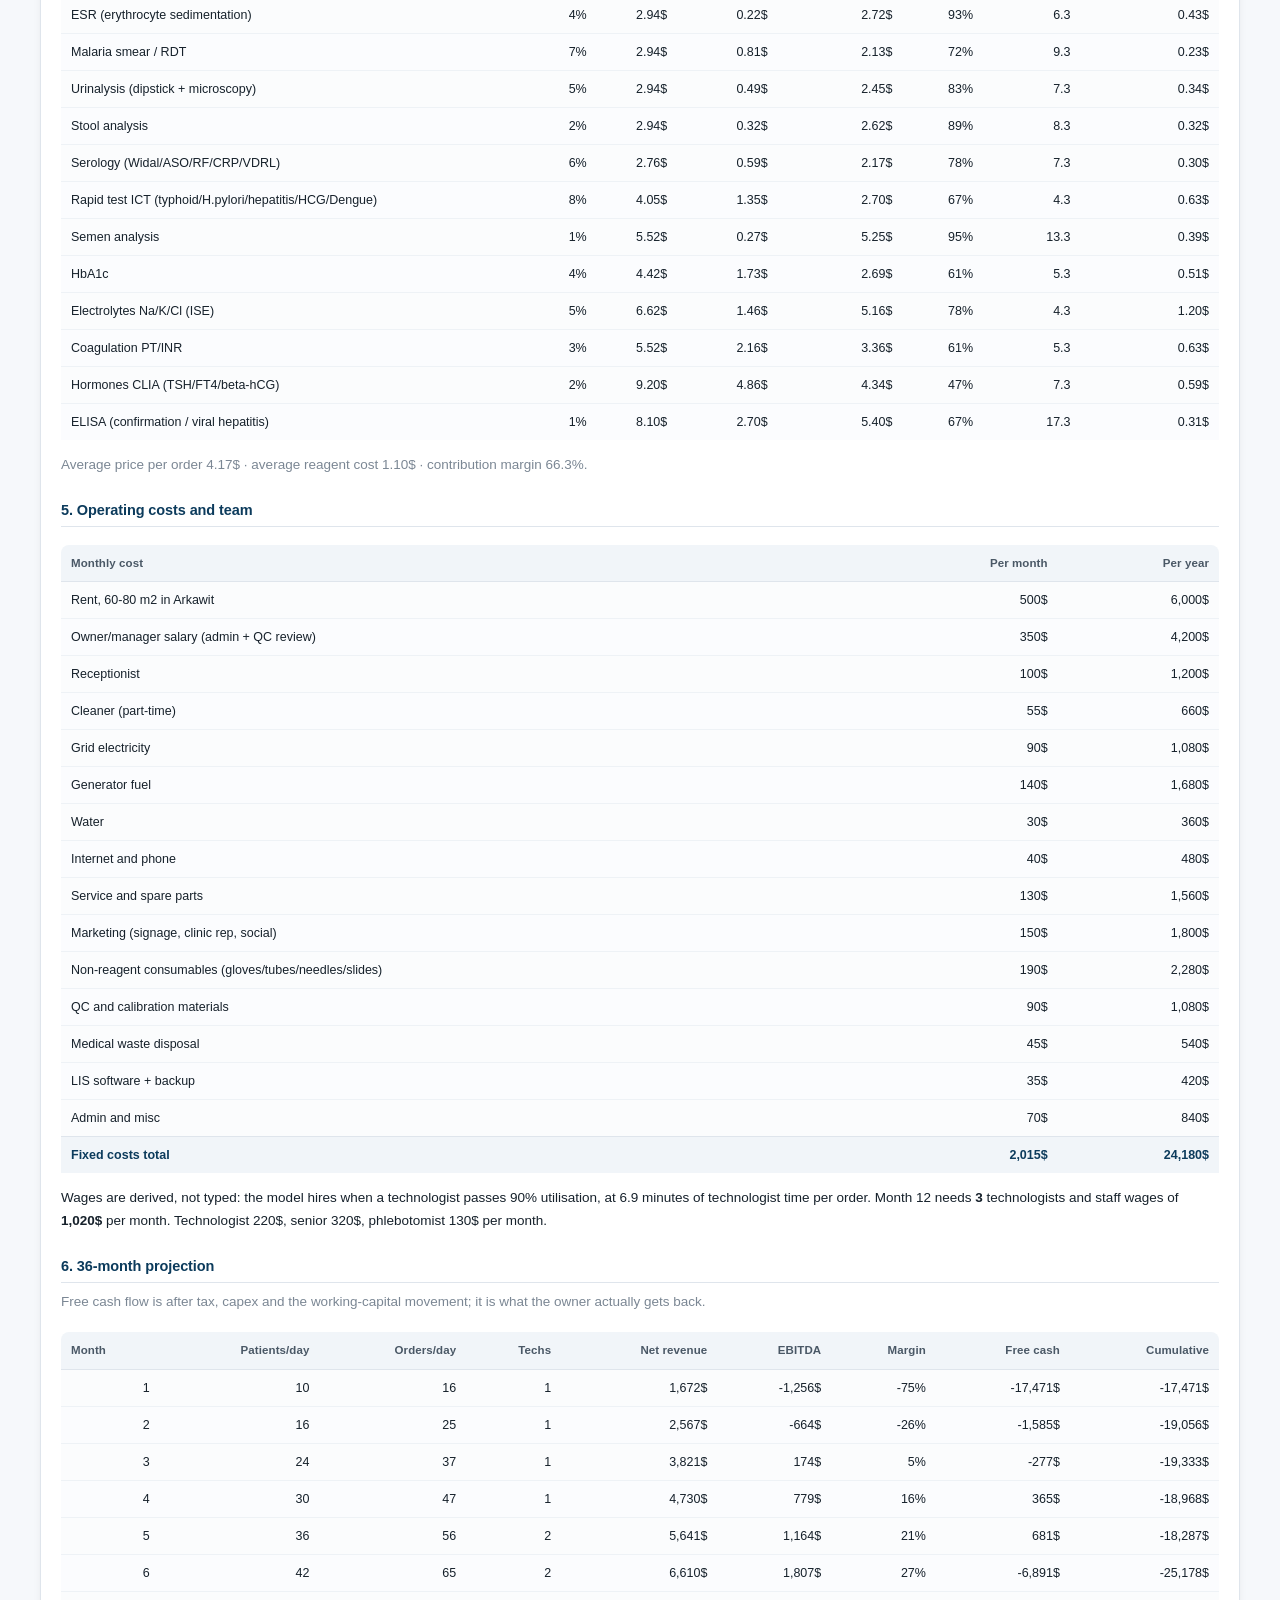
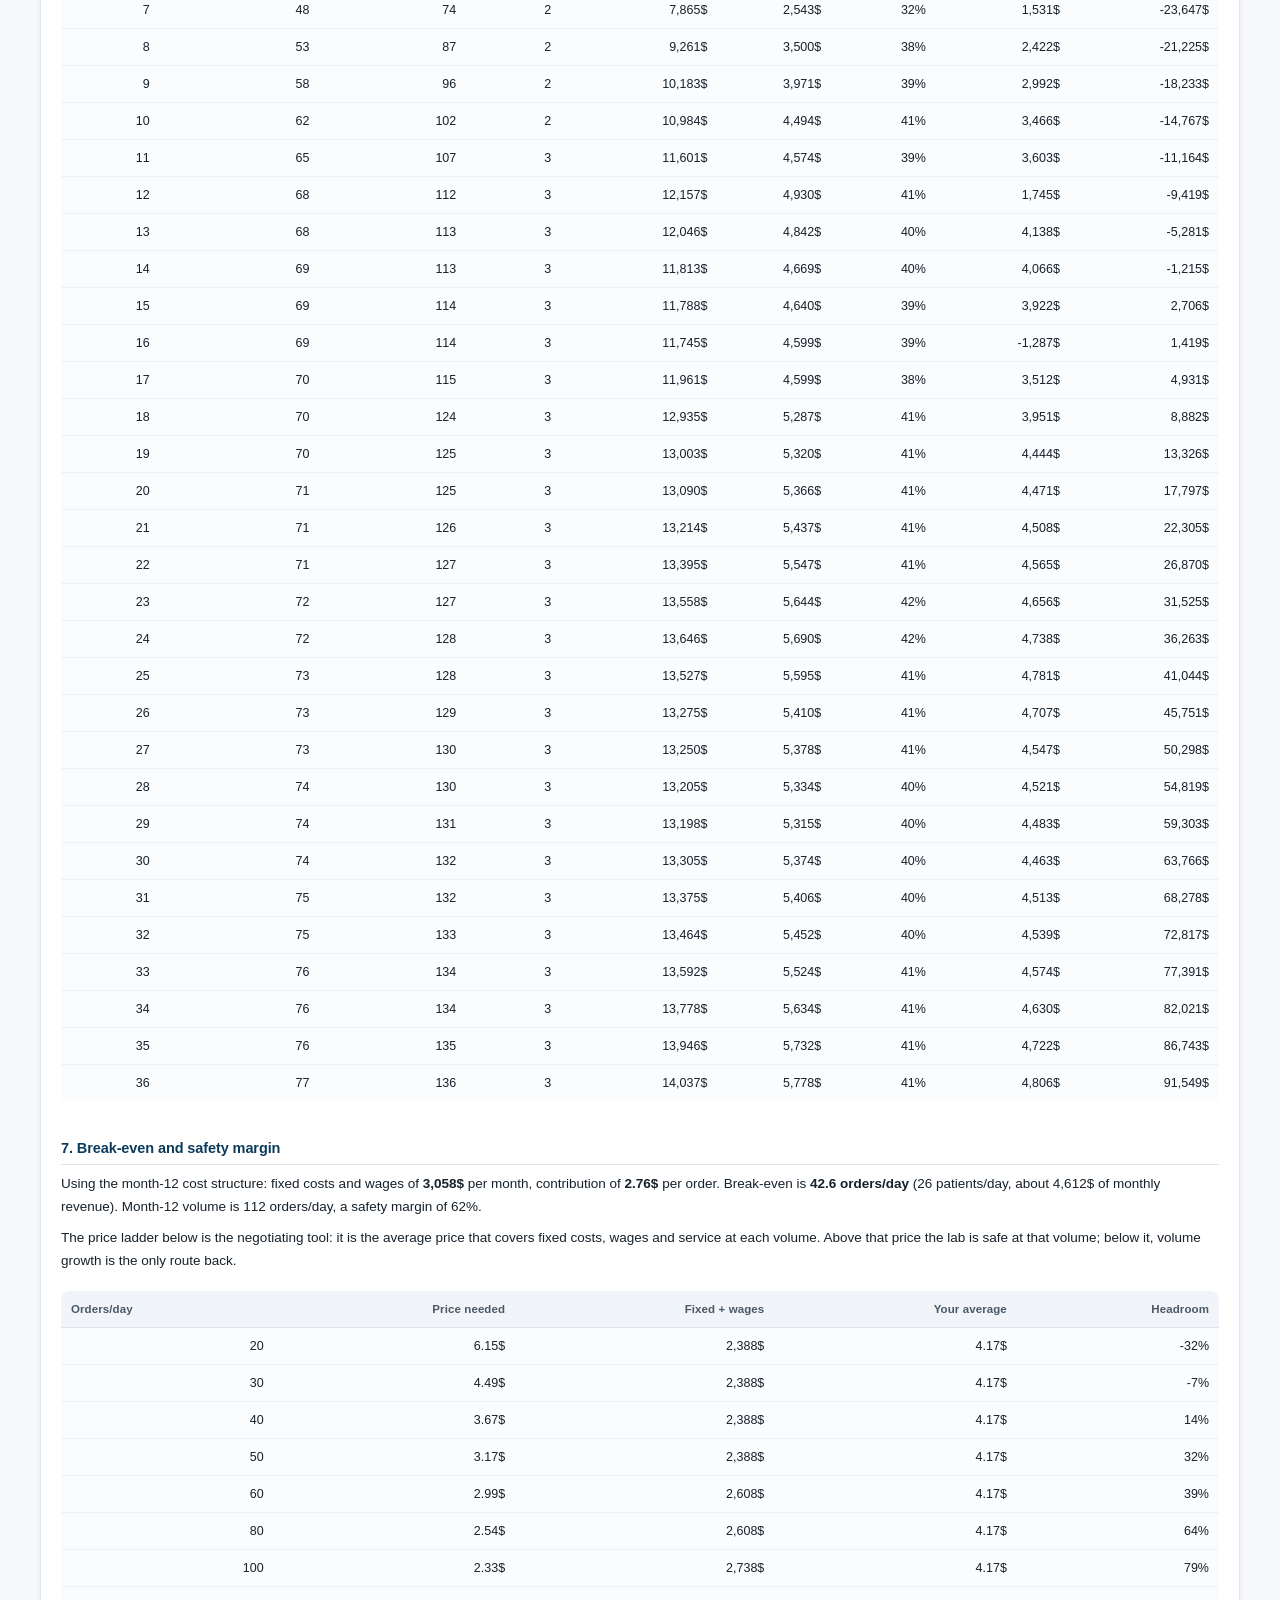
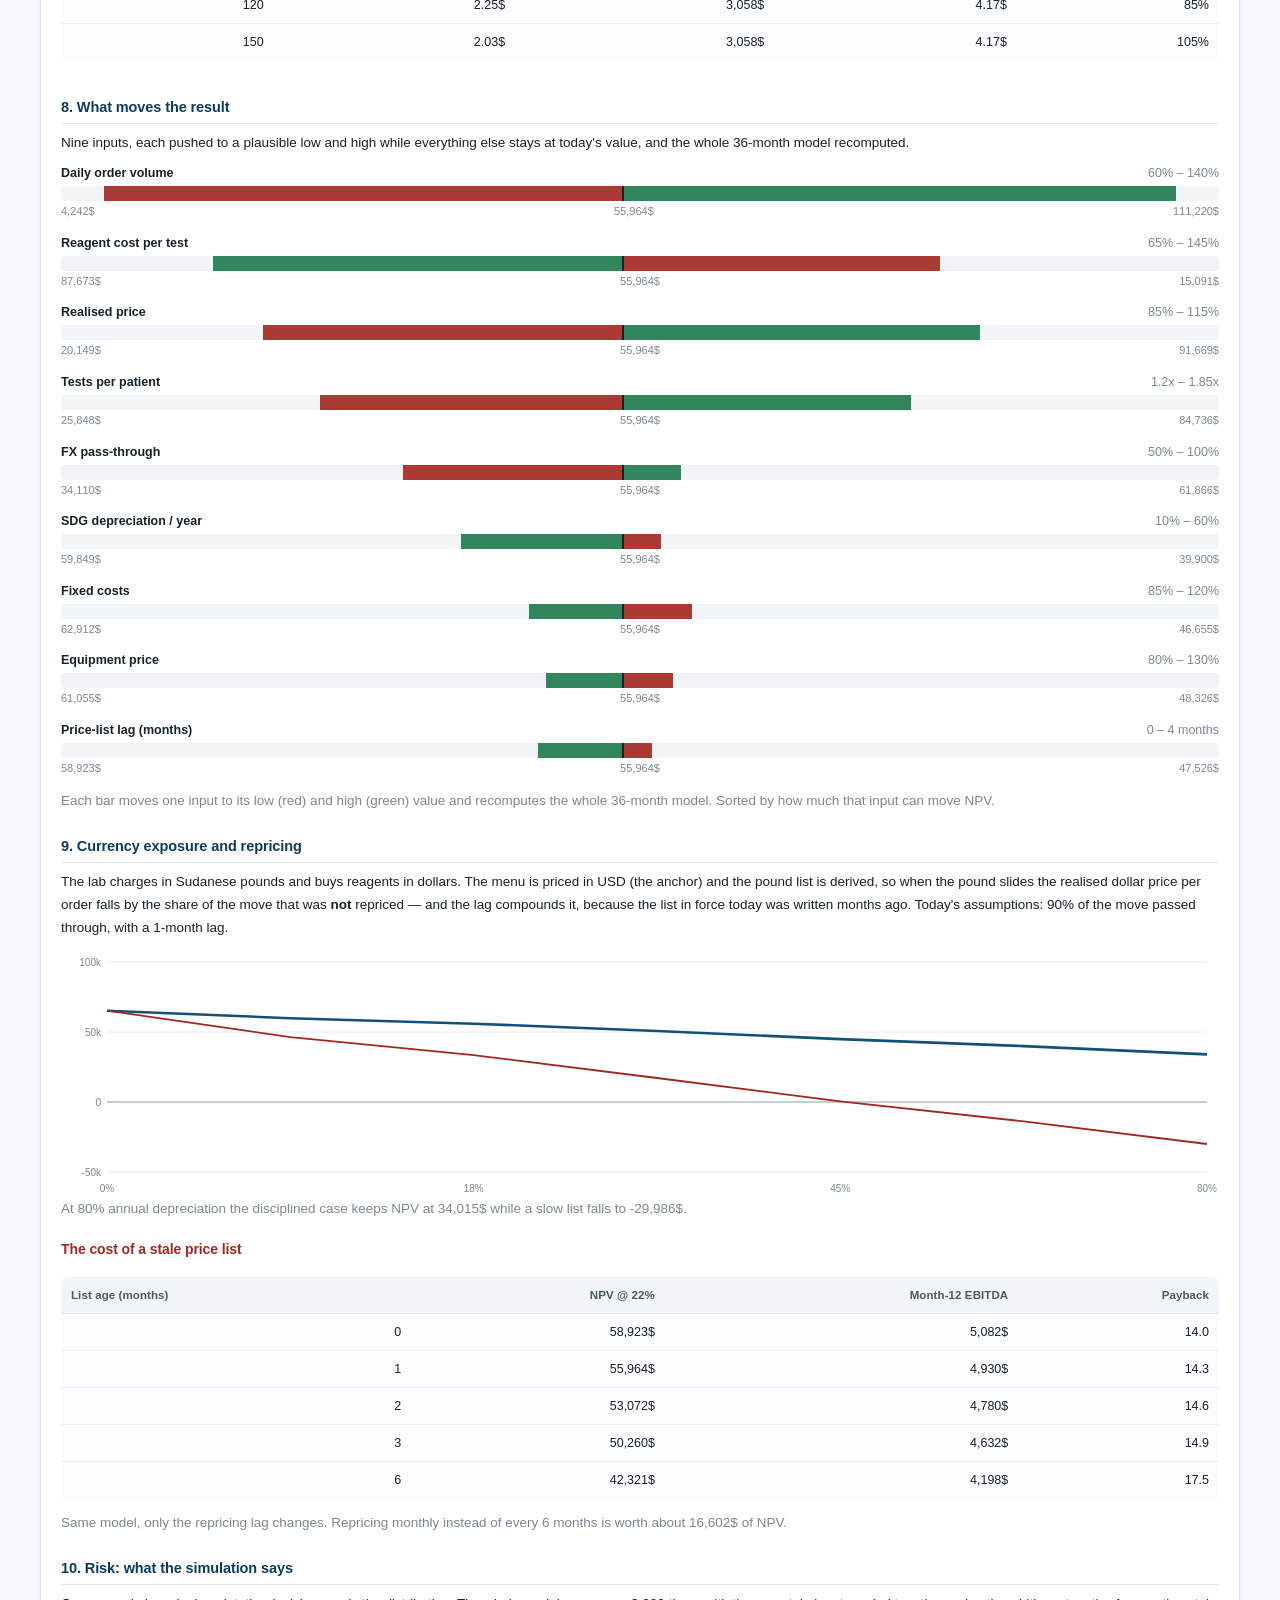
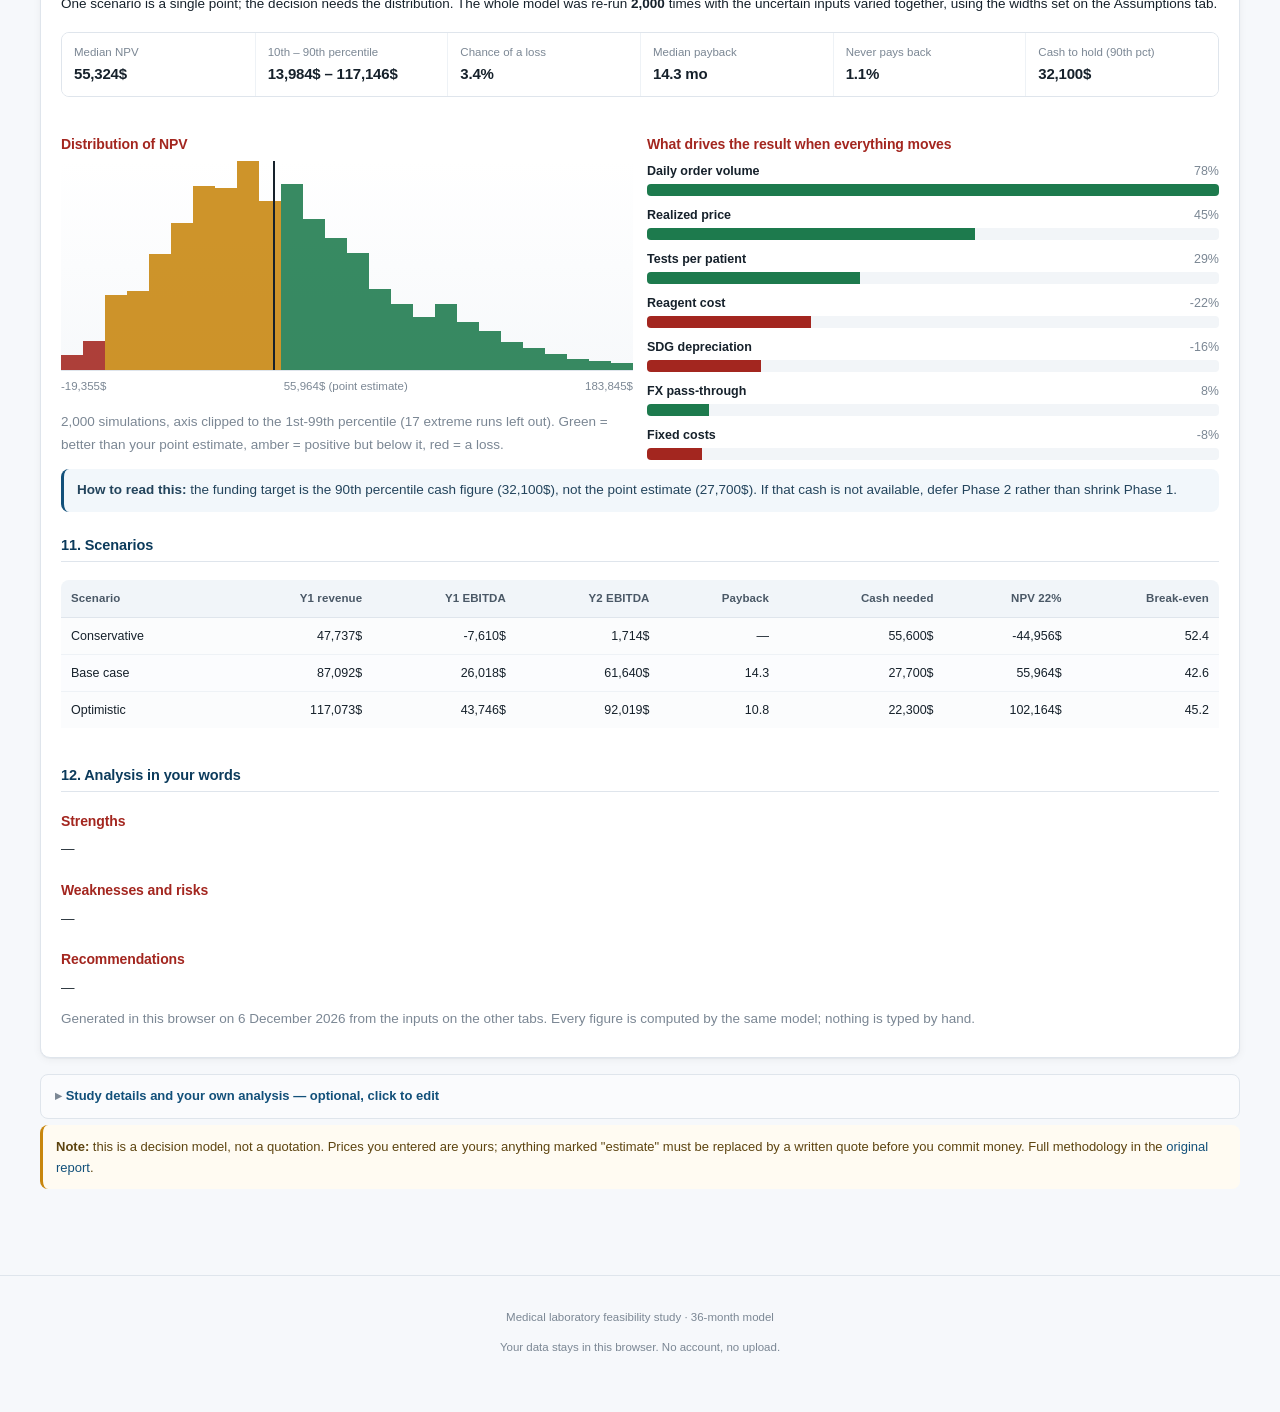
==== commit 931b14b6: "The study comes first on the page; the optional inputs fold away - report card moved above the free-" ====
--- a/index.html
+++ b/index.html
@@ -611,40 +611,9 @@
 
   <section data-panel="plan" hidden>
     <div class="note info">
-      This <strong>is</strong> the study. Everything below is generated in your browser from the
-      numbers on the other tabs — there is nothing to download to read it. Edit a field, come
-      back, and the study rewrites itself. Print it or save it as a PDF when you want a copy.
-    </div>
-
-    <div class="card">
-      <h2>Study details</h2>
-      <p class="sub">Free text, all optional. What you type appears in the study below.</p>
-      <div class="fields">
-        <div class="field"><label for="plan-name">Project / study name</label>
-          <input type="text" id="plan-name" placeholder="e.g. Arkawit Medical Lab"></div>
-        <div class="field"><label for="plan-location">Location</label>
-          <input type="text" id="plan-location" placeholder="City / district"></div>
-        <div class="field"><label for="plan-owner">Owner</label>
-          <input type="text" id="plan-owner" placeholder="Name"></div>
-        <div class="field"><label for="plan-date">Date</label>
-          <input type="text" id="plan-date" placeholder="2026"></div>
-        <div class="field"><label for="plan-area">Floor area (m2)</label>
-          <input type="text" id="plan-area" placeholder="60"></div>
-        <div class="field"><label for="plan-notes">Executive summary</label>
-          <input type="text" id="plan-notes" placeholder="Two lines that sum up the idea"></div>
-      </div>
-    </div>
-
-    <div class="card">
-      <h2>Analysis in your words</h2>
-      <div class="fields" style="grid-template-columns:1fr">
-        <div class="field"><label for="plan-strengths">Strengths</label>
-          <textarea id="plan-strengths" rows="3" placeholder="What makes it work"></textarea></div>
-        <div class="field"><label for="plan-weaknesses">Weaknesses and risks</label>
-          <textarea id="plan-weaknesses" rows="3" placeholder="What could stop it"></textarea></div>
-        <div class="field"><label for="plan-recommendations">Recommendations</label>
-          <textarea id="plan-recommendations" rows="3" placeholder="What to do next"></textarea></div>
-      </div>
+      This <strong>is</strong> the study — generated here from the numbers on the other tabs, with
+      nothing to download to read it. Change a price or an assumption and it rewrites itself.
+      The Arabic edition and the Excel model are optional exports, further down the page.
     </div>
 
     <div class="card reportcard">
@@ -658,6 +627,41 @@
       <p class="sub">12 sections, every table and chart rebuilt from the numbers you entered.</p>
       <div id="report-host" class="report"></div>
     </div>
+
+    <details class="study-inputs">
+      <summary>Study details and your own analysis — optional, click to edit</summary>
+      <div class="card">
+        <h2>Study details</h2>
+        <p class="sub">Free text, all optional. What you type appears in the study above.</p>
+        <div class="fields">
+          <div class="field"><label for="plan-name">Project / study name</label>
+            <input type="text" id="plan-name" placeholder="e.g. Arkawit Medical Lab"></div>
+          <div class="field"><label for="plan-location">Location</label>
+            <input type="text" id="plan-location" placeholder="City / district"></div>
+          <div class="field"><label for="plan-owner">Owner</label>
+            <input type="text" id="plan-owner" placeholder="Name"></div>
+          <div class="field"><label for="plan-date">Date</label>
+            <input type="text" id="plan-date" placeholder="2026"></div>
+          <div class="field"><label for="plan-area">Floor area (m2)</label>
+            <input type="text" id="plan-area" placeholder="60"></div>
+          <div class="field"><label for="plan-notes">Executive summary</label>
+            <input type="text" id="plan-notes" placeholder="Two lines that sum up the idea"></div>
+        </div>
+      </div>
+
+      <div class="card">
+        <h2>Analysis in your words</h2>
+        <div class="fields" style="grid-template-columns:1fr">
+          <div class="field"><label for="plan-strengths">Strengths</label>
+            <textarea id="plan-strengths" rows="3" placeholder="What makes it work"></textarea></div>
+          <div class="field"><label for="plan-weaknesses">Weaknesses and risks</label>
+            <textarea id="plan-weaknesses" rows="3" placeholder="What could stop it"></textarea></div>
+          <div class="field"><label for="plan-recommendations">Recommendations</label>
+            <textarea id="plan-recommendations" rows="3" placeholder="What to do next"></textarea></div>
+        </div>
+      </div>
+    </details>
+
   </section>
 
   <div class="note" style="margin-top:6px">
@@ -668,7 +672,7 @@
 </main>
 
 <footer class="foot">
-  <p>Laboratory Feasibility Dashboard - 36-month model</p>
+  <p>Medical laboratory feasibility study · 36-month model</p>
   <p class="small">Your data stays in this browser. No account, no upload.</p>
 </footer>
 
--- a/assets/app.css
+++ b/assets/app.css
@@ -1137,3 +1137,23 @@
   .report .grid.c2 { display: block; }
   .report .chart { height: 200px; }
 }
+
+/* the study first, the optional inputs folded away */
+.study-inputs { margin-top: 16px; }
+.study-inputs > summary {
+  cursor: pointer;
+  font-size: 13px;
+  font-weight: 600;
+  color: var(--navy);
+  padding: 11px 14px;
+  border: 1px solid var(--line);
+  border-radius: var(--radius-sm);
+  background: #fafbfd;
+  list-style: none;
+}
+.study-inputs > summary::-webkit-details-marker { display: none; }
+.study-inputs > summary::before { content: "▸ "; color: var(--ink-3); }
+.study-inputs[open] > summary::before { content: "▾ "; }
+.study-inputs > summary:hover { background: var(--line-2); }
+.study-inputs .card:first-of-type { margin-top: 12px; }
+@media print { .study-inputs { display: none !important; } }
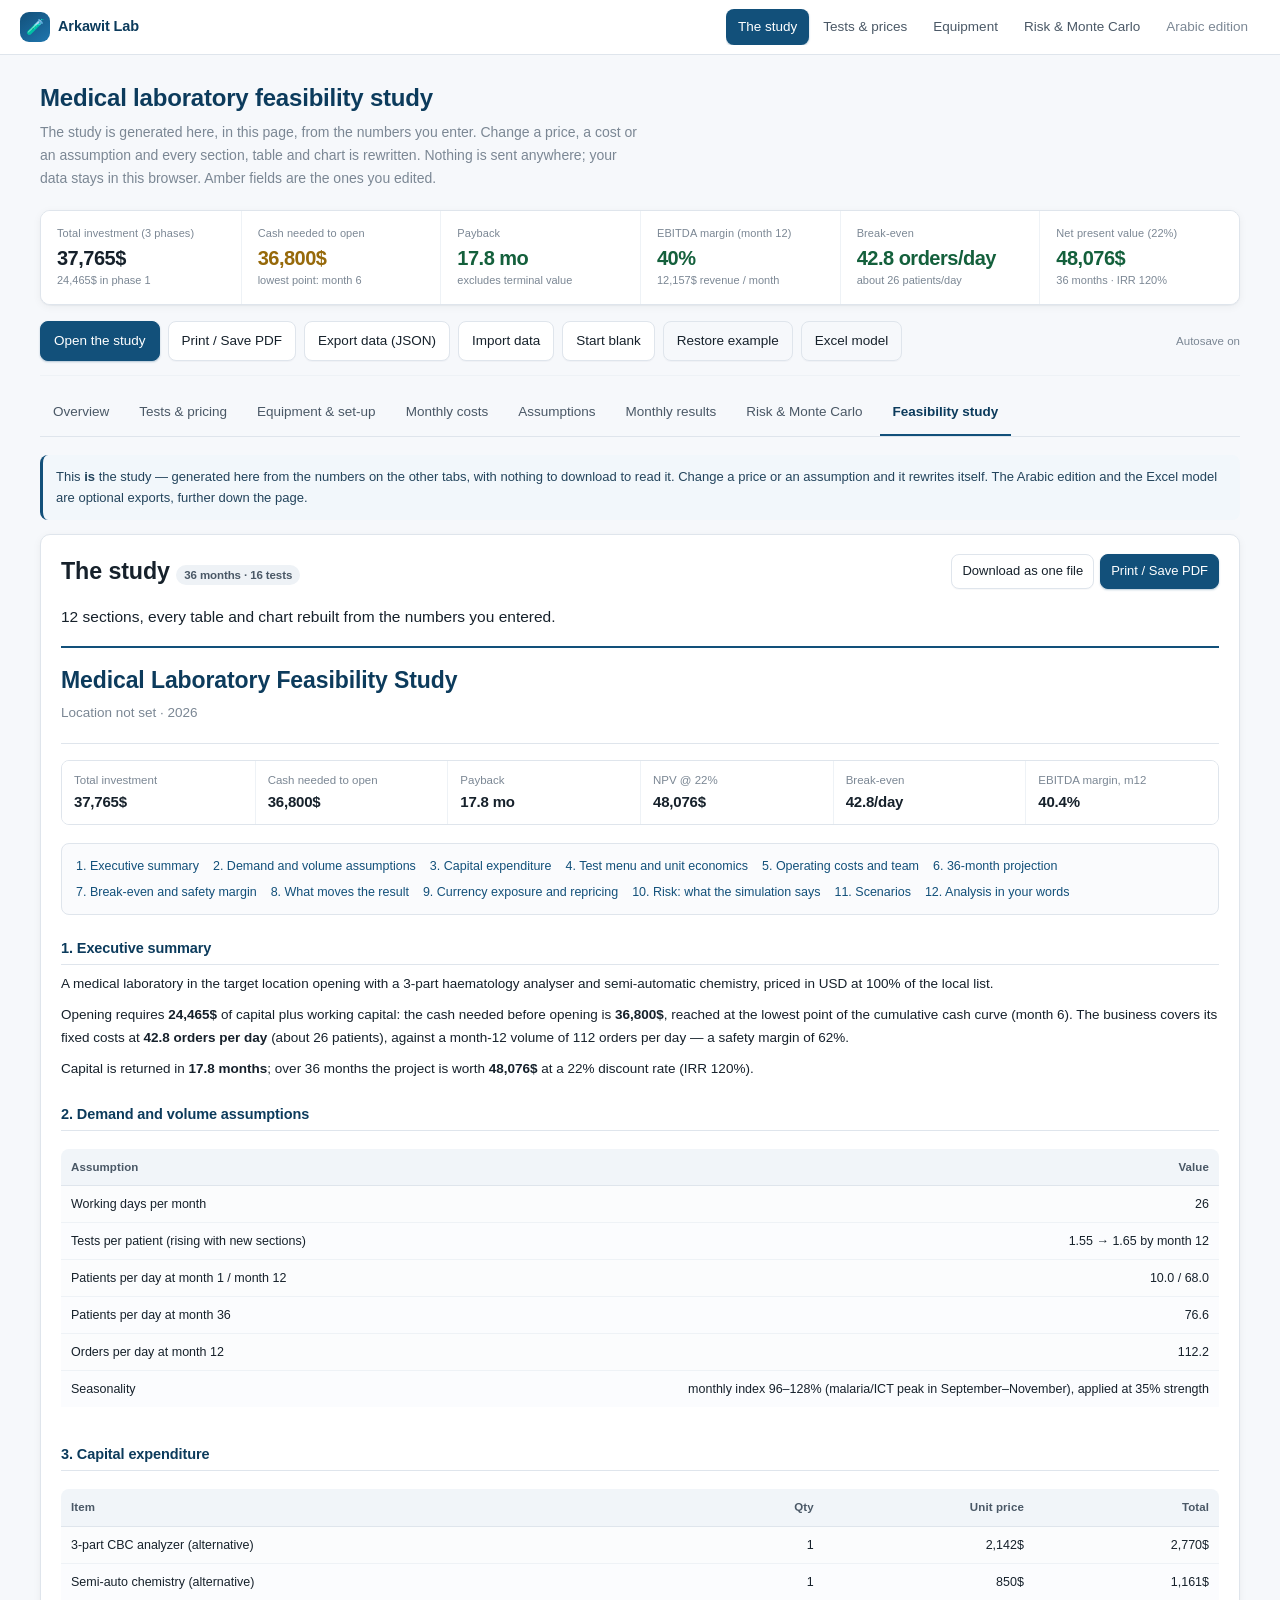
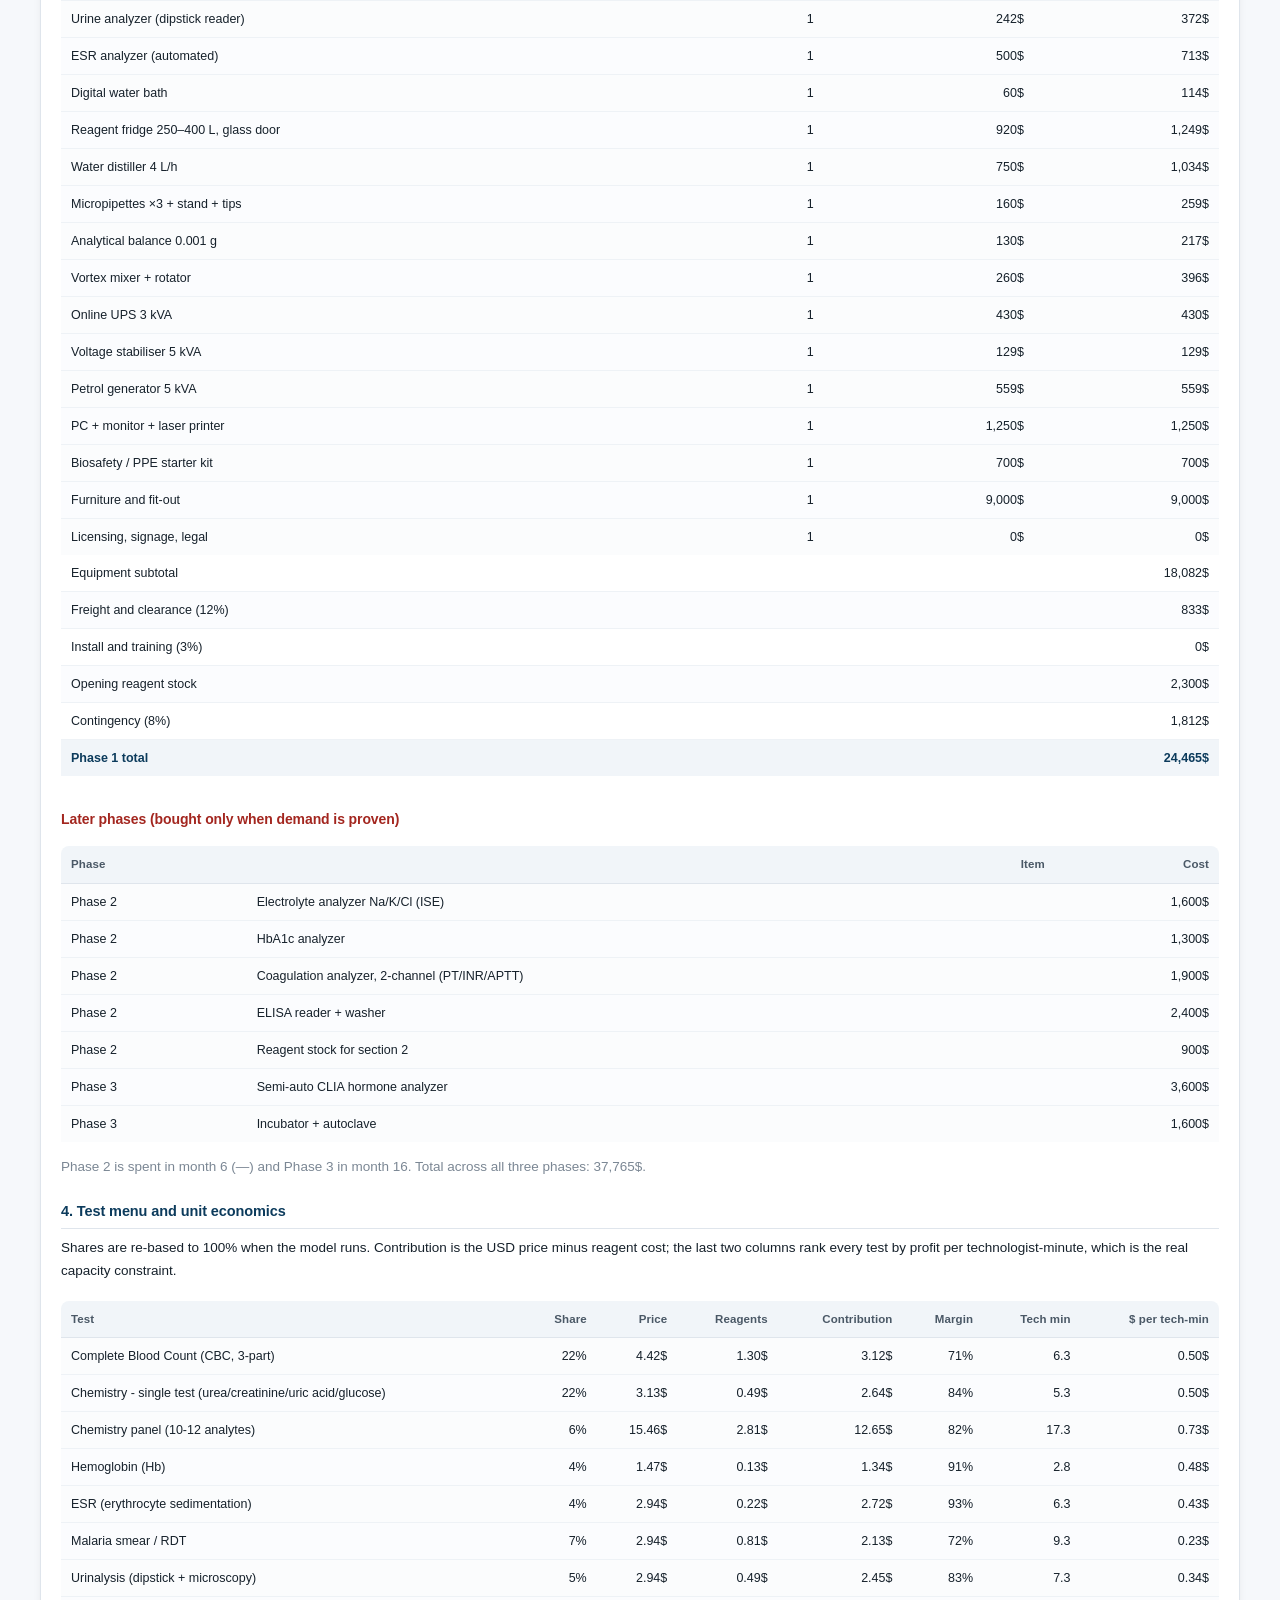
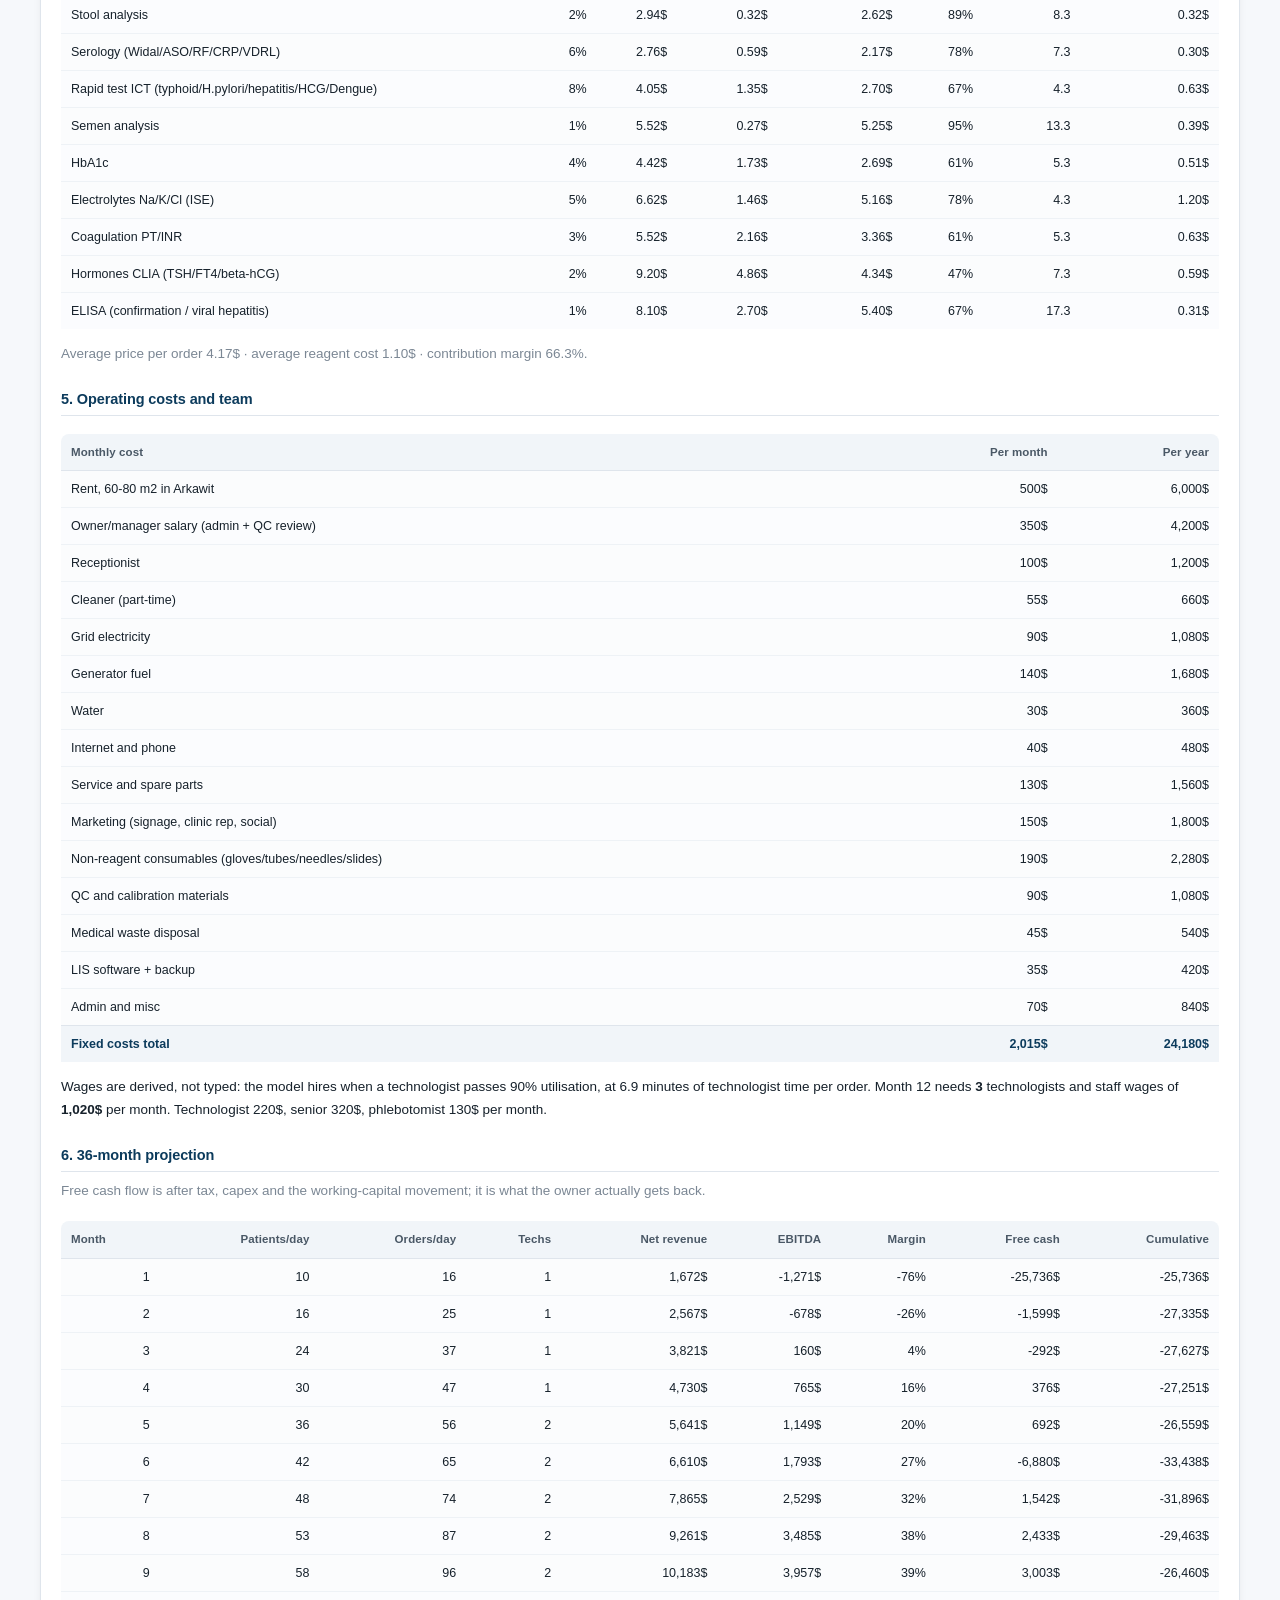
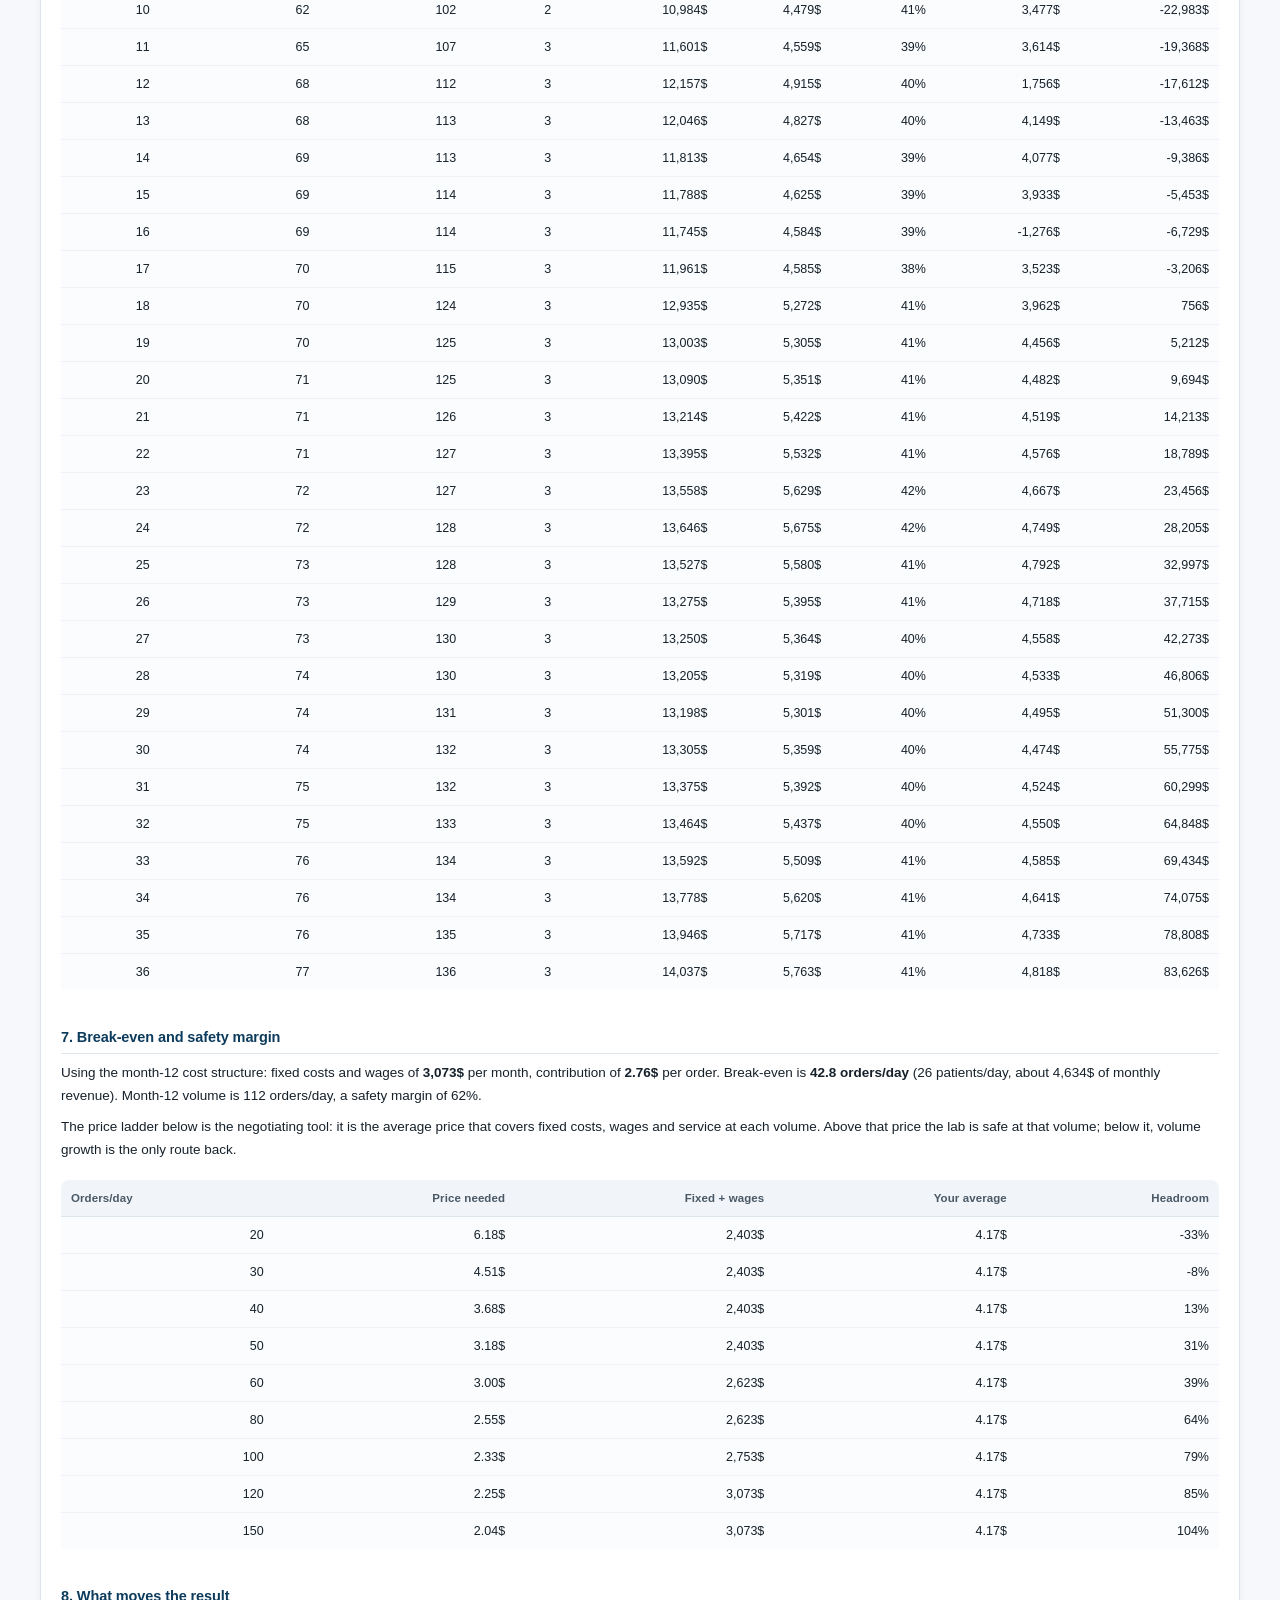
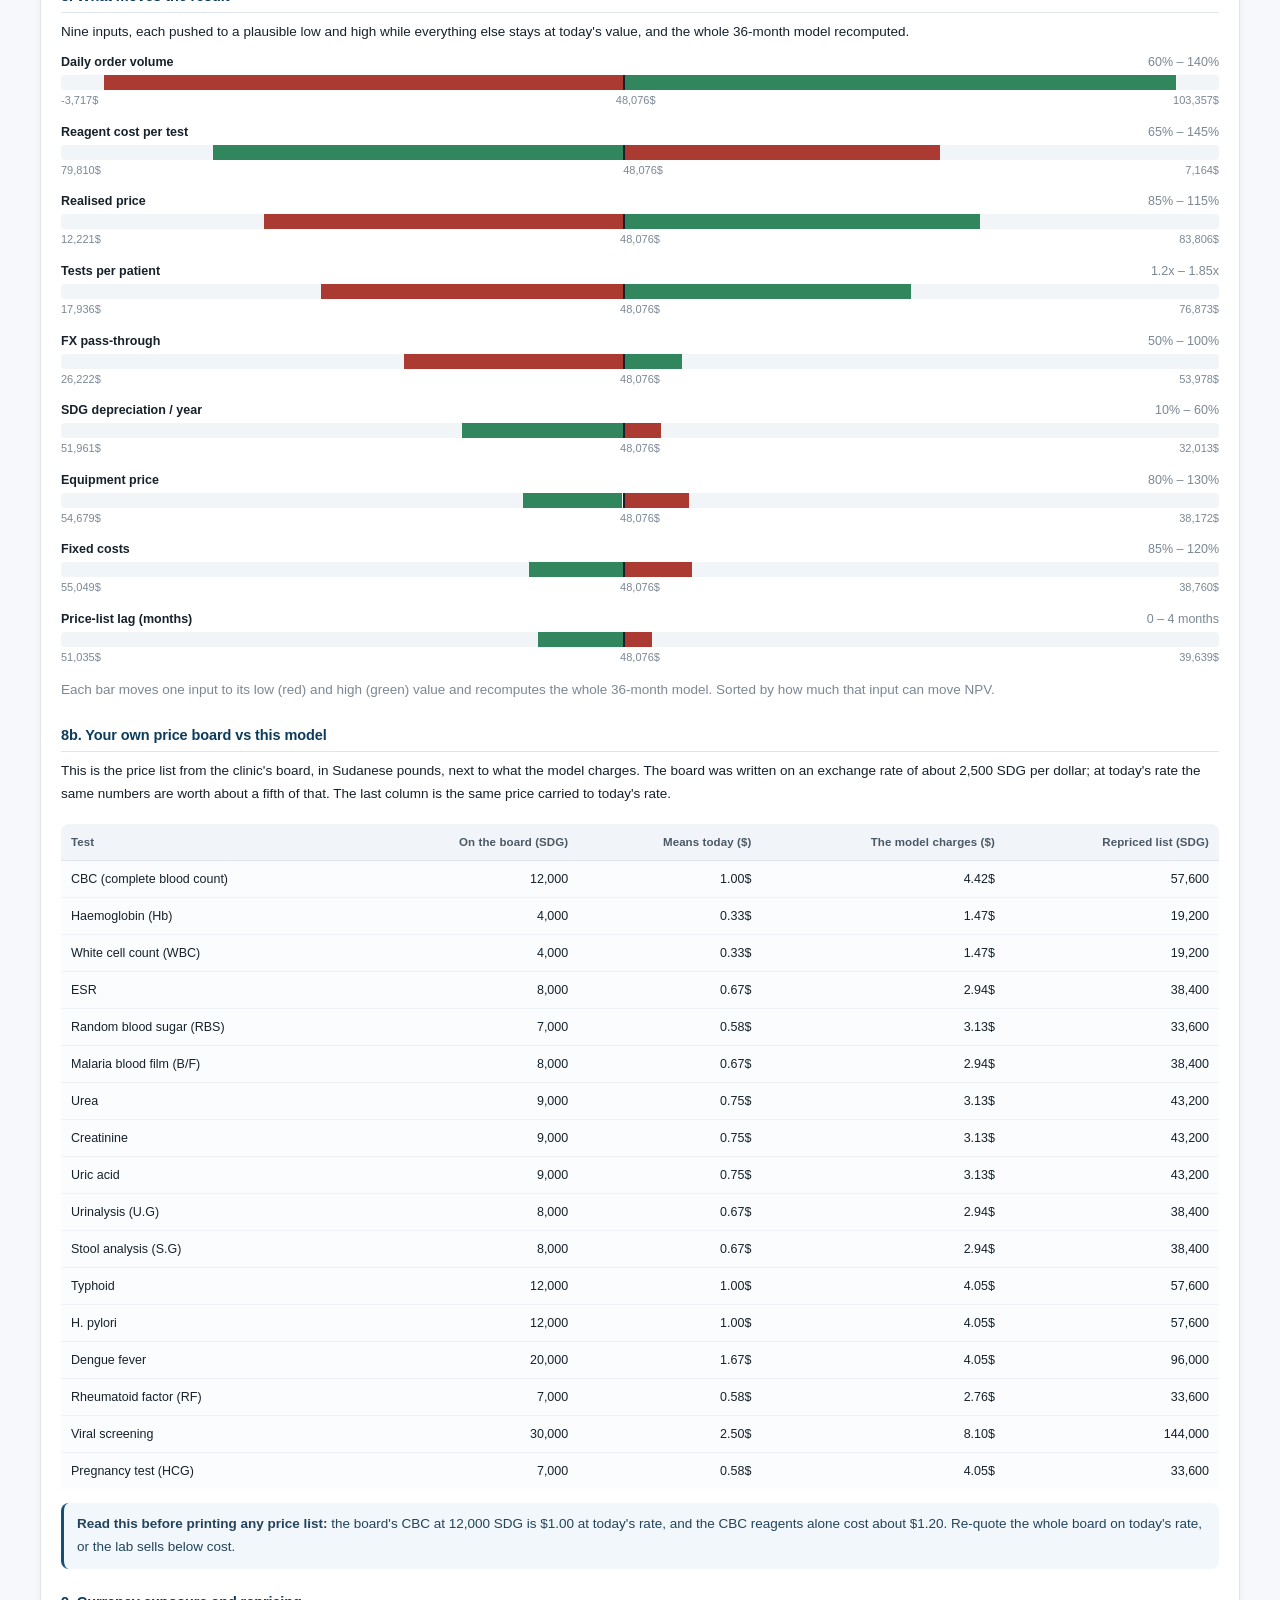
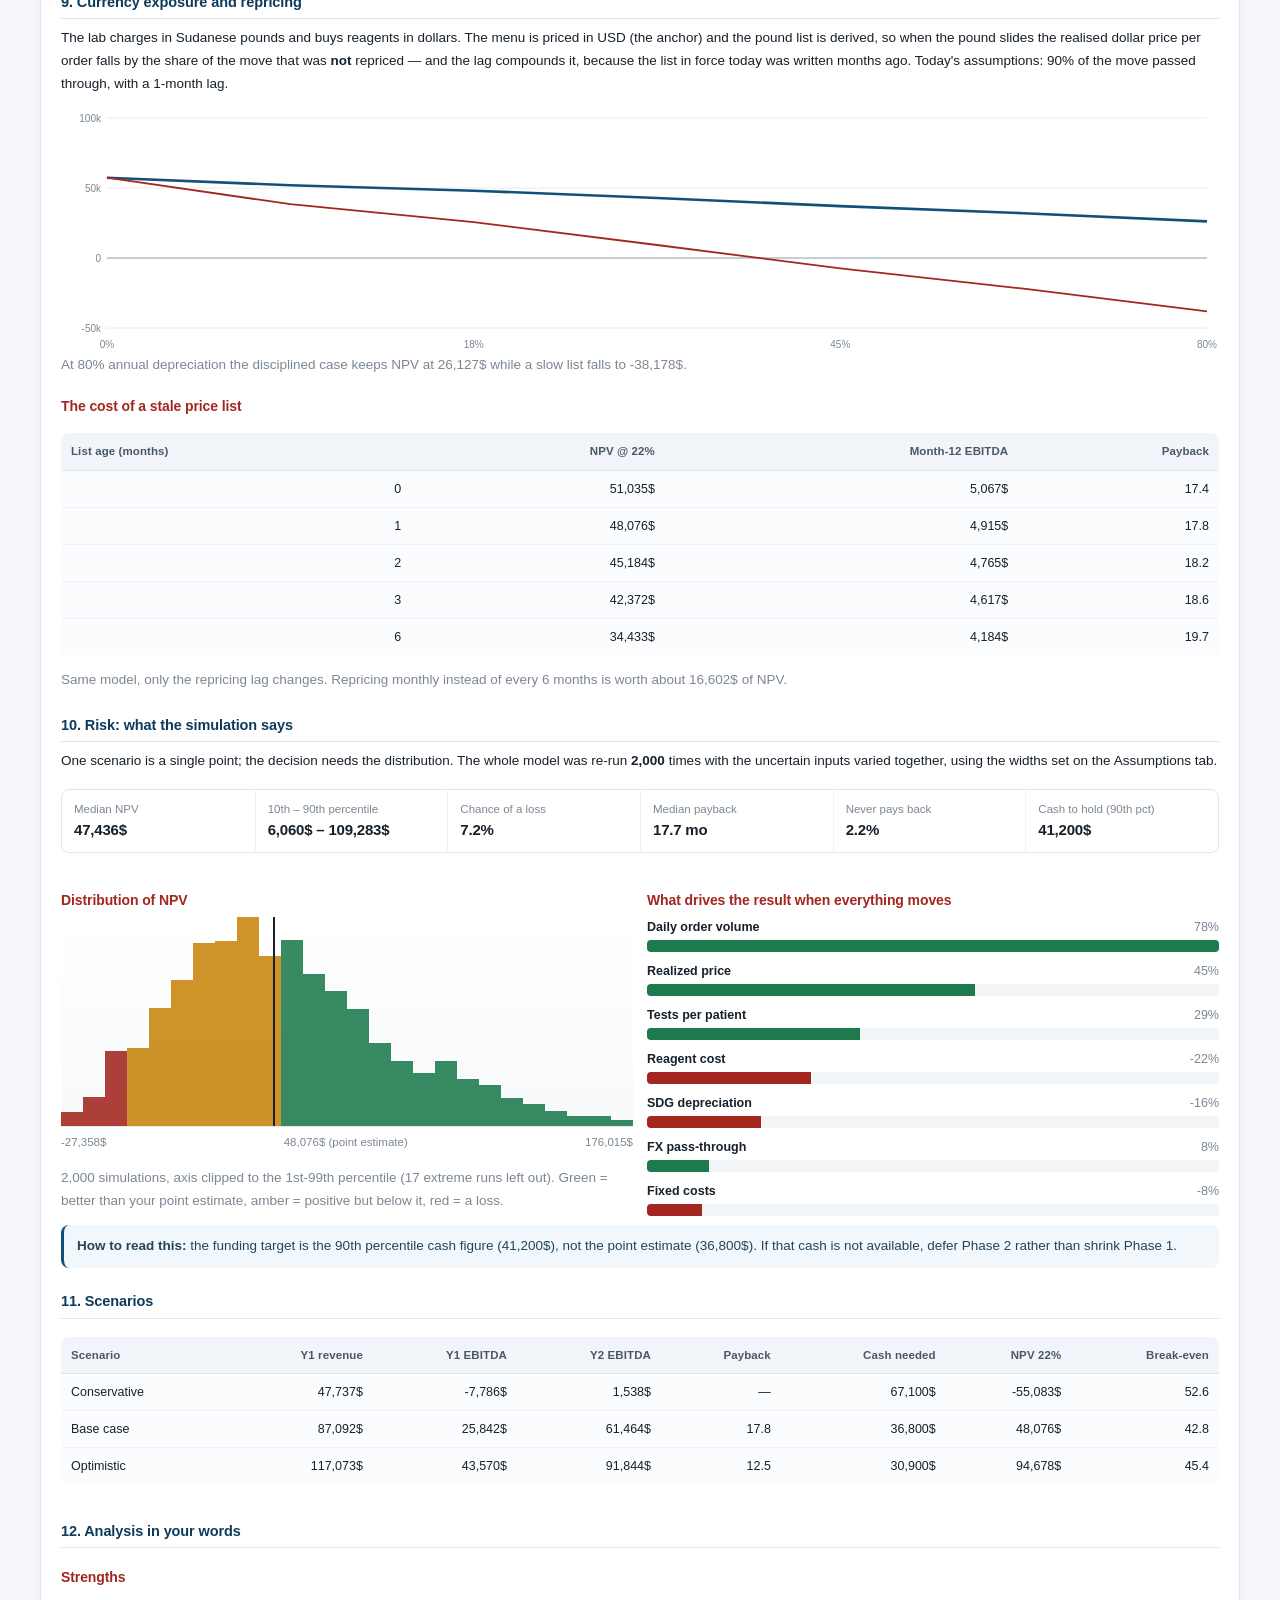
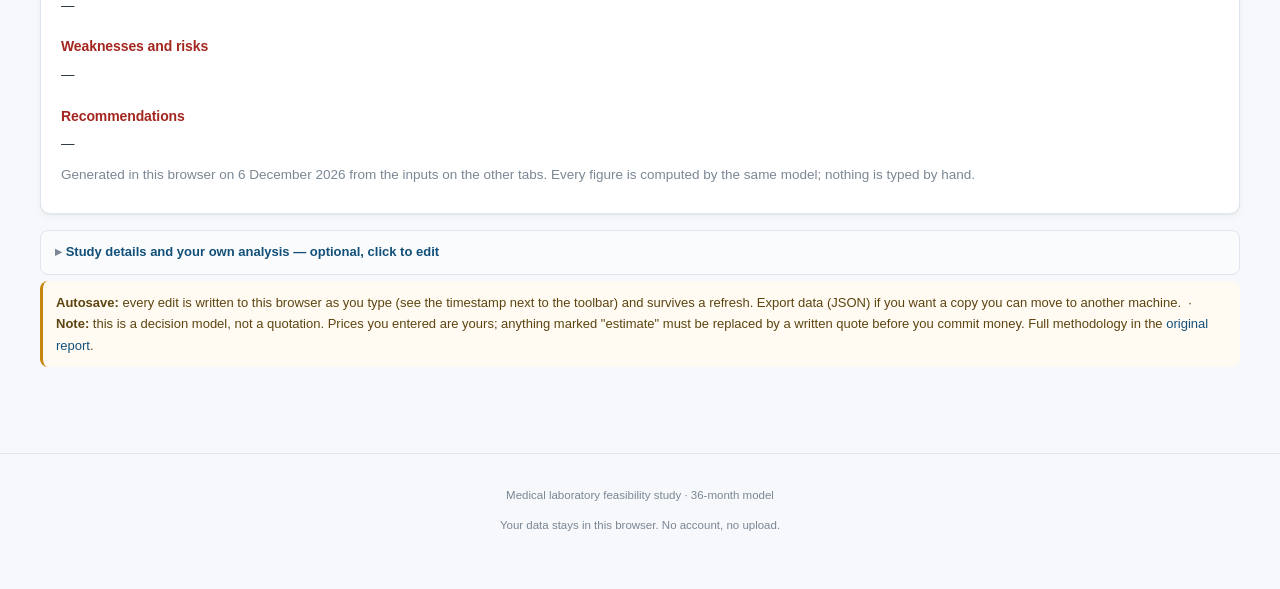
==== commit b921228d: "Real device catalogue with sourced prices, the owner's landed chain, autosave - device_catalogue.py:" ====
--- a/index.html
+++ b/index.html
@@ -50,7 +50,8 @@
     <button class="btn ghost" id="btn-reset">Restore example</button>
     <input type="file" id="file-input" accept="application/json" class="visually-hidden">
     <a class="btn ghost" href="out/نموذج_المعمل_القابل_للتعديل.xlsx" download>Excel model</a>
-    <span class="pill" id="save-state" style="margin-inline-start:auto">Saved automatically</span>
+    <span class="pill" id="save-state" style="margin-inline-start:auto"
+          title="Stored in this browser (localStorage). Nothing is uploaded.">Autosave on</span>
   </div>
 
   <div class="tabs" role="tablist" id="tabs">
@@ -168,19 +169,46 @@
   <!-- ----------------------------------------------------------- tab: capex -->
   <section data-panel="capex" hidden>
     <div class="note info">
-      These are purchase prices <strong>before</strong> freight and clearance. Edit any line,
-      delete or add your own. Freight, install and contingency come from the Assumptions tab.
-    </div>
-
-    <div class="card">
-      <h2>Phase 1 - opening</h2>
-      <p class="sub">Equipment and set-up required to open</p>
+      Every price here is <strong>either the owner's quote or a live vendor price with its source</strong>.
+      The landed cost of each line uses the owner's own six-line chain
+      (purchase + freight 200 + clearance 100 + ministry 414 + 7% services + 10% customs = <strong>1.43×</strong>).
+      Swap a device, and the whole study reprices itself.
+    </div>
+
+    <section class="kpis" id="devkpis" aria-label="Equipment summary"></section>
+
+    <div class="card">
+      <div class="cardhead">
+        <h2>The kit <span class="pill" id="dev-count"></span></h2>
+        <span style="display:flex;gap:6px;flex-wrap:wrap">
+          <label class="switch"><input type="checkbox" id="dev-openonly"> Open-system only</label>
+          <label class="switch"><input type="checkbox" id="dev-sourceonly"> Quoted prices only</label>
+        </span>
+      </div>
+      <p class="sub">Click a device to swap it for an alternative. Closed-system machines lock you
+        into one vendor's reagents; open-system ones accept any brand.</p>
+      <div id="device-grid" class="dev-grid"></div>
+    </div>
+
+    <div class="card">
+      <h2>The landed-cost receipt</h2>
+      <p class="sub">What the owner's chain adds on top of the purchase price, line by line</p>
+      <div class="tw"><table class="tbl" id="chain-table">
+        <thead><tr><th>Line</th><th class="num">On the owner's $2,765 quote</th>
+          <th class="num">On this kit</th><th>Why it exists</th></tr></thead>
+        <tbody></tbody></table></div>
+      <p class="chart-note" id="chain-note"></p>
+    </div>
+
+    <div class="card">
+      <h2>Editable line items - phase 1 (opening)</h2>
+      <p class="sub">Every row is a real number you can overwrite. <em>Kind</em> tells you where it came from.</p>
       <div id="capex1-cards" class="stack-cards"></div>
       <div class="tw only-wide">
         <table class="tbl" id="capex1-table">
           <thead>
-            <tr><th>Item</th><th class="num">Qty</th><th class="num">Unit price ($)</th>
-                <th class="num">Total</th><th>Source</th><th></th></tr>
+            <tr><th>Item</th><th class="num">Qty</th><th class="num">EXW ($)</th>
+                <th class="num">Landed ($)</th><th>Kind</th><th></th></tr>
           </thead>
           <tbody></tbody>
           <tfoot></tfoot>
@@ -665,6 +693,9 @@
   </section>
 
   <div class="note" style="margin-top:6px">
+    <strong>Autosave:</strong> every edit is written to this browser as you type (see the
+    timestamp next to the toolbar) and survives a refresh. Export data (JSON) if you want a
+    copy you can move to another machine. &nbsp;·&nbsp;
     <strong>Note:</strong> this is a decision model, not a quotation. Prices you entered are yours;
     anything marked "estimate" must be replaced by a written quote before you commit money.
     Full methodology in the <a href="study.html">original report</a>.
@@ -676,6 +707,7 @@
   <p class="small">Your data stays in this browser. No account, no upload.</p>
 </footer>
 
+<script src="assets/devices.js"></script>
 <script src="assets/engine.js"></script>
 <script src="assets/app.js"></script>
 </body>
--- a/assets/app.css
+++ b/assets/app.css
@@ -1157,3 +1157,94 @@
 .study-inputs > summary:hover { background: var(--line-2); }
 .study-inputs .card:first-of-type { margin-top: 12px; }
 @media print { .study-inputs { display: none !important; } }
+
+/* ==========================================================================
+   Device catalogue — pictures, prices, provenance
+   ========================================================================== */
+.dev-grid {
+  display: grid;
+  grid-template-columns: repeat(auto-fill, minmax(230px, 1fr));
+  gap: 14px;
+  margin-top: 14px;
+}
+.devcard {
+  border: 1px solid var(--line);
+  border-radius: var(--radius);
+  background: #fff;
+  overflow: hidden;
+  display: flex;
+  flex-direction: column;
+  transition: box-shadow .15s, border-color .15s;
+}
+.devcard:hover { box-shadow: var(--shadow-lg); border-color: #c9d4de; }
+.devcard.in { border-color: var(--navy); box-shadow: 0 0 0 1px var(--navy) inset; }
+.devpic {
+  height: 150px;
+  display: grid;
+  place-items: center;
+  background: linear-gradient(180deg, #fbfcfe, #f2f5f9);
+  border-bottom: 1px solid var(--line-2);
+  padding: 10px;
+}
+.devpic img {
+  max-width: 100%;
+  max-height: 100%;
+  object-fit: contain;
+  filter: contrast(1.03);
+}
+.devpic-ph {
+  font-size: 34px;
+  color: #c3ced9;
+}
+.devbody { padding: 12px 13px 13px; display: flex; flex-direction: column; gap: 6px; flex: 1; }
+.devbody h3 { margin: 0; font-size: 13.5px; color: var(--navy-d); line-height: 1.35; }
+.devmodel { margin: 0; font-size: 12px; color: var(--ink-2); font-weight: 600; }
+.devspecs { margin: 0; font-size: 11.5px; color: var(--ink-3); line-height: 1.45; min-height: 2.6em; }
+.devmoney {
+  display: flex;
+  align-items: baseline;
+  gap: 6px;
+  flex-wrap: wrap;
+  margin-top: auto;
+  padding-top: 4px;
+}
+.devmoney b { font-size: 17px; color: var(--ink); font-variant-numeric: tabular-nums; }
+.devmoney span { font-size: 11px; color: var(--ink-3); }
+.devmoney .dev-exw { margin-inline-start: auto; }
+.devtags { display: flex; gap: 4px; flex-wrap: wrap; }
+.devtests { margin: 0; font-size: 11px; color: var(--ink-3); }
+.dev-toggle { margin-top: 6px; width: 100%; }
+.dev-alt { margin-top: 4px; }
+.dev-alt > summary {
+  cursor: pointer;
+  font-size: 11.5px;
+  color: var(--navy);
+  list-style: none;
+  padding: 4px 0;
+}
+.dev-alt > summary::-webkit-details-marker { display: none; }
+.dev-alt > summary::before { content: "⇄ "; }
+.dev-altbtn {
+  display: flex;
+  justify-content: space-between;
+  gap: 8px;
+  width: 100%;
+  font: inherit;
+  font-size: 12px;
+  text-align: start;
+  padding: 7px 9px;
+  margin: 4px 0;
+  border: 1px solid var(--line);
+  border-radius: var(--radius-sm);
+  background: #fafbfd;
+  cursor: pointer;
+  align-items: center;
+}
+.dev-altbtn:hover { border-color: var(--navy); background: #f2f7fb; }
+.dev-altbtn.open { border-inline-start: 3px solid var(--green); }
+@media (max-width: 640px) {
+  .dev-grid { grid-template-columns: repeat(auto-fill, minmax(160px, 1fr)); gap: 10px; }
+  .devpic { height: 110px; }
+  .devbody { padding: 10px; }
+  .devmoney b { font-size: 15px; }
+}
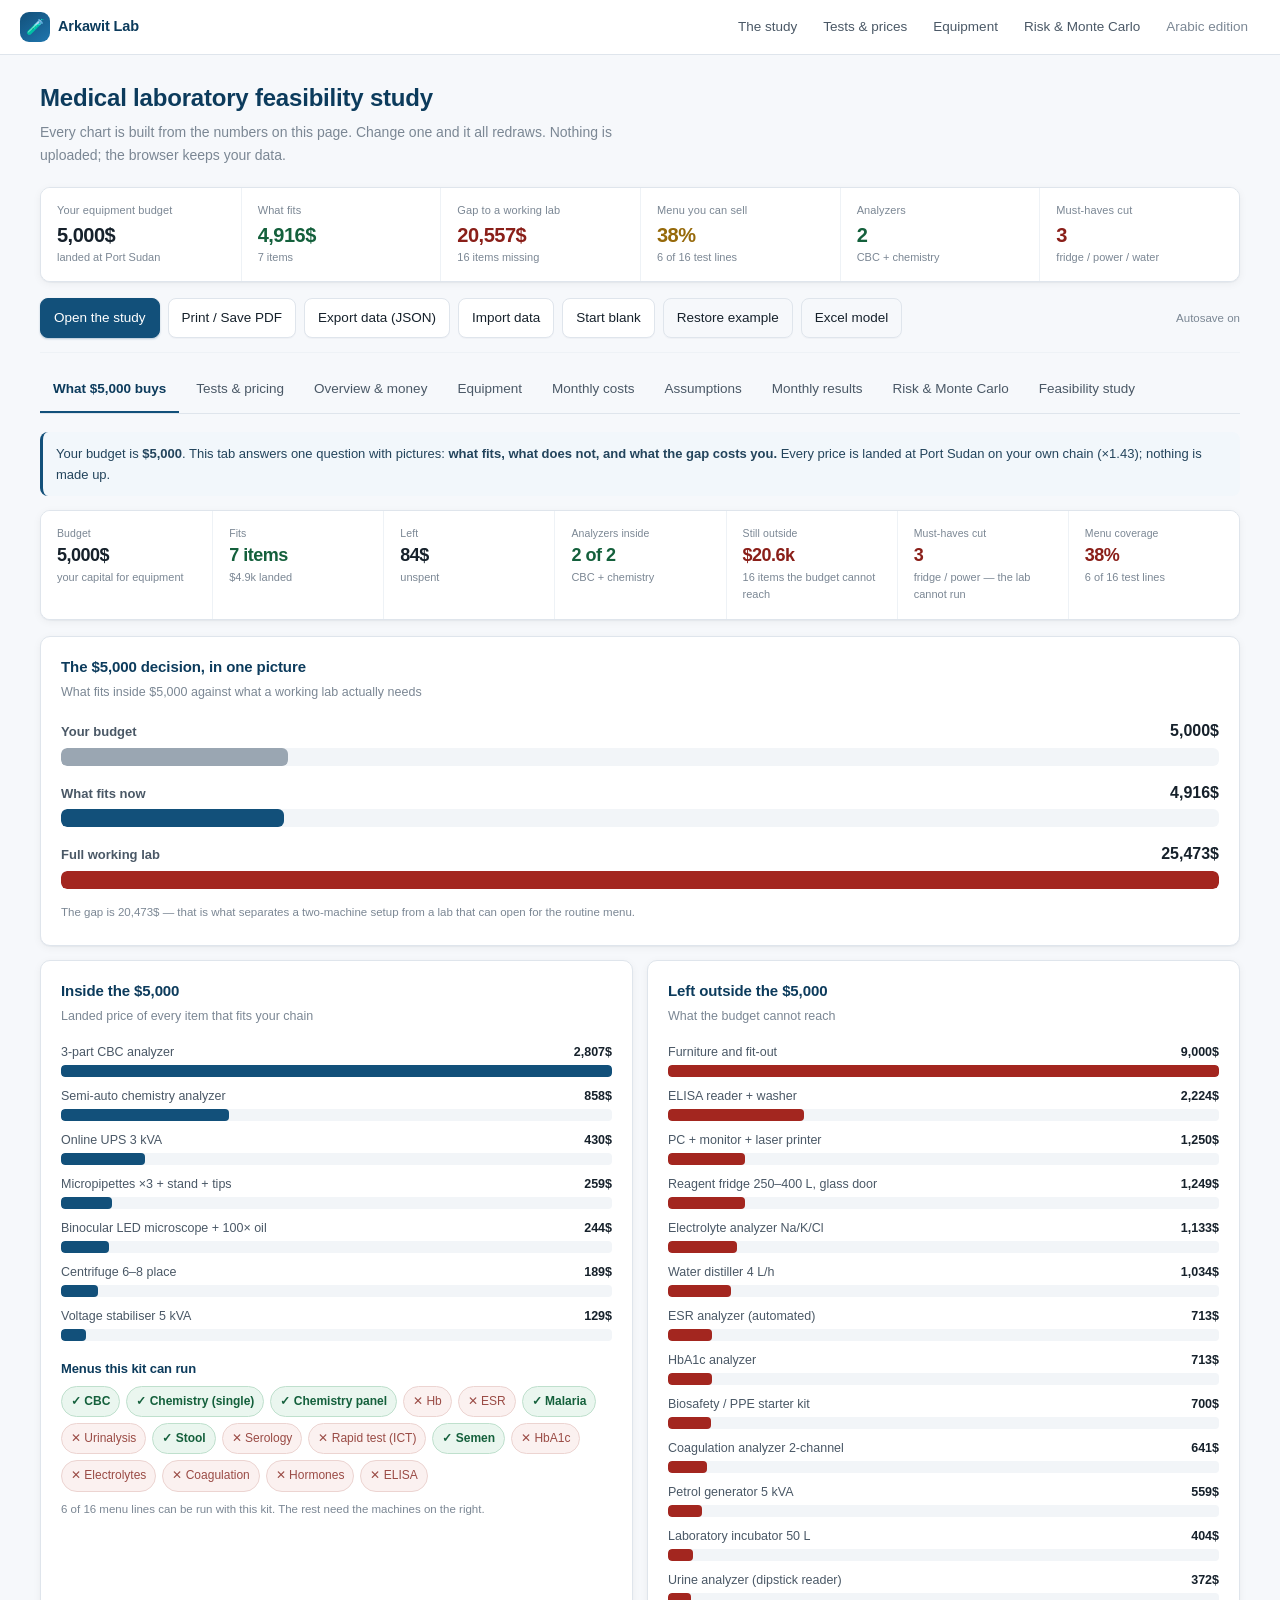
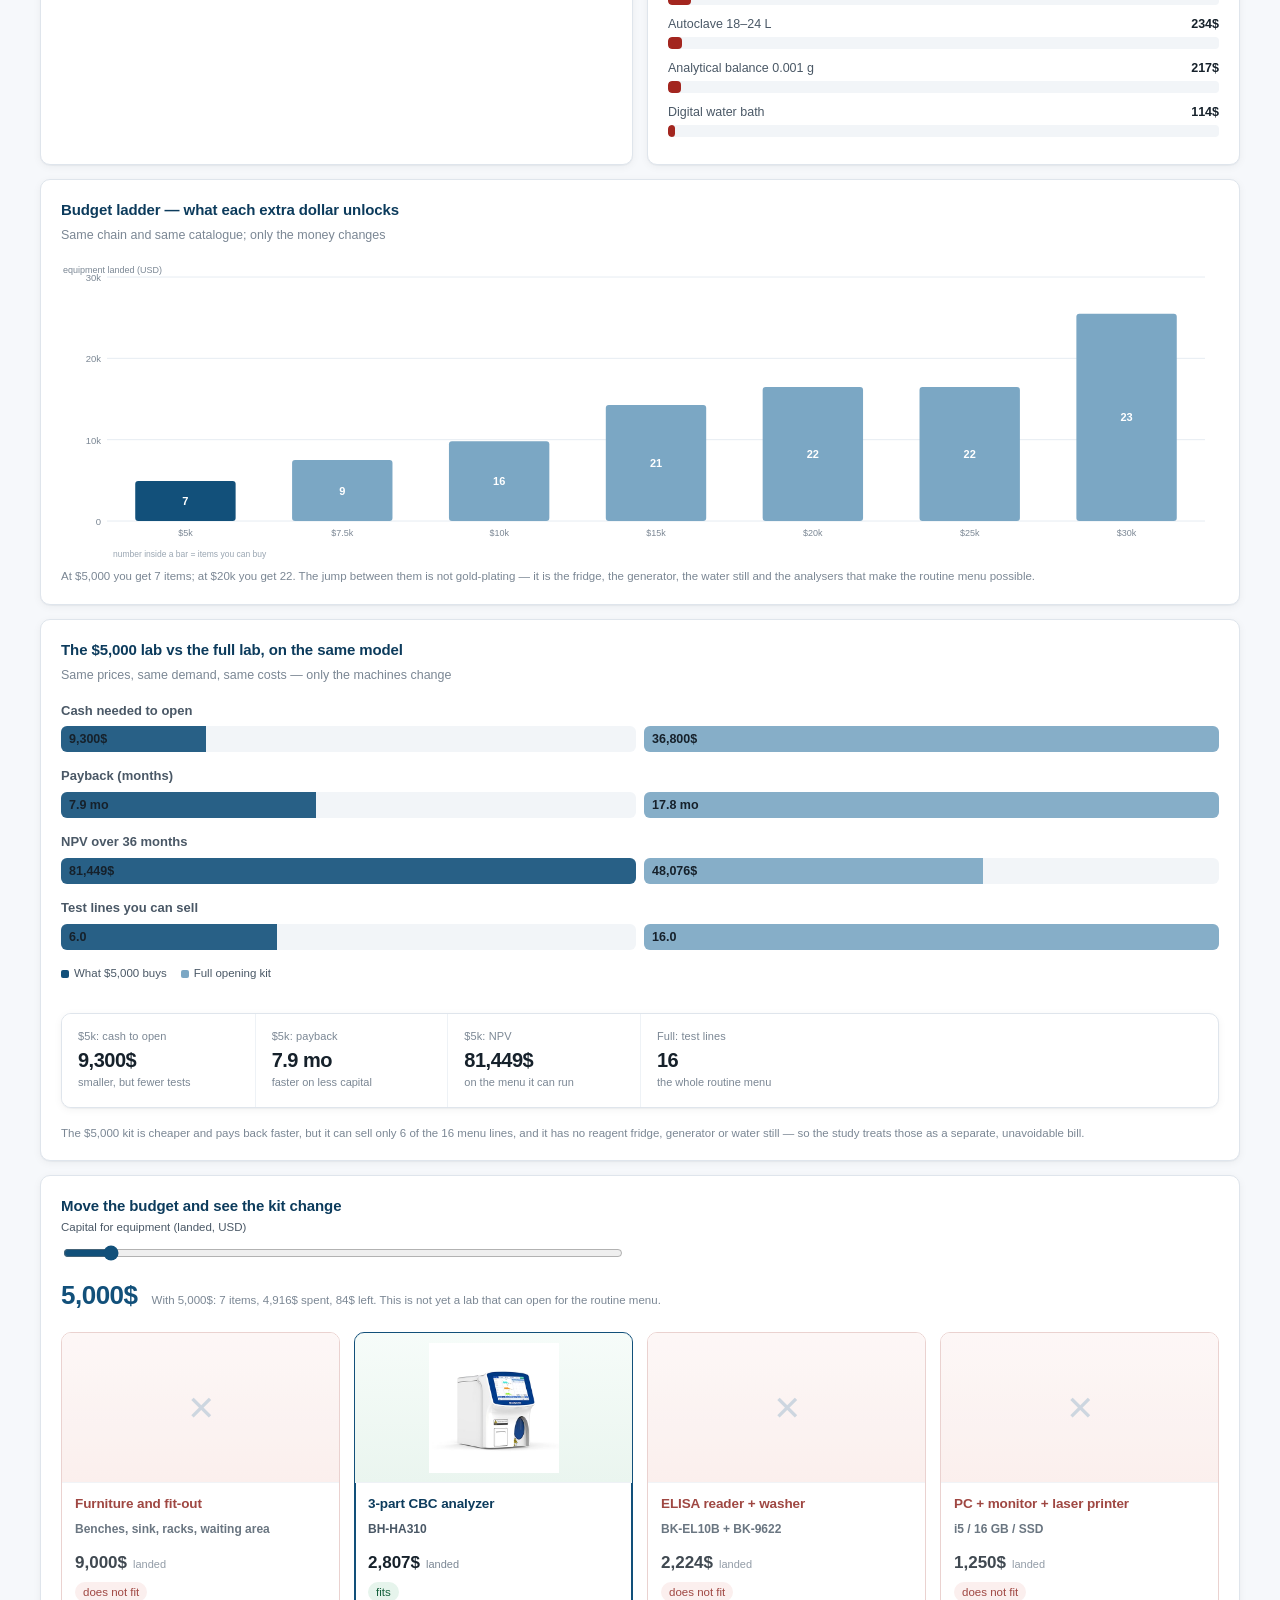
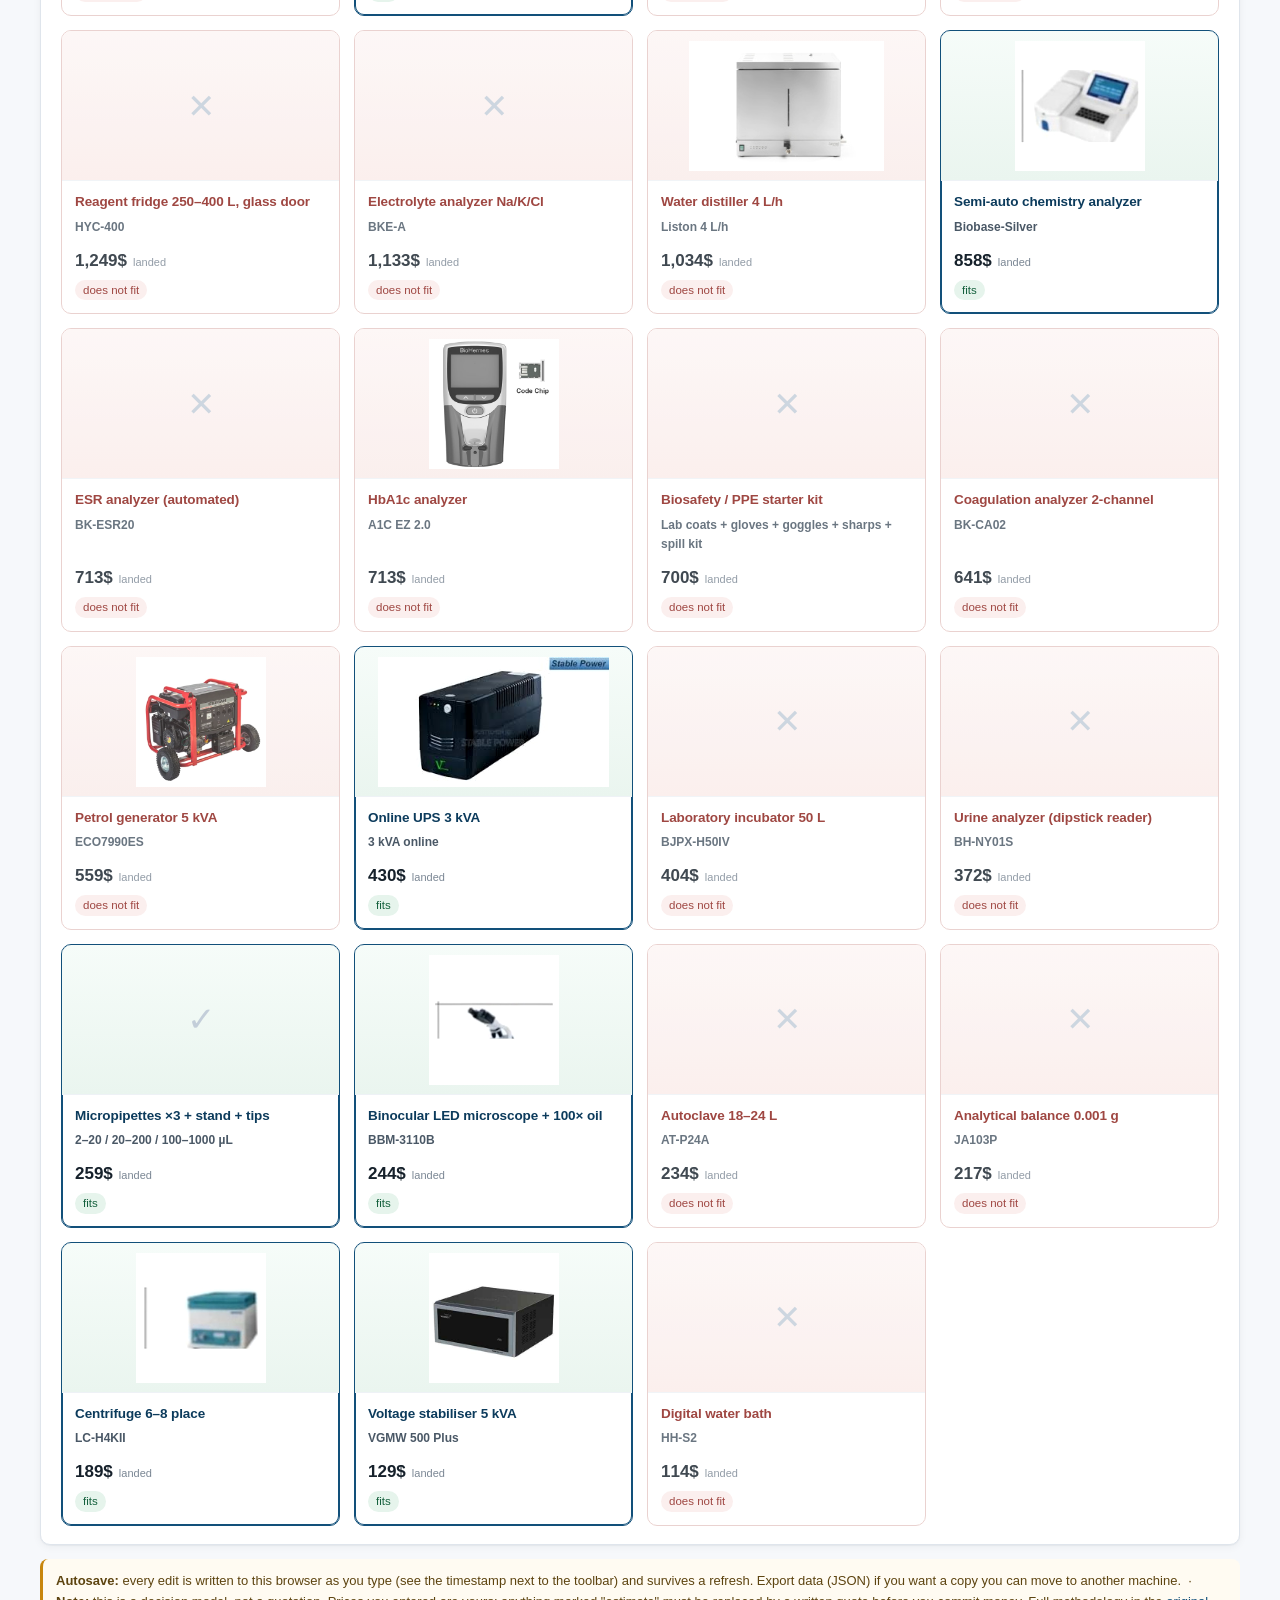
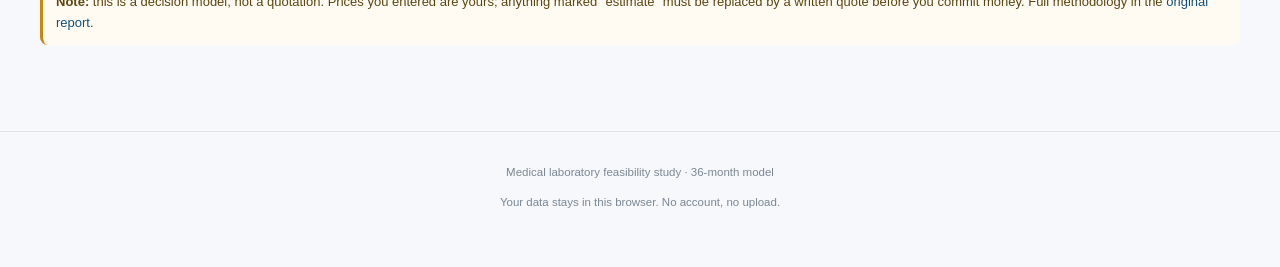
==== commit af622e7c: "Visual-first $5,000 tab: what fits, what doesn't, and the gap in pictures - new landing tab 'What $5" ====
--- a/index.html
+++ b/index.html
@@ -26,9 +26,8 @@
 
   <div class="pagehead">
     <h1>Medical laboratory feasibility study</h1>
-    <p>The study is generated here, in this page, from the numbers you enter. Change a price, a
-       cost or an assumption and every section, table and chart is rewritten. Nothing is sent
-       anywhere; your data stays in this browser. Amber fields are the ones you edited.</p>
+    <p>Every chart is built from the numbers on this page. Change one and it all redraws.
+       Nothing is uploaded; the browser keeps your data.</p>
   </div>
 
   <div class="note info" id="empty-hint" hidden>
@@ -55,9 +54,10 @@
   </div>
 
   <div class="tabs" role="tablist" id="tabs">
-    <button role="tab" aria-selected="true" data-tab="overview">Overview</button>
+    <button role="tab" aria-selected="true" data-tab="budget">What $5,000 buys</button>
     <button role="tab" aria-selected="false" data-tab="tests">Tests &amp; pricing</button>
-    <button role="tab" aria-selected="false" data-tab="capex">Equipment &amp; set-up</button>
+    <button role="tab" aria-selected="false" data-tab="outlook">Overview &amp; money</button>
+    <button role="tab" aria-selected="false" data-tab="capex">Equipment</button>
     <button role="tab" aria-selected="false" data-tab="opex">Monthly costs</button>
     <button role="tab" aria-selected="false" data-tab="assumptions">Assumptions</button>
     <button role="tab" aria-selected="false" data-tab="monthly">Monthly results</button>
@@ -66,11 +66,12 @@
   </div>
 
   <!-- -------------------------------------------------------- tab: overview -->
-  <section data-panel="overview">
+  <section data-panel="outlook" hidden>
+    <section class="kpis" id="outlook-kpis" aria-label="Money summary"></section>
     <div class="grid c2">
       <div class="card">
         <h2>Cumulative cash flow</h2>
-        <p class="sub">36 months - base, conservative and optimistic</p>
+        <p class="sub">When the money comes back — three futures</p>
         <div id="ch-cashflow" class="chart tall"></div>
         <div class="legend">
           <span><i style="background:#12507a"></i>Base</span>
@@ -82,7 +83,7 @@
 
       <div class="card">
         <h2>Break-even</h2>
-        <p class="sub">Orders per day needed to cover fixed costs and wages</p>
+        <p class="sub">Orders per day to cover everything fixed</p>
         <div id="ch-breakeven" class="chart tall"></div>
         <p class="chart-note" id="breakeven-note"></p>
       </div>
@@ -91,7 +92,7 @@
     <div class="grid c2">
       <div class="card">
         <h2>Revenue vs cash cost</h2>
-        <p class="sub">Monthly - base case</p>
+        <p class="sub">Monthly, base case — the gap is profit</p>
         <div id="ch-monthly" class="chart"></div>
         <div class="legend">
           <span><i style="background:#12507a"></i>Net revenue</span>
@@ -166,6 +167,69 @@
     </div>
   </section>
 
+  <!-- ---------------------------------------------------------- tab: budget -->
+  <section data-panel="budget" hidden>
+    <div class="note info">
+      Your budget is <strong>$5,000</strong>. This tab answers one question with pictures:
+      <strong>what fits, what does not, and what the gap costs you.</strong>
+      Every price is landed at Port Sudan on your own chain (×1.43); nothing is made up.
+    </div>
+
+    <section class="kpis" id="budget-kpis" aria-label="Budget summary"></section>
+
+    <div class="card">
+      <h2>The $5,000 decision, in one picture</h2>
+      <p class="sub">What fits inside $5,000 against what a working lab actually needs</p>
+      <div id="ch-budget"></div>
+      <p class="chart-note" id="budget-note"></p>
+    </div>
+
+    <div class="grid c2">
+      <div class="card">
+        <h2>Inside the $5,000</h2>
+        <p class="sub">Landed price of every item that fits your chain</p>
+        <div id="ch-budget-in" class="barlist"></div>
+        <h3 style="margin:18px 0 6px;font-size:13px;color:var(--navy-d)">Menus this kit can run</h3>
+        <div id="budget-tests" class="testgrid"></div>
+        <p class="chart-note" id="budget-tests-note"></p>
+      </div>
+      <div class="card">
+        <h2>Left outside the $5,000</h2>
+        <p class="sub">What the budget cannot reach</p>
+        <div id="ch-budget-out" class="barlist"></div>
+      </div>
+    </div>
+
+    <div class="card">
+      <h2>Budget ladder — what each extra dollar unlocks</h2>
+      <p class="sub">Same chain and same catalogue; only the money changes</p>
+      <div id="ch-ladder" class="chart tall"></div>
+      <div id="ladder-cards" class="stack-cards"></div>
+      <p class="chart-note" id="ladder-note"></p>
+    </div>
+
+    <div class="card">
+      <h2>The $5,000 lab vs the full lab, on the same model</h2>
+      <p class="sub">Same prices, same demand, same costs — only the machines change</p>
+      <div id="ch-two" class="chart tall"></div>
+      <div id="two-cards" class="kpis" style="margin-top:12px"></div>
+      <p class="chart-note" id="two-note"></p>
+    </div>
+
+    <div class="card">
+      <h2>Move the budget and see the kit change</h2>
+      <div class="field" style="max-width:560px">
+        <label for="budget-slider">Capital for equipment (landed, USD)</label>
+        <input type="range" id="budget-slider" min="3000" max="30000" step="500" value="5000">
+      </div>
+      <div class="budget-slider-row">
+        <span id="budget-value" class="budget-big">$5,000</span>
+        <span class="chart-note" id="budget-slider-note"></span>
+      </div>
+      <div id="budget-tiles" class="dev-grid"></div>
+    </div>
+  </section>
+
   <!-- ----------------------------------------------------------- tab: capex -->
   <section data-panel="capex" hidden>
     <div class="note info">
--- a/assets/app.css
+++ b/assets/app.css
@@ -144,6 +144,12 @@
 }
 @media (min-width: 760px) { .kpis { grid-template-columns: repeat(3, minmax(0, 1fr)); } }
 @media (min-width: 1060px) { .kpis { grid-template-columns: repeat(6, minmax(0, 1fr)); } }
+/* strips with 7 cards (the budget tab) get their own even split */
+#budget-kpis { grid-template-columns: repeat(2, minmax(0, 1fr)); }
+@media (min-width: 620px) { #budget-kpis { grid-template-columns: repeat(4, minmax(0, 1fr)); } }
+@media (min-width: 1060px) { #budget-kpis { grid-template-columns: repeat(7, minmax(0, 1fr)); } }
+#budget-kpis .kpi .v { font-size: 18px; }
+#budget-kpis .kpi .k { font-size: 10.5px; }
 
 .kpi {
   background: var(--card);
@@ -1180,15 +1186,20 @@
 .devcard.in { border-color: var(--navy); box-shadow: 0 0 0 1px var(--navy) inset; }
 .devpic {
   height: 150px;
+  overflow: hidden;
   display: grid;
   place-items: center;
   background: linear-gradient(180deg, #fbfcfe, #f2f5f9);
   border-bottom: 1px solid var(--line-2);
   padding: 10px;
 }
+/* percentage heights do not resolve inside a centred grid item, so the photo
+   must be bounded in px: 150px cell - 2x10px padding = 130px */
 .devpic img {
   max-width: 100%;
-  max-height: 100%;
+  max-height: 130px;
+  width: auto;
+  height: auto;
   object-fit: contain;
   filter: contrast(1.03);
 }
@@ -1244,7 +1255,119 @@
 .dev-altbtn.open { border-inline-start: 3px solid var(--green); }
 @media (max-width: 640px) {
   .dev-grid { grid-template-columns: repeat(auto-fill, minmax(160px, 1fr)); gap: 10px; }
-  .devpic { height: 110px; }
+  .devpic { height: 110px; overflow: hidden; }
+  .devpic img { max-height: 90px; }
   .devbody { padding: 10px; }
   .devmoney b { font-size: 15px; }
 }
+
+/* ==========================================================================
+   Budget tab — visual only: bars, tiles, ladder
+   ========================================================================== */
+.barrow { margin: 0 0 14px; }
+.barrow-h {
+  display: flex;
+  justify-content: space-between;
+  align-items: baseline;
+  gap: 10px;
+  font-size: 13px;
+  margin-bottom: 4px;
+}
+.barrow-h span { color: var(--ink-2); font-weight: 600; }
+.barrow-h b { font-size: 16px; font-variant-numeric: tabular-nums; }
+.barrow-track {
+  height: 18px;
+  background: #f2f5f8;
+  border-radius: 6px;
+  overflow: hidden;
+}
+.barrow-track > span { display: block; height: 100%; border-radius: 6px; }
+
+.hrow { margin: 0 0 10px; }
+.hrow-h {
+  display: flex;
+  justify-content: space-between;
+  gap: 8px;
+  font-size: 12.5px;
+  margin-bottom: 3px;
+  color: var(--ink-2);
+}
+.hrow-h b { color: var(--ink); font-variant-numeric: tabular-nums; }
+.hrow-track {
+  height: 12px;
+  background: #f2f5f8;
+  border-radius: 4px;
+  overflow: hidden;
+}
+.hrow-track > span { display: block; height: 100%; border-radius: 4px; }
+
+.budget-slider-row {
+  display: flex;
+  align-items: baseline;
+  gap: 14px;
+  margin: 6px 0 16px;
+  flex-wrap: wrap;
+}
+.budget-big {
+  font-size: 26px;
+  font-weight: 700;
+  color: var(--navy);
+  font-variant-numeric: tabular-nums;
+  letter-spacing: -.5px;
+}
+input[type="range"] { width: 100%; accent-color: var(--navy); margin-top: 6px; }
+
+/* out-of-budget tiles read as "not yet" */
+.devcard.out { opacity: .82; border-color: #e6c9c6; }
+.devcard.out .devpic { background: linear-gradient(180deg,#fdf6f5,#faecea); }
+.devcard.out .devbody h3 { color: #8a1f19; }
+.devcard.in .devpic { background: linear-gradient(180deg,#f6fcf9,#eaf5ef); }
+
+/* bar lists size to their content; a fixed height made them paint over the
+   next card when the list was long */
+.barlist { display: block; }
+.barlist .hrow { margin: 0 0 9px; }
+
+/* which menus the bought kit can run */
+.testgrid { display: flex; flex-wrap: wrap; gap: 6px; margin: 4px 0 8px; }
+.testchip {
+  font-size: 12px;
+  padding: 5px 9px;
+  border-radius: 999px;
+  border: 1px solid var(--line);
+  background: #f6f8fa;
+  color: var(--ink-3);
+  white-space: nowrap;
+}
+.testchip.on {
+  border-color: #bfe0cd;
+  background: #eaf6ef;
+  color: #14603c;
+  font-weight: 600;
+}
+.testchip.off { border-color: #ecd4d1; background: #fbf1f0; color: #9a4b45; }
+
+/* paired bars: $5k kit vs full kit */
+.pairrow { margin: 0 0 14px; }
+.pairrow-h { font-size: 13px; font-weight: 600; color: var(--ink-2); margin-bottom: 5px; }
+.pairrow-b { display: grid; grid-template-columns: 1fr 1fr; gap: 8px; }
+.pbar {
+  position: relative;
+  height: 26px;
+  background: #f2f5f8;
+  border-radius: 6px;
+  overflow: hidden;
+}
+.pbar > span { display: block; height: 100%; background: #12507a; opacity: .9; }
+.pbar.full > span { background: #7ba7c4; }
+.pbar > b {
+  position: absolute;
+  inset: 0;
+  display: flex;
+  align-items: center;
+  padding-inline-start: 8px;
+  font-size: 12.5px;
+  font-variant-numeric: tabular-nums;
+  color: #16212b;
+}
+@media (max-width: 640px) { .pairrow-b { grid-template-columns: 1fr; } }
